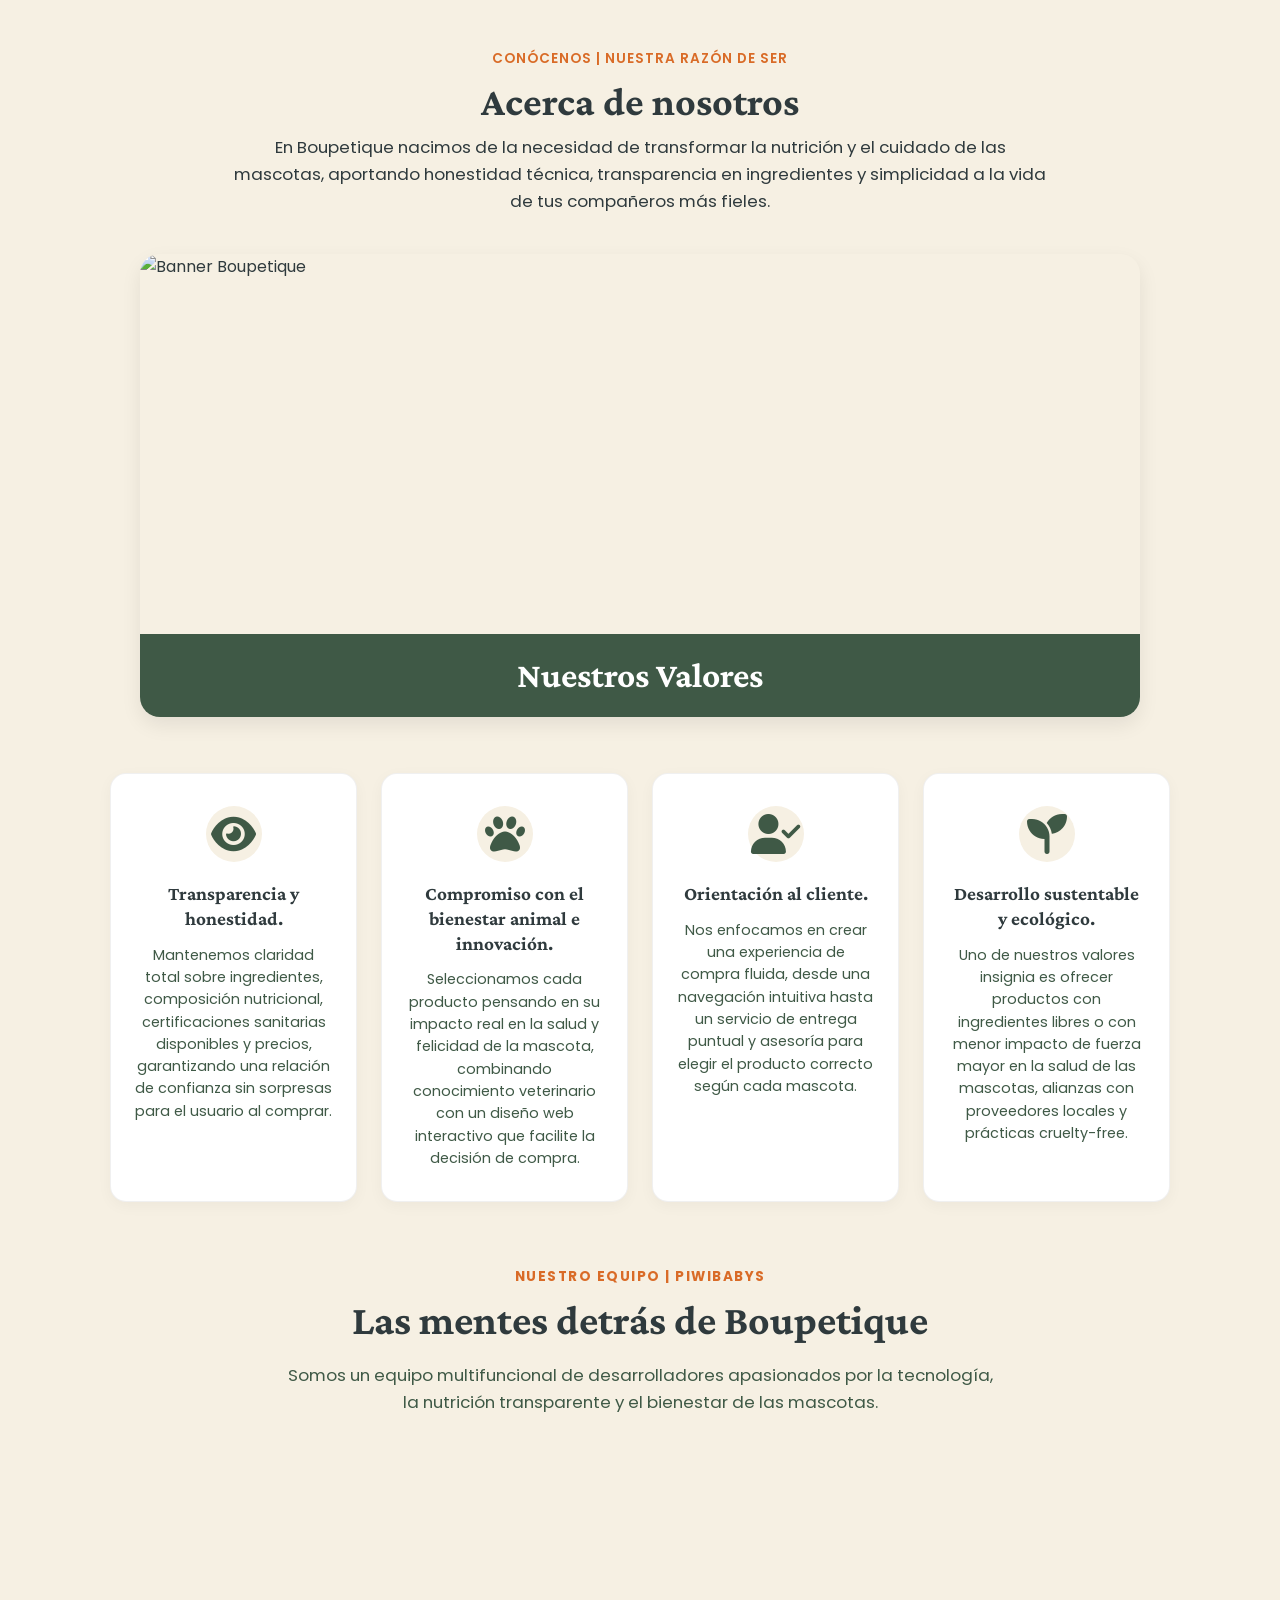
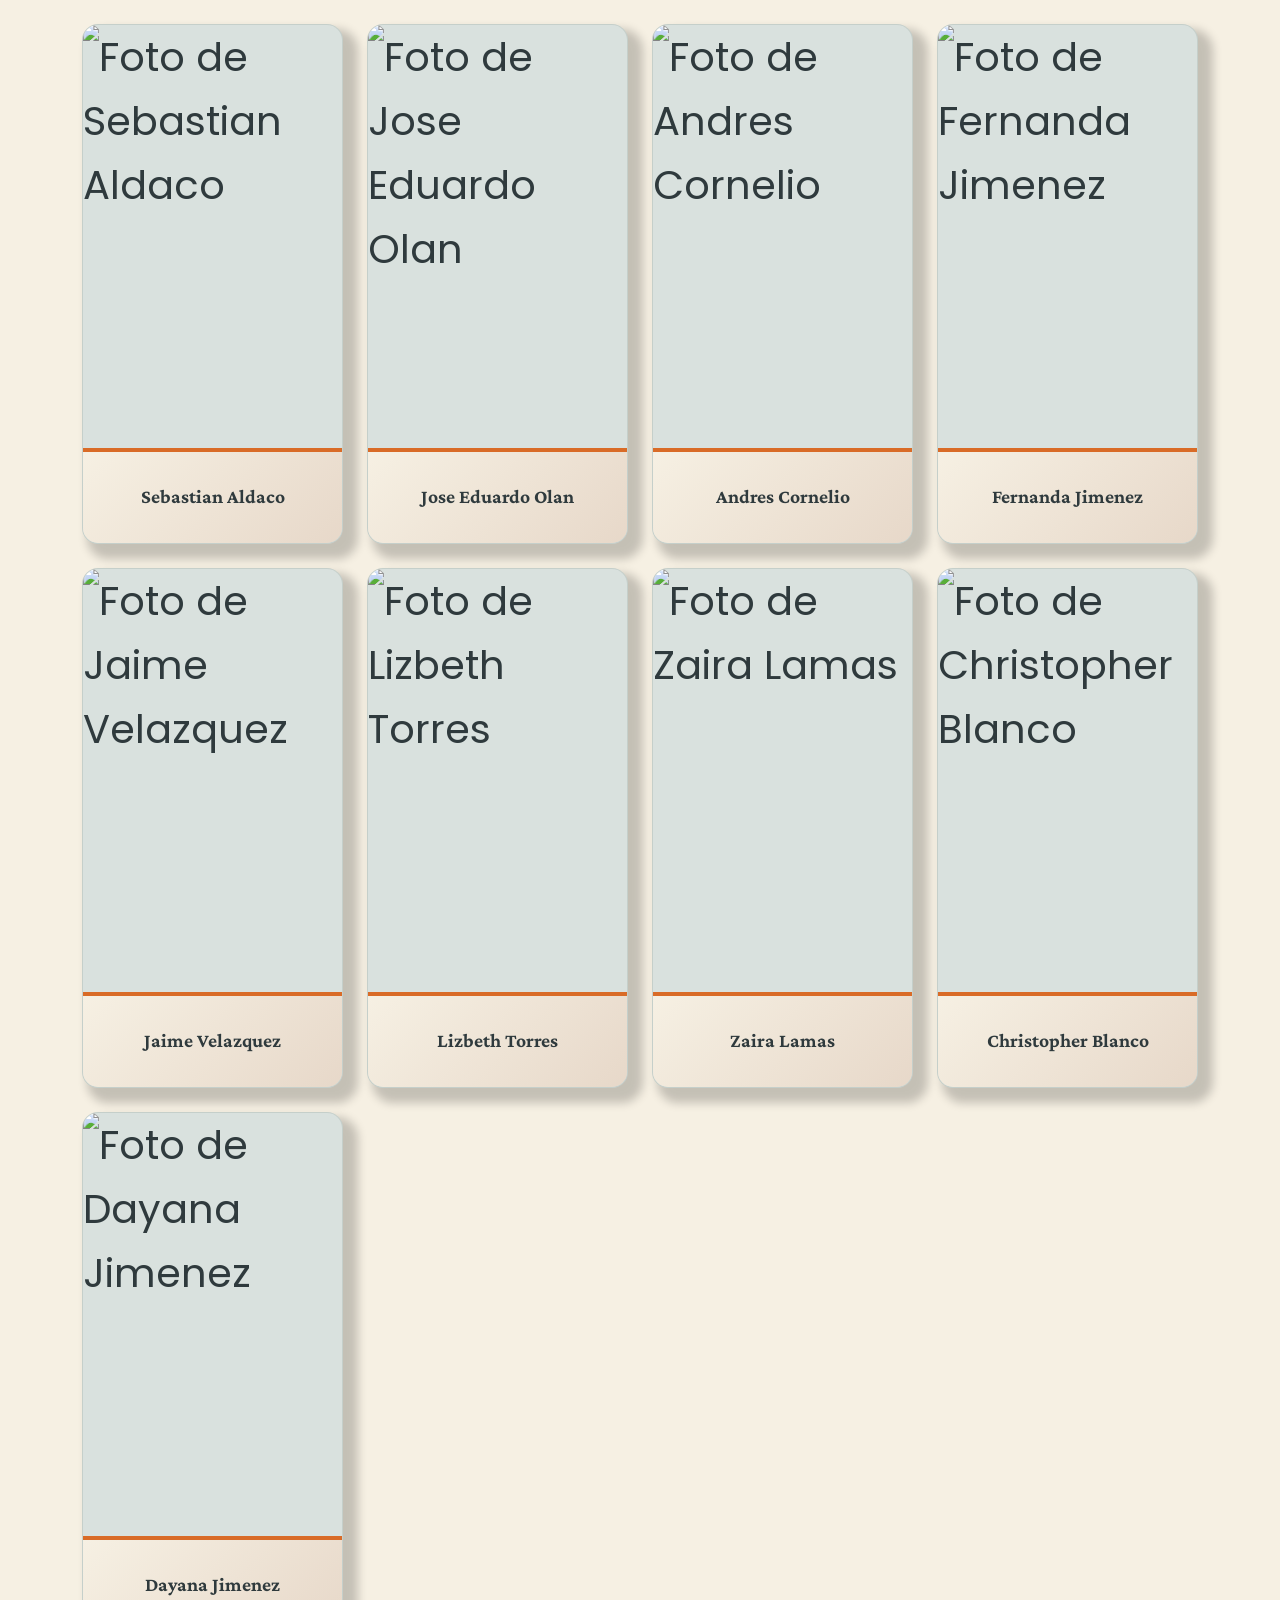
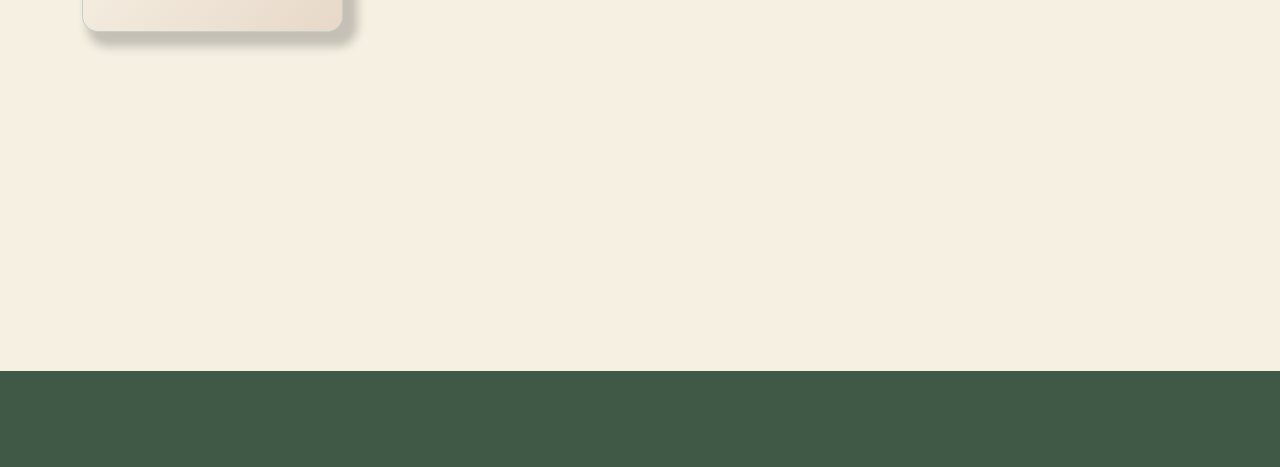
==== html/acerca.html @ 4725b351 "Merge branch 'main' into Olan" ====
<!DOCTYPE html>
<html lang="es">

<head>
    <meta charset="UTF-8">
    <meta name="viewport" content="width=device-width, initial-scale=1.0">
    <title>Boupetique</title>
    <link rel="icon" type="image/png" href="../assets/logo-img/pinguino.png">

    <!-- Iconos -->
    <link rel="stylesheet" href="https://cdnjs.cloudflare.com/ajax/libs/font-awesome/6.7.2/css/all.min.css"
        integrity="sha512-Evv84Mr4kqVGRNSgIGL/F/aIDqQb7xQ2vcrdIwxfjThSH8CSR7PBEakCr51Ck+w+/U6swU2Im1vVX0SVk9ABhg=="
        crossorigin="anonymous" referrerpolicy="no-referrer" />
    <!-- Conexión de BootStrap -->
    <link href="https://cdn.jsdelivr.net/npm/bootstrap@5.3.8/dist/css/bootstrap.min.css" rel="stylesheet"
        integrity="sha384-sRIl4kxILFvY47J16cr9ZwB07vP4J8+LH7qKQnuqkuIAvNWLzeN8tE5YBujZqJLB" crossorigin="anonymous">

    <!-- Conexión a CSS -->
    <link rel="stylesheet" href="../css/styles.css">


</head>

<body data-page="acerca">
    <header id="site-header" data-include="../partials/navbar.html"></header>

    <section class="sobre-nosotros">

        <!-- Encabezado superior -->
        <div class="contenedor-nosotros">
            <span class="subtitulo">CONÓCENOS | NUESTRA RAZÓN DE SER</span>
            <h1>Acerca de nosotros</h1>
            <p class="descripcion-principal">
                En Boupetique nacimos de la necesidad de transformar la nutrición y el cuidado de las mascotas,
                aportando honestidad técnica, transparencia en ingredientes y simplicidad a la vida de tus compañeros
                más fieles.
            </p>
        </div>

        <!-- Banner con Título de Valores -->
        <div class="banner-sn">
            <img src="../assets/Banner.jpg" alt="Banner Boupetique">
            <div class="titulo-valores">
                <h2>Nuestros Valores</h2>
            </div>
        </div>

        <!-- Tarjetas de Valores -->
        <div class="valores-grid">

            <!-- Valor 1 -->
            <div class="tarjeta-valor">
                <div class="icono-valor">
                    <i class="fa-solid fa-eye" style="color: rgb(172, 216, 202);"></i>
                </div>
                <h3>Transparencia y honestidad.</h3>
                <p>Mantenemos claridad total sobre ingredientes, composición nutricional, certificaciones sanitarias
                    disponibles y precios, garantizando una relación de confianza sin sorpresas para el usuario al
                    comprar.</p>
            </div>

            <!-- Valor 2 -->
            <div class="tarjeta-valor">
                <div class="icono-valor">
                    <i class="fa-solid fa-paw" style="color: rgb(172, 216, 202);"></i>
                </div>
                <h3>Compromiso con el bienestar animal e innovación.</h3>
                <p>Seleccionamos cada producto pensando en su impacto real en la salud y felicidad de la mascota,
                    combinando conocimiento veterinario con un diseño web interactivo que facilite la decisión de
                    compra.</p>
            </div>

            <!-- Valor 3 -->
            <div class="tarjeta-valor">
                <div class="icono-valor">
                    <i class="fa-solid fa-user-check" style="color: rgb(172, 216, 202);"></i>
                </div>
                <h3>Orientación al cliente.</h3>
                <p>Nos enfocamos en crear una experiencia de compra fluida, desde una navegación intuitiva hasta un
                    servicio de entrega puntual y asesoría para elegir el producto correcto según cada mascota.</p>
            </div>

            <!-- Valor 4 -->
            <div class="tarjeta-valor">
                <div class="icono-valor">
                    <i class="fa-solid fa-seedling" style="color: rgb(172, 216, 202);"></i>
                </div>
                <h3>Desarrollo sustentable y ecológico.</h3>
                <p>Uno de nuestros valores insignia es ofrecer productos con ingredientes libres o con menor impacto de
                    fuerza mayor en la salud de las mascotas, alianzas con proveedores locales y prácticas cruelty-free.
                </p>
            </div>

        </div>

    </section>

    <!--Equipo-->
    <div class="equipo-header">
        <span class="subtitulo">NUESTRO EQUIPO | PIWIBABYS</span>
        <h2>Las mentes detrás de Boupetique</h2>
        <p class="descripcion-equipo">
            Somos un equipo multifuncional de desarrolladores apasionados por la tecnología, la nutrición transparente y
            el bienestar de las mascotas.
        </p>
    </div>


    <!-- CARDS BY OLAN -->
<!--   
    <div class="team-version-heading">
     
        <span class="team-version-label">Diseño actual</span>
  
        <h3>Cards originales</h3>
    </div>

-->
    <section class="team-redesign" aria-label="Equipo de Boupetique">
    <div class="container my-4">
        <div class="row row-cols-1 row-cols-sm-2 row-cols-md-3 row-cols-lg-4 g-4 team-original-grid">
        

            <!-- SEBAS -->
<!--            <div class="col">
                <div class="card h-100 shadow-sm">
                    <img src="../assets/about/SEBAS.jpeg" class="card-img-top" alt="Foto de Sebastian Aldaco">
                    <div class="card-body">
                        <h5 class="card-title">Sebastian Aldaco</h5>
                        <p class="card-text">Entusiasta de la tecnología y el desarrollo de aplicaciones.
                            Actualmente soy un Desarrollador Java Full-Stack en Boupetique.🐈✨</p>
                    </div>
                    <div class="card-footer bg-transparent border-0">
                    </div>
                </div>
            </div>
-->
            <!-- OLAN -->

<!--
            <div class="col">
                <div class="card h-100 shadow-sm">
                    <img src="../assets/about/Eduardo.png" class="card-img-top" alt="Foto de Jose Eduardo Olan">
                    <div class="card-body">
                        <h5 class="card-title">Jose Eduardo Olan</h5>
                        <p class="card-text">Ingeniero Geólogo apasionado de geología del petróleo, rocas sedimentarias
                            y programación. Actualmente soy Desarrollador Java Full-Stack en Boupetique.🌎✍️💻🪨</p>
                    </div>
                    <div class="card-footer bg-transparent border-0">
                    </div>
                </div>
            </div>
-->
            <!-- ANDRES -->
<!--
            <div class="col">
                <div class="card h-100 shadow-sm">
                    <img src="../assets/about/Andres.jpeg" class="card-img-top" alt="Foto de Andres Cornelio">
                    <div class="card-body">
                        <h5 class="card-title">Andres Cornelio</h5>
                        <p class="card-text">Desarrollador Full Stack apasionado por la tecnología y un cariño profundo
                            por la naturaleza y los animales. Actualmente soy Desarrollador Java Full-tack en
                            Boupetique.🌿🐇</p>
                    </div>
                    <div class="card-footer bg-transparent border-0">
                    </div>
                </div>
            </div>
-->
            <!-- FER -->
<!--
            <div class="col">
                <div class="card h-100 shadow-sm">
                    <img src="../assets/about/FER.jpeg" class="card-img-top" alt="Foto de Fernanda Jimenez">
                    <div class="card-body">
                        <h5 class="card-title">Fernanda Jimenez</h5>
                        <p class="card-text">Amante de la fotografía y el diseño, apasionada por la tecnología. He
                            trabajado en distintas áreas de TI, actualmente soy Desarrolladora Java Full-Stack en
                            Boupetique. 📸🎨</p>
                    </div>
                    <div class="card-footer bg-transparent border-0">
                    </div>
                </div>
            </div>
-->
            <!-- JAIME -->
<!--
            <div class="col">
                <div class="card h-100 shadow-sm">
                    <img src="../assets/about/Jaime.jpg" class="card-img-top" alt="Foto de Jaime Velazquez">
                    <div class="card-body">
                        <h5 class="card-title">Jaime Velazquez</h5>
                        <p class="card-text">Amante de la naturaleza y apasionado por la tecnología. He trabajado en
                            desarrollo frontend, backend y analítica de datos. Actualmente soy Desarrollador Java
                            Full-Stack en Boupetique.🐕‍🦺💻 </p>
                    </div>
                    <div class="card-footer bg-transparent border-0">
                    </div>
                </div>
            </div>
-->
            <!-- LIZ -->
<!--
            <div class="col">
                <div class="card h-100 shadow-sm">
                    <img src="../assets/about/LIZ.jpeg" class="card-img-top" alt="Foto de Lizbeth Torres">
                    <div class="card-body">
                        <h5 class="card-title">Lizbeth Torres</h5>
                        <p class="card-text">Amante de los animales y las plantas.Actualmente soy Desarrolladora Java
                            Full-Stack en Boupetique.🌿💻"</p>
                    </div>
                    <div class="card-footer bg-transparent border-0">
                    </div>
                </div>
            </div>
-->
            <!-- ZAIRA -->
<!--
            <div class="col">
                <div class="card h-100 shadow-sm">
                    <img src="../assets/about/Zaira.jpeg" class="card-img-top" alt="Foto de Zaira Lamas">
                    <div class="card-body">
                        <h5 class="card-title">Zaira Lamas</h5>
                        <p class="card-text">Me apasionan los proyectos que combinan tecnología, creatividad y
                            necesidades reales. Como dueña de un perrito 🐕‍🦺 considero una experiencia personal a
                            crear una tienda online enfocada en productos de calidad para mascotas.Actualmente soy
                            desarrolladora java full-stack en Boupetique.</p>
                    </div>
                    <div class="card-footer bg-transparent border-0">
                    </div>
                </div>
            </div>
-->
            <!-- CRIS -->
<!--
            <div class="col">
                <div class="card h-100 shadow-sm">
                    <img src="../assets/about/Cris.jpg" class="card-img-top" alt="Foto de Cristopher Blanco">
                    <div class="card-body">
                        <h5 class="card-title">Christopher Blanco</h5>
                        <p class="card-text">Me considero una persona hambrienta por aprender, que le gusta estar al día
                            con la tecnología y crear soluciones óptimas.
                            Actualmente soy desarrollador java full-stack en Boupetique.⚡</p>
                    </div>
                    <div class="card-footer bg-transparent border-0">
                    </div>
                </div>
            </div>
-->
            <!-- DAYA -->

<!--
            <div class="col">
                <div class="card h-100 shadow-sm">
                    <img src="../assets/about/Daya.jpg" class="card-img-top" alt="Foto de Dayana Jimenez" title="Dayana">
                    <div class="card-body">
                        <h5 class="card-title">Dayana Jimenez</h5>
                        <p class="card-text">Me considero una persona que disfruta cuidar a los perritos, los considera
                            parte de su familia y encuentra alegría y tranquilidad en su compañía por eso actualmente
                            soy Desarrolladora full-stack Java en Boupetique.🐕‍🦺✨</p>
                    </div>
                    <div class="card-footer bg-transparent border-0">
                    </div>
                </div>
            </div>
-->
        </div>
    </div>

    <!-- Duplicado para comparar las dos propuestas de cards -->
   <!-- 
    <section class="team-redesign" aria-labelledby="team-redesign-title">
        <div class="team-version-heading">
            <span class="team-version-label">V2</span>
            <h3 id="team-redesign-title">Testing testing testing </h3>
        -->
        </div>

        <div class="container my-4">
            <div class="row row-cols-1 row-cols-sm-2 row-cols-md-3 row-cols-lg-4 g-4 team-flip-grid">
                <div class="col">
                    <article class="team-flip-card flipux" tabindex="0" aria-label="Sebastian Aldaco. Voltea la card para leer su descripción.">
                        <div class="team-flip-inner contentux">
                            <div class="team-card-face team-card-front frontui">
                                <img src="../assets/about/SEBAS.jpeg" alt="Foto de Sebastian Aldaco">
                                <h4>Sebastian Aldaco</h4>
                            </div>
                            <div class="team-card-face team-card-back backui">
                                <h4>Sebastian Aldaco</h4>
                                <p>Entusiasta de la tecnología y el desarrollo de aplicaciones. Actualmente soy un Desarrollador Java Full-Stack en Boupetique.🐈✨</p>
                            </div>
                        </div>
                    </article>
                </div>

                <div class="col">
                    <article class="team-flip-card flipux" tabindex="0" aria-label="Jose Eduardo Olan. Voltea la card para leer su descripción.">
                        <div class="team-flip-inner contentux">
                            <div class="team-card-face team-card-front frontui">
                                <img src="../assets/about/Eduardo.png" alt="Foto de Jose Eduardo Olan">
                                <h4>Jose Eduardo Olan</h4>
                            </div>
                            <div class="team-card-face team-card-back backui">
                                <h4>Jose Eduardo Olan</h4>
                                <p>Ingeniero Geólogo apasionado de geología del petróleo, rocas sedimentarias y programación. Actualmente soy Desarrollador Java Full-Stack en Boupetique.🌎✍️💻🪨</p>
                            </div>
                        </div>
                    </article>
                </div>

                <div class="col">
                    <article class="team-flip-card flipux" tabindex="0" aria-label="Andres Cornelio. Voltea la card para leer su descripción.">
                        <div class="team-flip-inner contentux">
                            <div class="team-card-face team-card-front frontui">
                                <img src="../assets/about/Andres.jpeg" alt="Foto de Andres Cornelio">
                                <h4>Andres Cornelio</h4>
                            </div>
                            <div class="team-card-face team-card-back backui">
                                <h4>Andres Cornelio</h4>
                                <p>Desarrollador Full Stack apasionado por la tecnología y con un cariño profundo por la naturaleza y los animales. Actualmente soy Desarrollador Java Full-Stack en Boupetique.🌿🐇</p>
                            </div>
                        </div>
                    </article>
                </div>

                <div class="col">
                    <article class="team-flip-card flipux" tabindex="0" aria-label="Fernanda Jimenez. Voltea la card para leer su descripción.">
                        <div class="team-flip-inner contentux">
                            <div class="team-card-face team-card-front frontui">
                                <img src="../assets/about/FER.jpeg" alt="Foto de Fernanda Jimenez">
                                <h4>Fernanda Jimenez</h4>
                            </div>
                            <div class="team-card-face team-card-back backui">
                                <h4>Fernanda Jimenez</h4>
                                <p>Amante de la fotografía y el diseño, apasionada por la tecnología. He trabajado en distintas áreas de TI; actualmente soy Desarrolladora Java Full-Stack en Boupetique. 📸🎨</p>
                            </div>
                        </div>
                    </article>
                </div>

                <div class="col">
                    <article class="team-flip-card flipux" tabindex="0" aria-label="Jaime Velazquez. Voltea la card para leer su descripción.">
                        <div class="team-flip-inner contentux">
                            <div class="team-card-face team-card-front frontui">
                                <img src="../assets/about/Jaime.jpg" alt="Foto de Jaime Velazquez">
                                <h4>Jaime Velazquez</h4>
                            </div>
                            <div class="team-card-face team-card-back backui">
                                <h4>Jaime Velazquez</h4>
                                <p>Amante de la naturaleza y apasionado por la tecnología. He trabajado en desarrollo frontend, backend y analítica de datos. Actualmente soy Desarrollador Java Full-Stack en Boupetique.🐕‍🦺💻</p>
                            </div>
                        </div>
                    </article>
                </div>

                <!-- Últimos cuatro integrantes: variante UX -->
                <div class="col">
                    <article class="team-flip-card flipux" tabindex="0" aria-label="Lizbeth Torres. Voltea la card para leer su descripción.">
                        <div class="team-flip-inner contentux">
                            <div class="team-card-face team-card-front frontux">
                                <img src="../assets/about/LIZ.jpeg" alt="Foto de Lizbeth Torres">
                                <h4>Lizbeth Torres</h4>
                            </div>
                            <div class="team-card-face team-card-back backux">
                                <h4>Lizbeth Torres</h4>
                                <p>Amante de los animales y las plantas. Actualmente soy Desarrolladora Java Full-Stack en Boupetique.🌿💻</p>
                            </div>
                        </div>
                    </article>
                </div>

                <div class="col">
                    <article class="team-flip-card flipux" tabindex="0" aria-label="Zaira Lamas. Voltea la card para leer su descripción.">
                        <div class="team-flip-inner contentux">
                            <div class="team-card-face team-card-front frontux">
                                <img src="../assets/about/Zaira.jpeg" alt="Foto de Zaira Lamas">
                                <h4>Zaira Lamas</h4>
                            </div>
                            <div class="team-card-face team-card-back backux">
                                <h4>Zaira Lamas</h4>
                                <p>Me apasionan los proyectos que combinan tecnología, creatividad y necesidades reales. Como dueña de un perrito, considero una experiencia personal crear una tienda de productos de calidad para mascotas. Soy desarrolladora Java Full-Stack en Boupetique.</p>
                            </div>
                        </div>
                    </article>
                </div>

                <div class="col">
                    <article class="team-flip-card flipux" tabindex="0" aria-label="Christopher Blanco. Voltea la card para leer su descripción.">
                        <div class="team-flip-inner contentux">
                            <div class="team-card-face team-card-front frontux">
                                <img src="../assets/about/Cris.jpg" alt="Foto de Christopher Blanco">
                                <h4>Christopher Blanco</h4>
                            </div>
                            <div class="team-card-face team-card-back backux">
                                <h4>Christopher Blanco</h4>
                                <p>Me considero una persona hambrienta por aprender, a quien le gusta estar al día con la tecnología y crear soluciones óptimas. Actualmente soy desarrollador Java Full-Stack en Boupetique.⚡</p>
                            </div>
                        </div>
                    </article>
                </div>

                <div class="col">
                    <article class="team-flip-card flipux" tabindex="0" aria-label="Dayana Jimenez. Voltea la card para leer su descripción.">
                        <div class="team-flip-inner contentux">
                            <div class="team-card-face team-card-front frontux">
                                <img src="../assets/about/Daya.jpg" alt="Foto de Dayana Jimenez">
                                <h4>Dayana Jimenez</h4>
                            </div>
                            <div class="team-card-face team-card-back backux">
                                <h4>Dayana Jimenez</h4>
                                <p>Disfruto cuidar a los perritos, los considero parte de mi familia y encuentro alegría y tranquilidad en su compañía. Actualmente soy Desarrolladora Java Full-Stack en Boupetique.🐕‍🦺✨</p>
                            </div>
                        </div>
                    </article>
                </div>



            </div>
     <!--   </div>
    </section>
-->
    </section>
    <!-- FIN CARDS -->

    <footer id="site-footer" class="text-light py-5" data-include="../partials/footer.html"></footer>

    <!-- Script de Javascript -->
    <script src="../js/app.js"></script>
    <!-- Script de BootStrap -->
    <script src="https://cdn.jsdelivr.net/npm/bootstrap@5.3.8/dist/js/bootstrap.bundle.min.js"
        integrity="sha384-FKyoEForCGlyvwx9Hj09JcYn3nv7wiPVlz7YYwJrWVcXK/BmnVDxM+D2scQbITxI"
        crossorigin="anonymous"></script>

</body>

</html>
---- css/styles.css ----
@import url("https://fonts.googleapis.com/css2?family=Crimson+Pro:ital,wght@0,200..900;1,200..900&display=swap");
@import url("https://fonts.googleapis.com/css2?family=Poppins:wght@400;500;600;700&display=swap");

:root {
  /* PALETA DE COLORES BOUPETIQUE */
  --boupetique-olive: #3F5946;
  --boupetique-olive-clear: #5E7C64;
  --boupetique-gris: #34483D;
  --boupetique-gris-ceniza: #A8B5A0;
  --boupetique-chocolat: #D96B27;
  --boupetique-crema-almendras: #E7D8C9;
  --boupetique-cremita: #F6F0E3;
  --boupetique-negro-azabache: #2F3A3D;
  --boupetique-gris-alabastro: #D9E1DE;
  --boupetique-texto-sobre-fondo:#FFFFFF;
  --boupetique-marron:#6F4E37;
  --boupetique-marron-oscuro:#4A3626;

  /* TIPOGRAFIAS */
  --font-titulo: "Crimson Pro", Georgia, serif;
  --font-cuerpo: "Poppins", system-ui, -apple-system, sans-serif;
}

body {
  margin: 0;
  min-height: 100vh;
  min-height: 100dvh;
  display: flex;
  flex-direction: column;
  font-family: var(--font-cuerpo);
  font-size: 1rem;
  line-height: 1.6;
  color: var(--boupetique-negro-azabache);
  background-color: var(--boupetique-cremita);
  cursor: url('../assets/logo-img/pinguino.png') 0 0, auto;
  
}

body > * {
  flex-shrink: 0;
}
  /* Controla footer */

#site-footer{ 
  
  margin-top: 19%;
}

#site-header {
  /* Aplica el dibujo a navbar */
  cursor: url('../assets/logo-img/pinguino.png') 0 0, auto;
  position: sticky;
  top: 0;
  z-index: 600;
}

a{
  /* Aplica el dibujo a navbar */
  cursor: url('../assets/logo-img/pinguino.png') 0 0, auto;
}


/* Regla global para todos los títulos */
h1,
h2,
h3,
h4,
h5,
h6 {
  font-family: var(--font-titulo);
  font-weight: 700;
  color: var(--boupetique-negro-azabache);
  margin-top: 0;
}

/*NAVBAR*/
/* Estilo para el contenedor del monograma */
.logo-badge {
  font-family: var(--font-titulo);
  letter-spacing: -1px;
  background: linear-gradient(135deg, #34483D 0%, #5E7C64 100%);
  transition: transform 0.5s ease-in-out;
}

.mobile-brand-logo {
  width: 38px;
  height: 38px;
  object-fit: cover;
  box-shadow: 0 3px 9px rgba(47, 58, 61, 0.24);
  transition: transform 0.25s ease;
}

.navbar-brand:hover .mobile-brand-logo {
  transform: scale(1.06);
}

/* Efecto hover interactivo al pasar el mouse */
.navbar-brand:hover .logo-badge {
  transform: scale(1.2);
}

/* Forzamos el color de la barra de navegación */
#nav.navbar {
  background-color: var(--boupetique-olive) !important;
}
/*links del navbar*/
.nav-link {
    color: #FFFFFF !important;
}

.nav-link:hover {
    color: #E8C98A !important;
}

.nav-link.active {
    color: #F2C14E !important;
    font-weight: bold;
}
/* Estilo del footer */
footer {
  background-color:  var(--boupetique-olive);
  /* Aplica el dibujo a footer */
  cursor: url('../assets/logo-img/pinguino.png') 0 0, auto;
}

footer h5 {
  color:  var(--boupetique-texto-sobre-fondo) ;
}

.contact-info-card {
  margin-bottom: 1.25rem;
}

.map-contact {
  margin-top: 2rem;
}

.contact-details-list li {
  font-size: 0.98rem;
  line-height: 1.7;
  color: var(--boupetique-gris);
}

/* Social media icons under contact section */
.contact-social-card {
  display: flex;
  flex-direction: column;
  align-items: flex-start;
  text-align: left;
  background: #fff;
  padding: 1.5rem 1.5rem 1.25rem;
  border-radius: 1.5rem;
  box-shadow: 0 0.5rem 1.5rem rgba(52, 72, 61, 0.08);
  border: 1px solid rgba(52, 72, 61, 0.08);
}

.social-title {
  color: var(--boupetique-gris);
  font-size: 1.15rem;
  margin-bottom: 0.9rem;
}

.social-links {
  width: 100%;
}

.social-link {
  display: inline-flex;
  align-items: center;
  justify-content: center;
  width: 42px;
  height: 42px;
  border-radius: 0.75rem;
  background: transparent;
  transition: transform 0.2s ease, opacity 0.2s ease;
  opacity: 1;
}

.social-link:hover {
  transform: translateY(-1px);
  opacity: 0.85;
}

.social-icon {
  width: 40px;
  height: 40px;
  object-fit: contain;
  display: block;
  filter: drop-shadow(0 2px 4px rgba(52, 72, 61, 0.12));
}

/*para los iconos*/
.fa-solid
{
   color: var(--boupetique-olive)!important;
}

/* Estilo del botón buscar */
.btn-mi-color {
  color: var(--boupetique-texto-sobre-fondo);
  background-color: var(--boupetique-marron);
  border-color: var(--boupetique-marron);
  cursor: url('../assets/logo-img/pinguino.png') 0 0, auto;
}

.btn-mi-color:hover {
  color: var(--boupetique-texto-sobre-fondo);
  background-color: var(--boupetique-marron-oscuro);
  border-color: var(--boupetique-marron-oscuro);
  cursor: url('../assets/logo-img/pinguino.png') 0 0, auto;
}

/* SECCION SOBRE NOSOTROS */
.sobre-nosotros {
  display: flex;
  flex-direction: column;
  align-items: center;
  width: 100%;
  max-width: 1100px;
  margin: 0 auto;
  padding: 3rem 1.25rem;
  box-sizing: border-box;
}

.contenedor-nosotros {
  max-width: 820px;
  margin: 0 auto 2.5rem auto;
  text-align: center;
}

.subtitulo {
  color: var(--boupetique-chocolat);
  font-family: var(--font-cuerpo);
  font-weight: 600;
  font-size: 0.85rem;
  letter-spacing: 1px;
  margin-bottom: 0.5rem;
  display: block;
}

.descripcion-principal {
  font-family: var(--font-cuerpo);
  font-size: 1.05rem;
  font-weight: 400;
  line-height: 1.6;
  color: var(--boupetique-negro-azabache);
  text-align: center;
  margin: 0 auto;
}

/* BANNER */
.banner-sn {
  width: 100%;
  max-width: 1000px;
  margin: 0 auto 2.5rem auto;
  border-radius: 20px;
  overflow: hidden;
  box-shadow: 0 8px 20px rgba(0, 0, 0, 0.08);
  display: flex;
  flex-direction: column;
}

.banner-sn img {
  width: 100%;
  height: 260px;
  object-fit: cover;
  display: block;
}

.titulo-valores {
 background-color: var(--boupetique-olive);
  padding: 1.25rem 1.5rem;
  text-align: center;
}

.titulo-valores h2 {
  color: #ffffff;
  font-family: var(--font-titulo);
  font-size: 1.6rem;
  font-weight: 700;
  margin: 0;
}

/* Responsive Banner */
@media (min-width: 768px) {
  .banner-sn img {
    height: 350px;
  }

  .titulo-valores h2 {
    font-size: 2rem;
  }
}

@media (min-width: 1024px) {
  .banner-sn img {
    height: 380px;
  }

  .titulo-valores h2 {
    font-size: 2.2rem;
  }
}

/* TARJETAS DE VALORES */
.valores-grid {
  display: grid;
  grid-template-columns: 1fr;
  gap: 1.5rem;
  width: 100%;
  max-width: 1100px;
  margin: 1rem auto;
  padding: 0;
  box-sizing: border-box;
}

.tarjeta-valor {
  background-color: #ffffff;
  border-radius: 16px;
  padding: 2rem 1.5rem;
  text-align: center;
  border: 1px solid rgba(0, 0, 0, 0.06);
  box-shadow: 0 4px 15px rgba(0, 0, 0, 0.04);
  transition: transform 0.3s ease, box-shadow 0.3s ease;
  display: flex;
  flex-direction: column;
  justify-content: flex-start;
}

.tarjeta-valor:hover {
  transform: translateY(-5px);
  box-shadow: 0 8px 22px rgba(0, 0, 0, 0.08);
}

.icono-valor {
  width: 56px;
  height: 56px;
  border-radius: 50%;
  background-color: var(--boupetique-cremita);
  display: flex;
  align-items: center;
  justify-content: center;
  margin: 0 auto 1.25rem auto;
  flex-shrink: 0;
}


.icono-valor i {
  font-size: 40px;
}

.tarjeta-valor h3 {
  font-family: var(--font-titulo);
  font-size: 1.2rem;
  font-weight: 700;
  color: var(--boupetique-negro-azabache);
  margin: 0 0 0.75rem 0;
  line-height: 1.3;
}

.tarjeta-valor p {
  font-family: var(--font-cuerpo);
  font-size: 0.9rem;
  font-weight: 400;
  line-height: 1.55;
  color: var(--boupetique-olive);
  margin: 0;
}

/* Grilla adaptable de valores */
@media (min-width: 640px) {
  .valores-grid {
    grid-template-columns: repeat(2, 1fr);
  }
}

@media (min-width: 1024px) {
  .valores-grid {
    grid-template-columns: repeat(4, 1fr);
  }
}

/* TITULAR DEL EQUIPO */
.equipo-header {
  text-align: center;
  max-width: 750px;
  margin: 0 auto 3rem auto;
  padding: 0 1rem;
}

/* Subtítulo */
.equipo-header .subtitulo {
  color: var(--boupetique-chocolat);
  font-family: var(--font-cuerpo);
  font-size: 0.85rem;
  font-weight: 700;
  letter-spacing: 1.5px;
  text-transform: uppercase;
  display: block;
  margin-bottom: 0.5rem;
}

/* Título principal del equipo */
.equipo-header h2 {
  font-family: var(--font-titulo);
  font-size: 2.2rem;
  font-weight: 700;
  color: var(--boupetique-negro-azabache);
  margin-bottom: 1rem;
}

/* Párrafo descriptivo */
.descripcion-equipo {
  font-family: var(--font-cuerpo);
  font-size: 1.05rem;
  line-height: 1.6;
  color: var(--boupetique-olive);
  margin: 0 auto;
}


@media (min-width: 768px) {
  .equipo-header h2 {
    font-size: 2.6rem;
  }
}


/* CARDS*/
.card {
  width: 100%;
  border-radius: 12px;
  border: 1px solid rgba(0, 0, 0, 0.08);
  overflow: hidden;
}

.card-img-top {
  height: 220px;
  width: 100%;
  object-fit: cover;
}

.card-body {
  display: flex;
  flex-direction: column;
  text-align: center;
}

.contactanos {
  margin-bottom: 2rem;
}

.footer-l-p {
  font-size: 14px;
}

/*<-------------- Formulario ------------>/
/**Zaira*/
.form {
  background-color: #FFFFFF;
  padding: 40px;
  border-radius: 24px;
  box-shadow: 0 8px 25px rgba(48, 58, 60, 0.10);
}

.form-label {
  color: var(--boupetique-negro-azabache);
  font-weight: 600;
}

.form-control {
  background-color: var(--boupetique-cremita);
  border: 1px solid transparent;
  border-radius: 10px;
  padding: 14px;
  color: var(--boupetique-negro-azabache);
}

.form-control:focus {
  background-color: #FFFFFF;
  border-color: var(--boupetique-olive);
  box-shadow: none;
}

.form-control::placeholder {
  color: var(--boupetique-gris-ceniza);
}

/*botón*/
.btn-primary {
  background-color: var(--boupetique-chocolat);
  border-color: var(--boupetique-chocolat);
  border-radius: 30px;
  padding: 12px;
  font-weight: 600;
}

.btn-primary:hover {
  background-color: var(--boupetique-gris-ceniza);
  border-color: var(--boupetique-gris);
}

/*canales*/
.contact-info-card {
  background-color: var(--boupetique-crema-almendras);
  border: none;
  border-radius: 24px !important;
  text-align: center;
}

.contact-details-list {
  color: var(--boupetique-gris) !important;
}

.contact-details-list strong {
  color: var(--boupetique-olive);
}

/*Redes sociales*/
.contact-social-card {
  background-color: #FFFFFF;
  border-radius: 20px;
  margin-top: 20px;
  padding: 25px;
  box-shadow: 0 5px 20px rgba(47, 58, 61, 0.08);
}

.social-title {
  color: var(--boupetique-negro-azabache);
}

.social-icon {
  width: 35px;
  height: 35px;
  transition: transform 0.2s ease;
}

.social-icon:hover {
  transform: translateY(-3px);
}

/*Mapa*/
.map-contact {
  background-color: #FFFFFF !important;
  border-radius: 20px;
  box-shadow: 0 5px 20px rgba(47, 58, 61, 0.08);
}

.map-contact .bg-light {
  background-color: var(--boupetique-cremita) !important;
  color: var(--boupetique-gris-ceniza) !important;
}

/*Olan*/
/*Formulario de registro de usuario titulo y titulo de fehca de nacimiento */

.titleR { 
font-weight: 600;
  letter-spacing: -1px;
  position: relative;
  display: flex;

  
font-size: 28px

}


.titleF {
  font-size: 1.2rem;          /* tamaño de letra */
  font-weight: bold;        /* en negritas */
  color: #333;              /* color */
}
=======

/* COMPARATIVA DE CARDS DEL EQUIPO */
.team-version-heading {
  max-width: 720px;
  margin: 0 auto 1.5rem;
  padding: 0 1rem;
  text-align: center;
}

.team-version-heading h3 {
  margin: 0.2rem 0 0.35rem;
  font-size: clamp(1.55rem, 3vw, 2rem);
}

.team-version-heading p {
  margin: 0;
  color: var(--boupetique-olive);
  font-size: 0.95rem;
}

.team-version-label {
  display: inline-block;
  color: var(--boupetique-chocolat);
  font-size: 0.76rem;
  font-weight: 700;
  letter-spacing: 0.12em;
  text-transform: uppercase;
}

.team-original-grid .col,
.team-flip-grid .col {
  display: flex;
}

.team-original-grid .card,
.team-flip-card {
  min-height: 520px;
}

.team-redesign {
  margin-top: 5rem;
  padding: 3.5rem 0 4.5rem;
  /* background: linear-gradient(180deg, rgba(217, 225, 222, 0.32), rgba(246, 240, 227, 0));*/
}

.team-flip-card {
  width: 100%;
  height: 520px;
  position: relative;
  border-radius: 16px;
  perspective: 1100px;
  outline: none;
  cursor: url('../assets/logo-img/pinguino.png') 0 0, pointer;
}

.team-flip-card:focus-visible {
  outline: 3px solid var(--boupetique-chocolat);
  outline-offset: 5px;
}

.team-flip-inner {
  width: 100%;
  height: 100%;
  position: relative;
  border-radius: inherit;
  transform-style: preserve-3d;
  transition: transform 0.8s cubic-bezier(0.2, 0.7, 0.2, 1);
}
/*
.containerui:hover .team-flip-inner,
.containerui:focus .team-flip-inner {
  transform: rotateX(180deg);
}
*/
.flipux:hover .team-flip-inner,
.flipux:focus .team-flip-inner {
  
  transform: rotateY(180deg);
}

.team-card-face {
  position: absolute;
  inset: 0;
  display: flex;
  flex-direction: column;
  overflow: hidden;
  border: 1px solid rgba(52, 72, 61, 0.12);
  border-radius: inherit;
  box-shadow: 0 8px 24px rgba(52, 72, 61, 0.14);
  backface-visibility: hidden;
  -webkit-backface-visibility: hidden;

}

.team-card-front {
  background-color: #ffffff;
}

.team-card-front img {
  width: 100%;
  height: calc(100% - 95px);
  object-fit: cover;
  object-position: center 28%;
  display: block;
}

.team-card-front h4 {
  min-height: 95px;
  margin: 0;
  padding: 1rem;
  display: flex;
  align-items: center;
  justify-content: center;
  text-align: center;
  font-size: 1.22rem;
  line-height: 1.25;

}

.team-card-back {
  padding: 2rem 1.65rem;
  align-items: center;
  justify-content: center;
  text-align: center;
}

.team-card-back h4 {
  margin-bottom: 1rem;
  font-size: 1.45rem;
}

.team-card-back p {
  margin: 0;
  font-size: 0.92rem;
  line-height: 1.7;
}

/* Variante UI: oliva profundo + crema, con giro vertical. */
.containerui .team-card-front h4 {
  color: var(--boupetique-texto-sobre-fondo);
  background: linear-gradient(135deg, var(--boupetique-olive), var(--boupetique-olive-clear));
}

.containerui .team-card-back {
  color: var(--boupetique-texto-sobre-fondo);
  background:
    radial-gradient(circle at 82% 14%, rgba(217, 107, 39, 0.22), transparent 28%),
    linear-gradient(145deg, var(--boupetique-gris), var(--boupetique-olive));
  
}

.containerui .team-card-back h4,
.containerui .team-card-back p {
  color: var(--boupetique-texto-sobre-fondo);
}

/* Variante UX: alabastro + marrón cálido, con giro horizontal. */
.flipux .team-card-front {
  background-color: var(--boupetique-gris-alabastro);
  font-size: 40px;
  box-shadow: 10px 10px 10px 5px rgba(0, 0, 0, 0.2);
}

.flipux .team-card-front h4 {
  color: var(--boupetique-negro-azabache);
  background: linear-gradient(135deg, var(--boupetique-cremita), var(--boupetique-crema-almendras));
  border-top: 4px solid var(--boupetique-chocolat);
}

.flipux .team-card-back {
  color: var(--boupetique-texto-sobre-fondo);
  background:
    radial-gradient(circle at 82% 14%, rgba(217, 107, 39, 0.22), transparent 28%),
    linear-gradient(145deg, var(--boupetique-gris), var(--boupetique-olive));
  transform: rotateY(180deg);
}

.flipux .team-card-face {
  transform-style: preserve-3d;
}

.flipux .team-card-front h4,
.flipux .team-card-back h4,
.flipux .team-card-back p {
  transform: translateZ(38px);
}

.flipux .team-card-back h4,
.flipux .team-card-back p {
  color: var(--boupetique-texto-sobre-fondo);
}

@media (max-width: 575.98px) {
  .team-version-heading {
    margin-bottom: 1rem;
  }

  .team-redesign {
    margin-top: 3.5rem;
    padding-top: 2.75rem;
  }

  .team-original-grid .card,
  .team-flip-card {
    min-height: 420px;
  }

  .team-flip-card {
    height: 420px;
  }
}

@media (min-width: 768px) and (max-width: 991.98px) {
  .team-original-grid .card,
  .team-flip-card {
    min-height: 560px;
  }

  .team-flip-card {
    height: 560px;
  }
}

@media (prefers-reduced-motion: reduce) {
  .team-flip-inner,
  .mobile-brand-logo {
    transition-duration: 0.90ms;
  }
}
/*formulario de prductos*/
.form-products{
 background-color: var(--boupetique-olive);
  padding: 1.25rem 1.5rem;
  text-align: center;
  color: #FFFFFF;
}

.techo-banner {
    width: 100%;
    height: 110px;
    background-image: url('../assets/techo.png');
    background-repeat: repeat-x;
    background-size: auto 300%;
    background-position: top center;
}
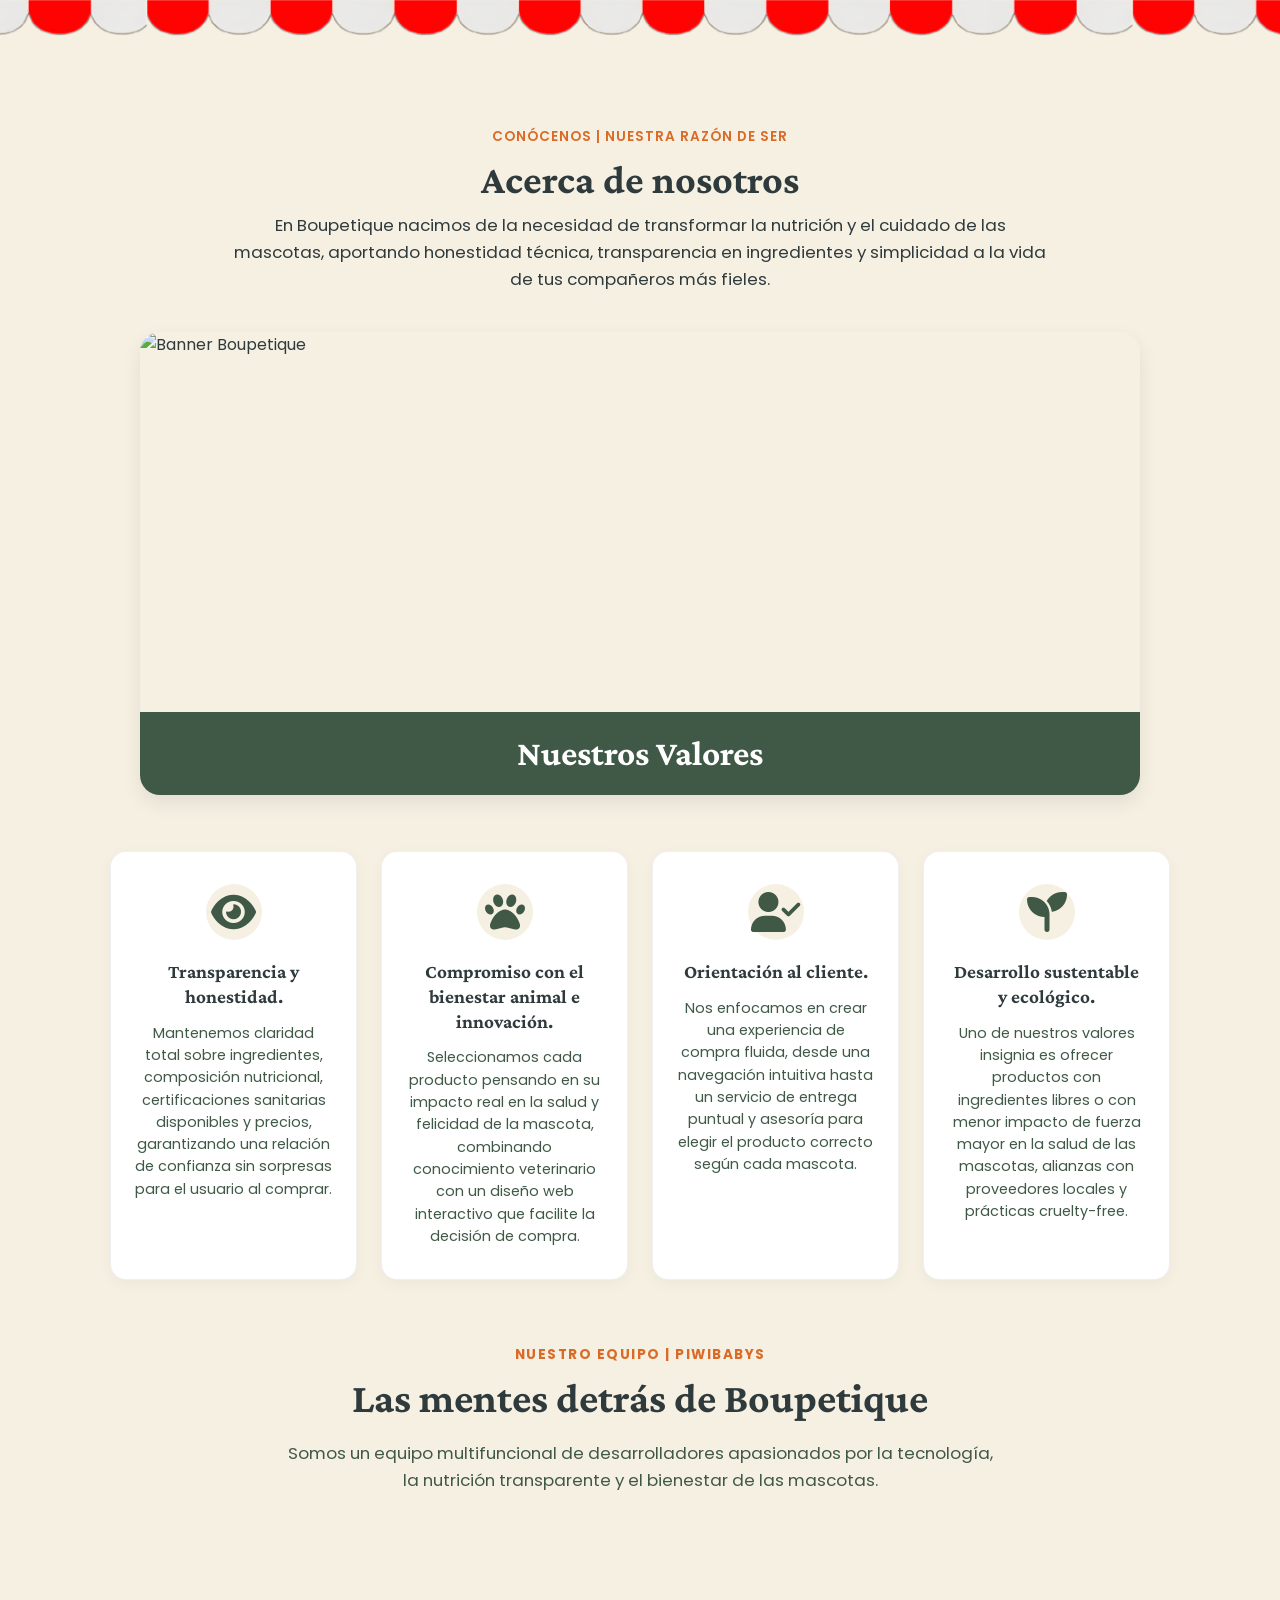
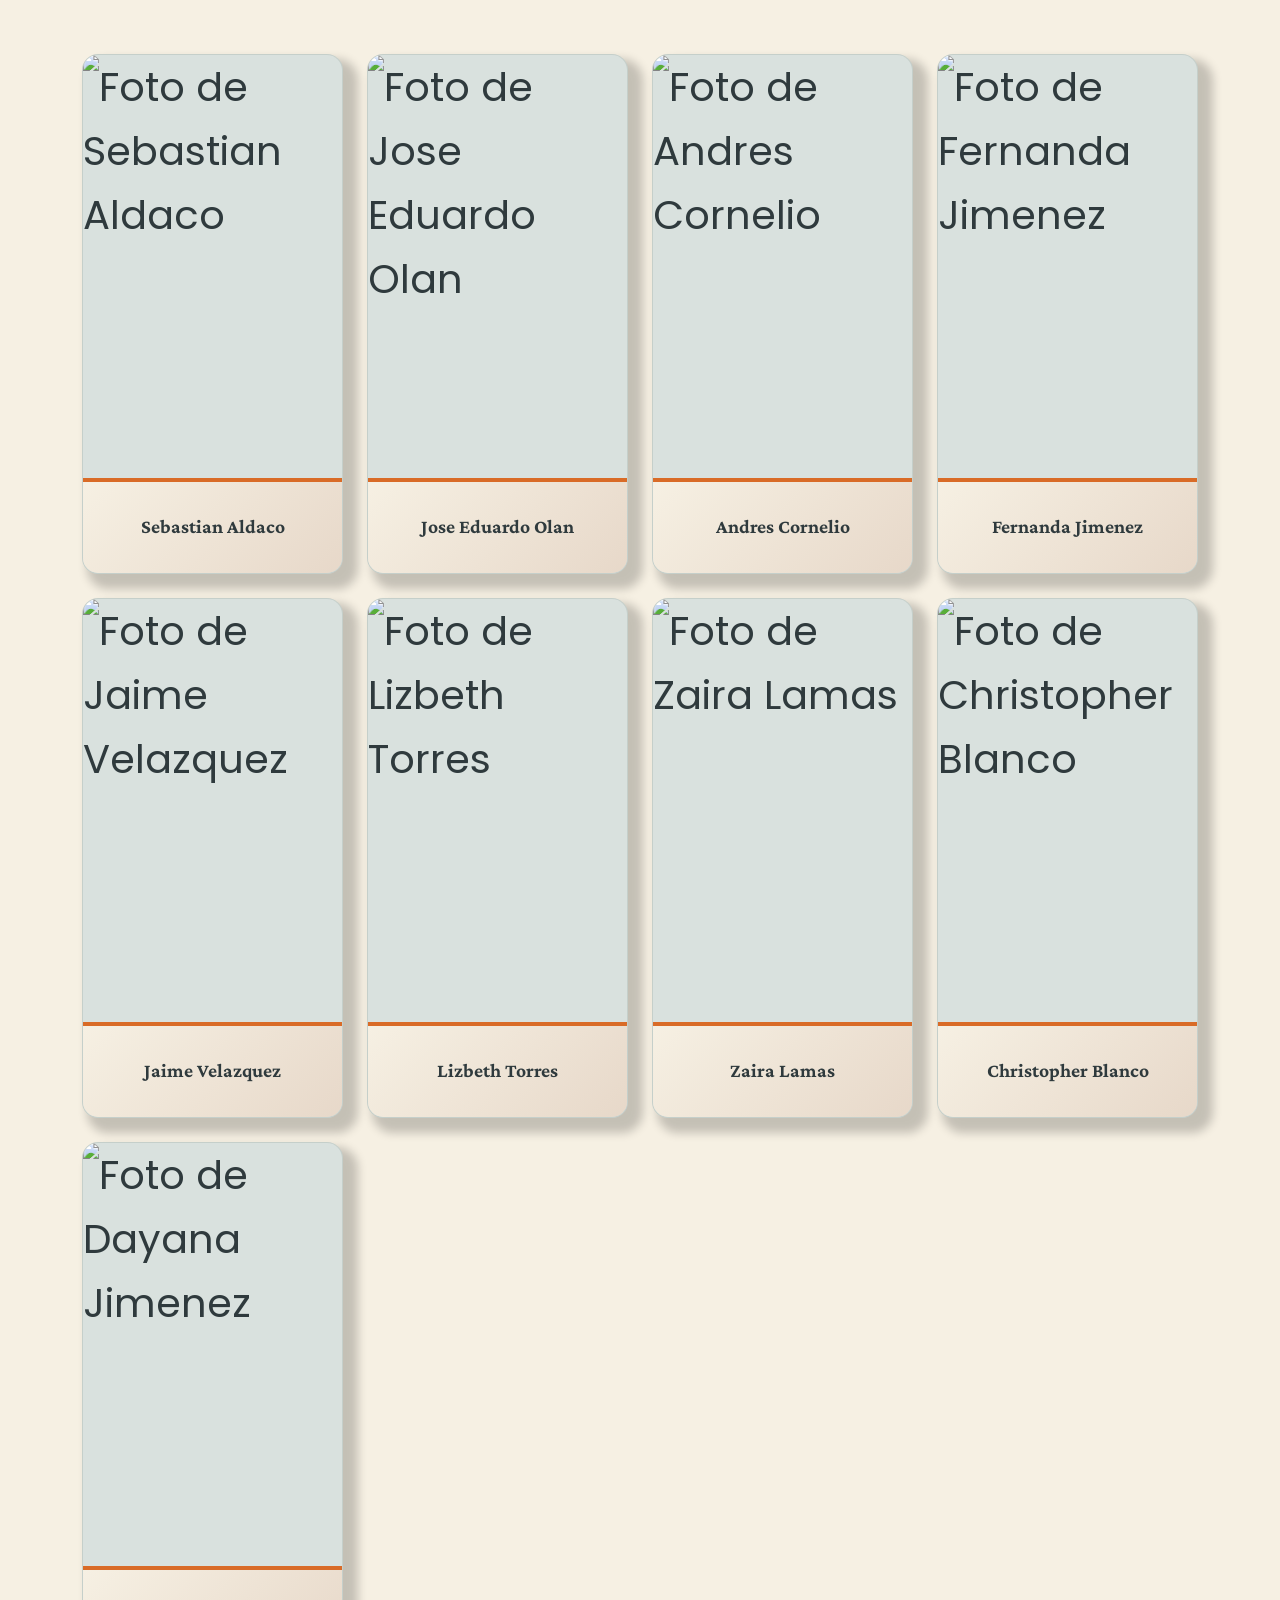
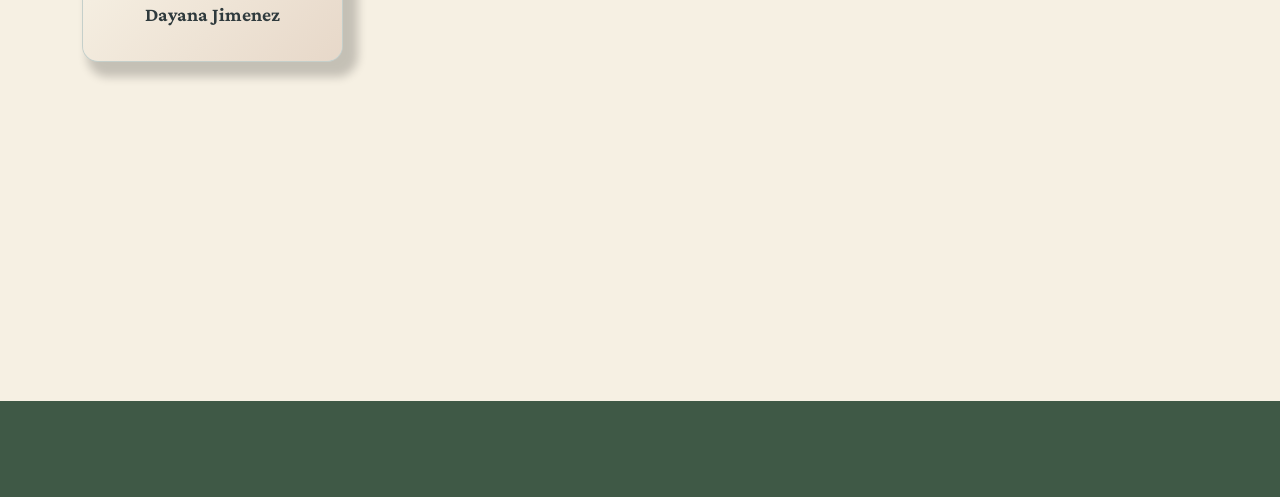
==== commit 8eef9fe7: "agrega techo en todas las paginas y corrige tamaño" ====
--- a/html/acerca.html
+++ b/html/acerca.html
@@ -23,6 +23,9 @@
 
 <body data-page="acerca">
     <header id="site-header" data-include="../partials/navbar.html"></header>
+    <div class="techo-banner"></div>
+    <main class="flex-grow-1">
+    <section class="inicio">
 
     <section class="sobre-nosotros">
 
--- a/css/styles.css
+++ b/css/styles.css
@@ -551,27 +551,6 @@
   color: var(--boupetique-gris-ceniza) !important;
 }
 
-/*Olan*/
-/*Formulario de registro de usuario titulo y titulo de fehca de nacimiento */
-
-.titleR { 
-font-weight: 600;
-  letter-spacing: -1px;
-  position: relative;
-  display: flex;
-
-  
-font-size: 28px
-
-}
-
-
-.titleF {
-  font-size: 1.2rem;          /* tamaño de letra */
-  font-weight: bold;        /* en negritas */
-  color: #333;              /* color */
-}
-=======
 
 /* COMPARATIVA DE CARDS DEL EQUIPO */
 .team-version-heading {
@@ -811,10 +790,9 @@
 
 .techo-banner {
     width: 100%;
-    height: 110px;
-    background-image: url('../assets/techo.png');
+    height: 78px;
+    background-image: url('../assets/techo1.png');
     background-repeat: repeat-x;
-    background-size: auto 300%;
+    background-size: 77%;
     background-position: top center;
 }
-
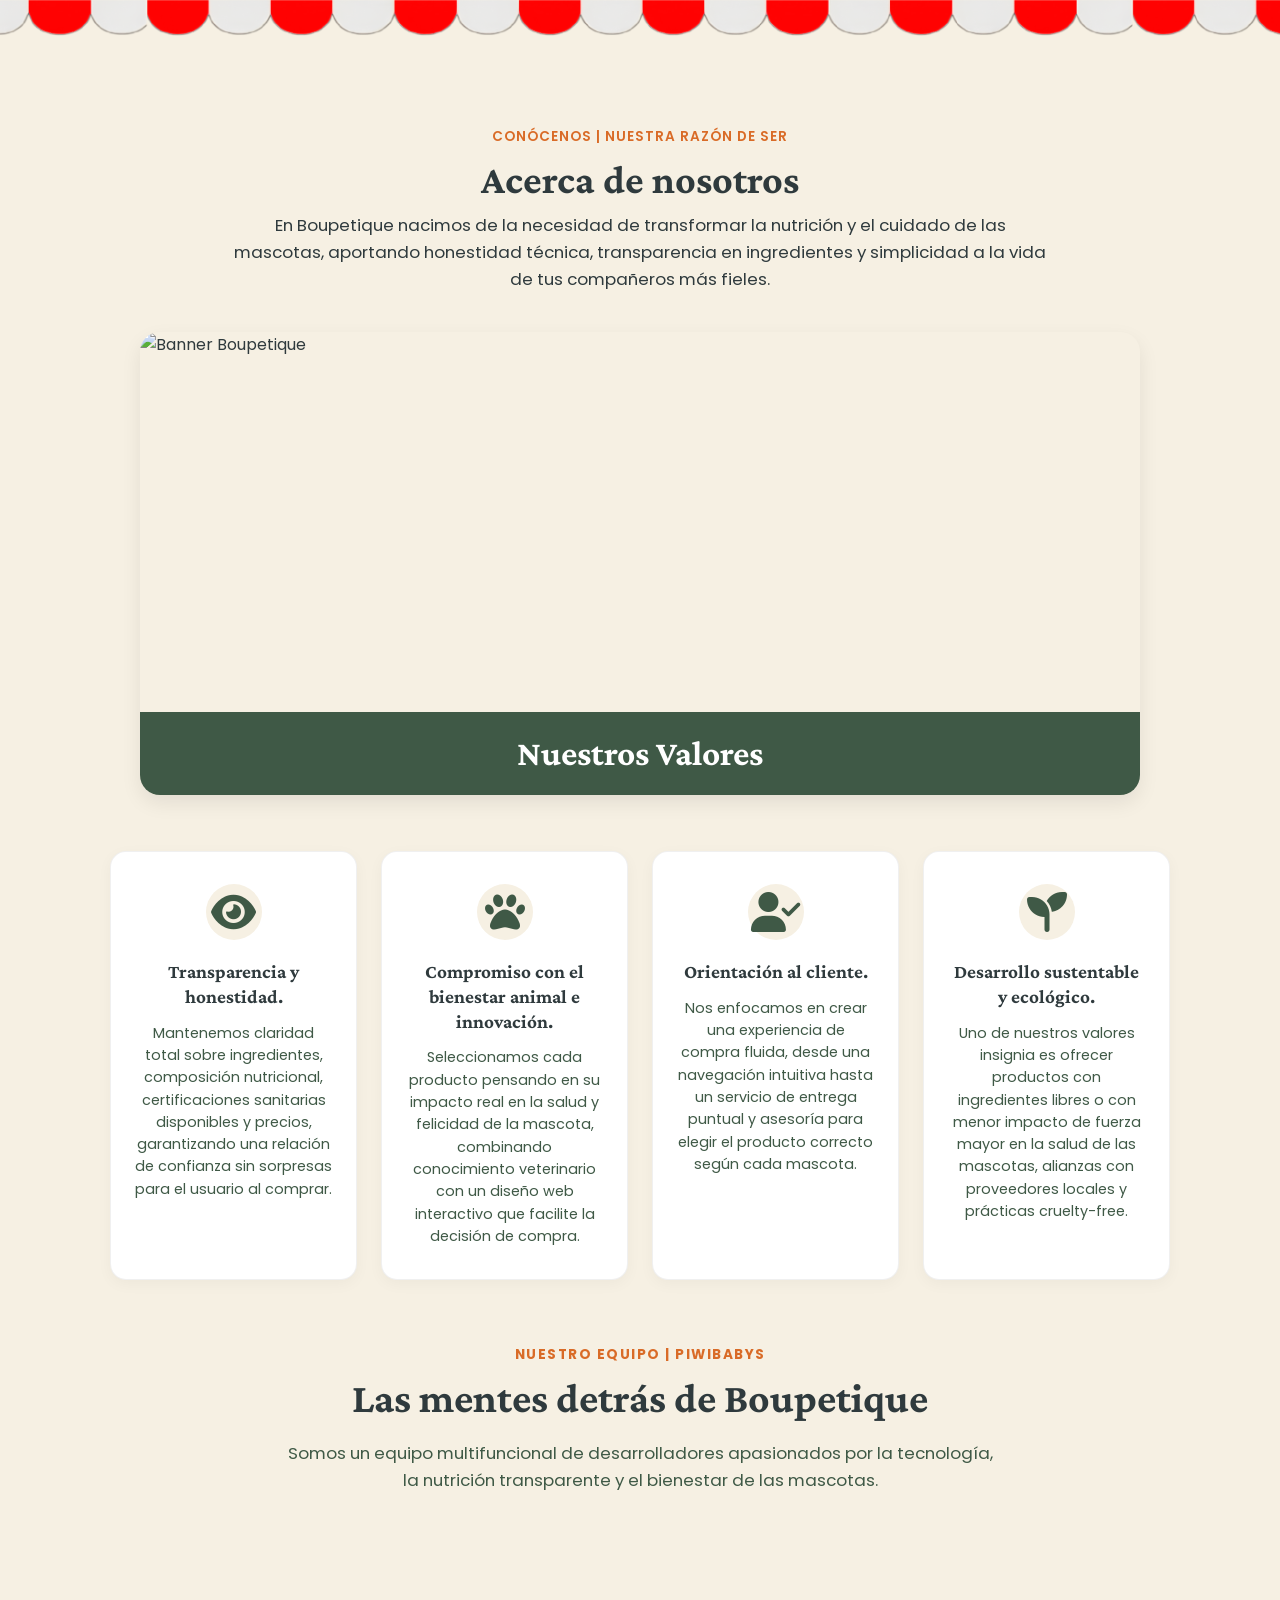
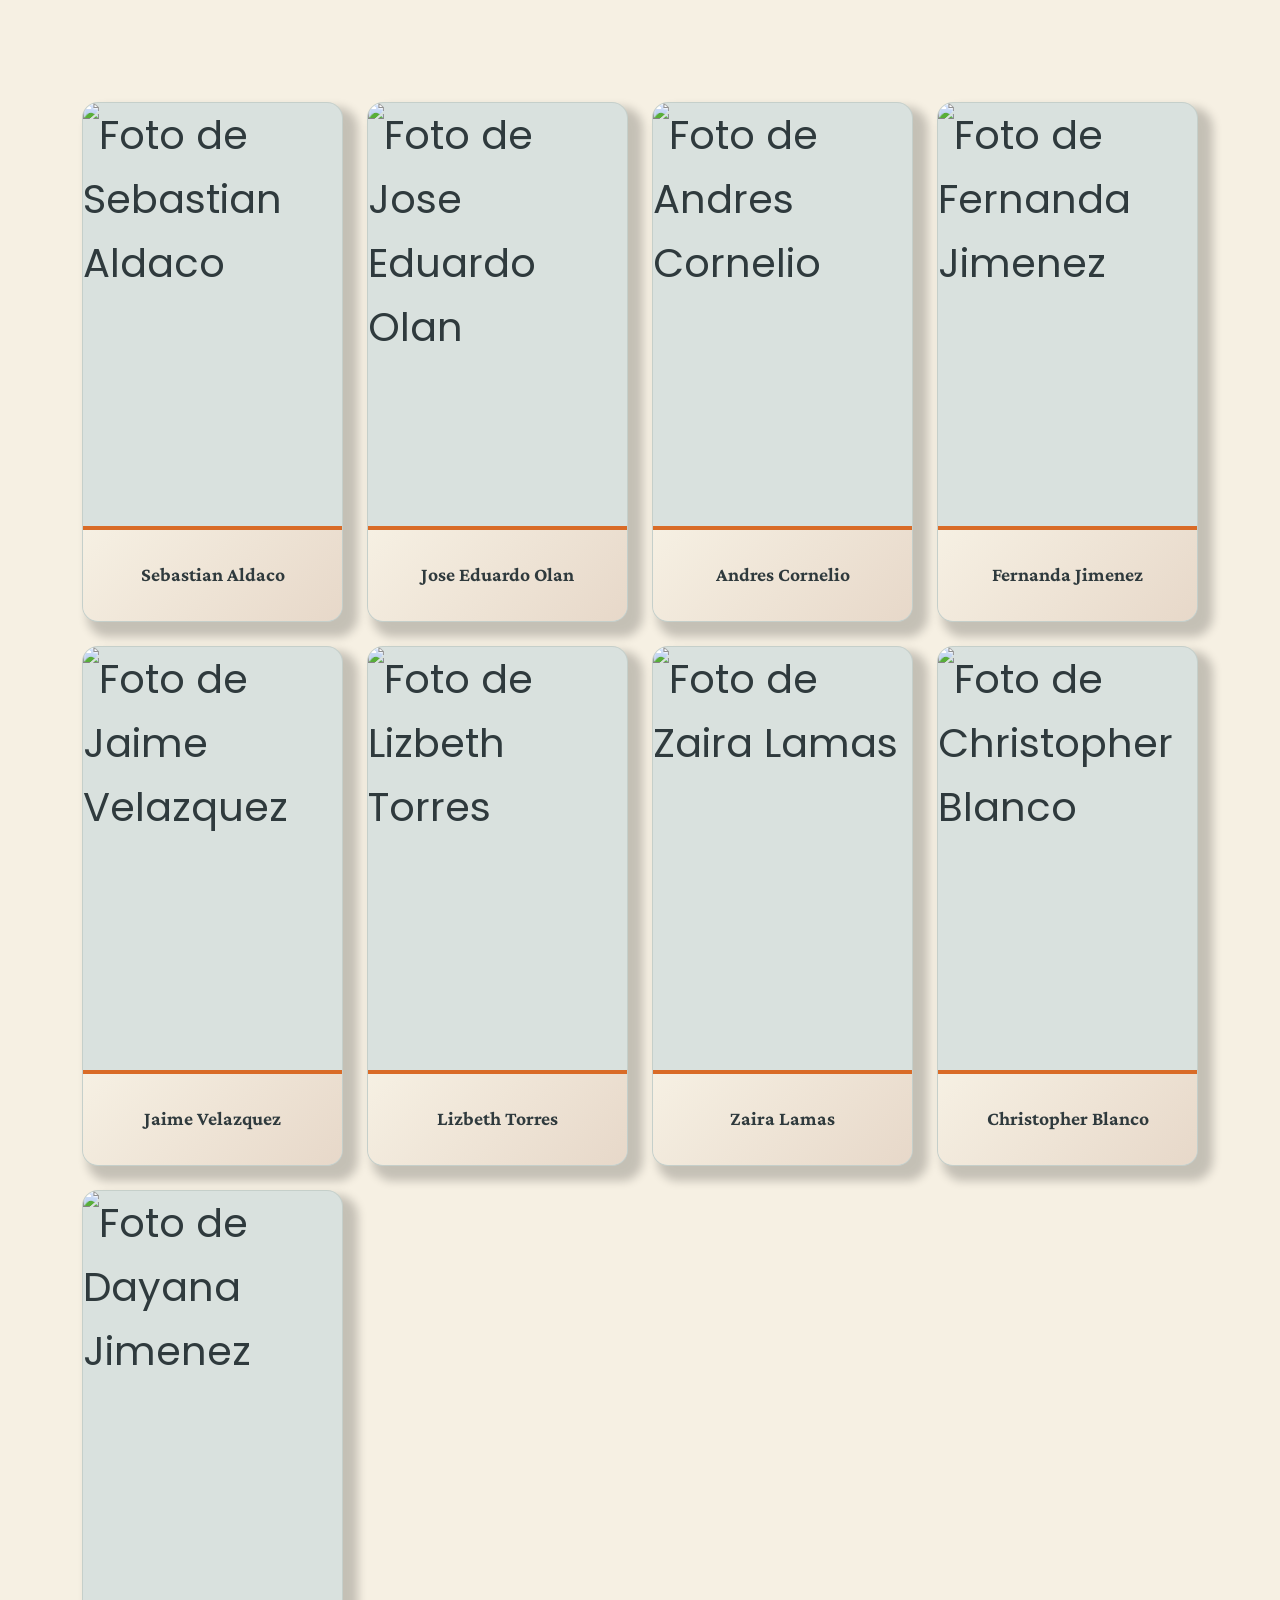
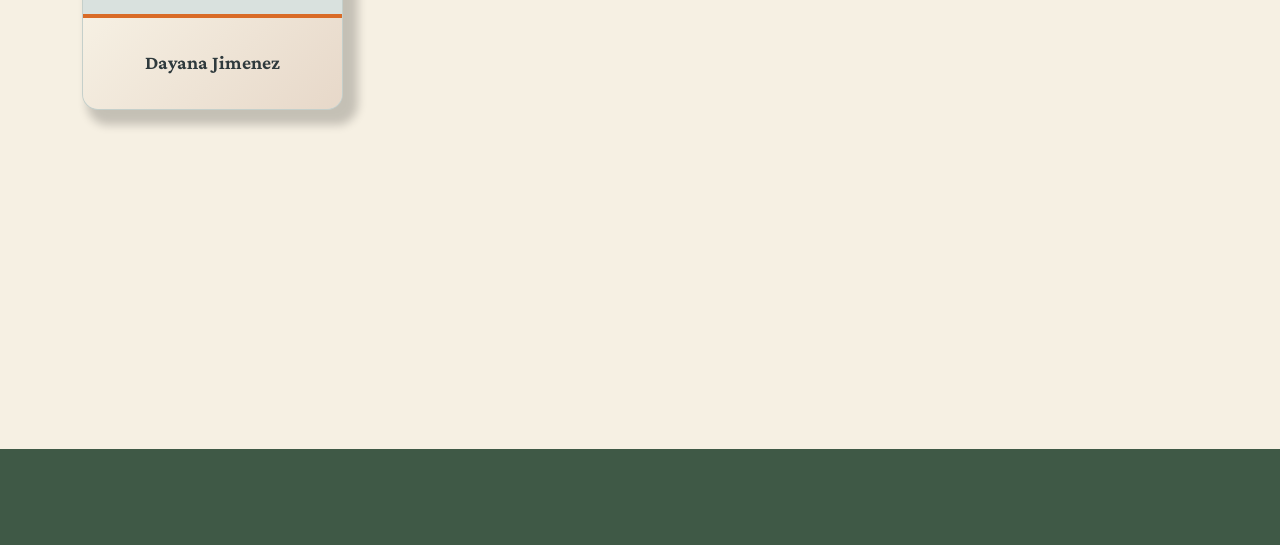
==== commit 177f2856: "agrega desplazamiento de navbar con techo y ajusta tamaño" ====
--- a/html/acerca.html
+++ b/html/acerca.html
@@ -22,8 +22,11 @@
 </head>
 
 <body data-page="acerca">
-    <header id="site-header" data-include="../partials/navbar.html"></header>
-    <div class="techo-banner"></div>
+    <header id="site-header">
+        <div data-include="../partials/navbar.html"></div>
+        <div class="techo-banner"></div>
+    </header>
+
     <main class="flex-grow-1">
     <section class="inicio">
 
@@ -95,6 +98,10 @@
             </div>
 
         </div>
+    </section>
+    </main>
+
+
 
     </section>
 
@@ -435,6 +442,9 @@
         integrity="sha384-FKyoEForCGlyvwx9Hj09JcYn3nv7wiPVlz7YYwJrWVcXK/BmnVDxM+D2scQbITxI"
         crossorigin="anonymous"></script>
 
+
+
+
 </body>
 
 </html>
--- a/css/styles.css
+++ b/css/styles.css
@@ -51,7 +51,8 @@
   cursor: url('../assets/logo-img/pinguino.png') 0 0, auto;
   position: sticky;
   top: 0;
-  z-index: 600;
+  z-index: 1000;
+  width: 100;
 }
 
 a{
@@ -551,6 +552,26 @@
   color: var(--boupetique-gris-ceniza) !important;
 }
 
+/*Olan*/
+/*Formulario de registro de usuario titulo y titulo de fehca de nacimiento */
+
+.titleR { 
+font-weight: 600;
+  letter-spacing: -1px;
+  position: relative;
+  display: flex;
+
+  
+font-size: 28px
+
+}
+
+
+.titleF {
+  font-size: 1.2rem;          /* tamaño de letra */
+  font-weight: bold;        /* en negritas */
+  color: #333;              /* color */
+}
 
 /* COMPARATIVA DE CARDS DEL EQUIPO */
 .team-version-heading {
@@ -688,7 +709,6 @@
   line-height: 1.7;
 }
 
-/* Variante UI: oliva profundo + crema, con giro vertical. */
 .containerui .team-card-front h4 {
   color: var(--boupetique-texto-sobre-fondo);
   background: linear-gradient(135deg, var(--boupetique-olive), var(--boupetique-olive-clear));
@@ -780,12 +800,13 @@
     transition-duration: 0.90ms;
   }
 }
-/*formulario de prductos*/
+/*?formulario de prductos*/
 .form-products{
  background-color: var(--boupetique-olive);
   padding: 1.25rem 1.5rem;
   text-align: center;
   color: #FFFFFF;
+  cursor: url('../assets/logo-img/pinguino.png') 0 0, auto;
 }
 
 .techo-banner {
@@ -795,4 +816,185 @@
     background-repeat: repeat-x;
     background-size: 77%;
     background-position: top center;
-}
+    pointer-events: none;
+}
+
+/* Inputs y Textareas más redondeados */
+.form-control,
+.form-select {
+    border-radius: 12px !important;
+    border: 2px solid #e8e8e8;
+    padding: 12px 16px;
+    font-size: 0.95rem;
+    transition: all 0.3s ease;
+}
+
+.form-control:focus,
+.form-select:focus {
+    border-color: #5E7C64;
+    box-shadow: 0 0 0 3px rgba(94, 124, 100, 0.15);
+    outline: none;
+}
+
+/* Labels más estilizados */
+.form-label {
+    font-weight: 600;
+    color: #2F3A3D;
+    margin-bottom: 8px;
+    font-size: 0.9rem;
+}
+
+/* Selects con mejor apariencia */
+.form-select {
+    background-image: url("data:image/svg+xml,%3csvg xmlns='http://www.w3.org/2000/svg' viewBox='0 0 16 16'%3e%3cpath fill='none' stroke='%235E7C64' stroke-linecap='round' stroke-linejoin='round' stroke-width='2' d='m2 5 6 6 6-6'/%3e%3c/svg%3e");
+    background-position: right 12px center;
+    background-size: 16px 12px;
+    padding-right: 40px;
+    cursor: pointer;
+}
+
+.form-select:hover {
+    border-color: #5E7C64;
+}
+
+/* Tarjetas del formulario más redondeadas */
+.card {
+    border-radius: 20px !important;
+    box-shadow: 0 8px 30px rgba(0, 0, 0, 0.08);
+    border: none;
+    overflow: hidden;
+}
+
+.card-header {
+    border-radius: 20px 20px 0 0 !important;
+    padding: 20px 24px;
+    font-size: 1.1rem;
+    font-weight: 600;
+}
+
+.card-body {
+    padding: 28px;
+}
+
+/* Botones más redondeados y modernos */
+.btn {
+    border-radius: 12px !important;
+    padding: 12px 24px;
+    font-weight: 600;
+    font-size: 0.95rem;
+    transition: all 0.3s ease;
+    border: none;
+}
+
+.btn-success {
+    background: linear-gradient(135deg, #5E7C64 0%, #3F5946 100%);
+    box-shadow: 0 4px 15px rgba(94, 124, 100, 0.3);
+}
+
+.btn-success:hover {
+    background: linear-gradient(135deg, #3F5946 0%, #2F3A3D 100%);
+    transform: translateY(-2px);
+    box-shadow: 0 6px 20px rgba(94, 124, 100, 0.4);
+}
+
+.btn-secondary {
+    background: #f5f5f5;
+    color: #2F3A3D;
+}
+
+.btn-secondary:hover {
+    background: #e8e8e8;
+    transform: translateY(-2px);
+}
+
+/* Invalid feedback más estilizado */
+.invalid-feedback {
+    font-size: 0.85rem;
+    margin-top: 6px;
+    padding-left: 4px;
+}
+
+/* Valid feedback (cuando está correcto) */
+.form-control.is-valid,
+.form-select.is-valid {
+    border-color: #5E7C64;
+    background-image: url("data:image/svg+xml,%3csvg xmlns='http://www.w3.org/2000/svg' viewBox='0 0 8 8'%3e%3cpath fill='%235E7C64' d='M2.3 6.73.6 4.53c-.4-1.04.46-1.4 1.1-.8l1.1 1.4 3.4-3.8c.6-.63 1.6-.27 1.2.7l-4 4.6c-.43.5-.8.4-1.1.1z'/%3e%3c/svg%3e");
+    background-repeat: no-repeat;
+    background-position: right 12px center;
+    background-size: 16px 16px;
+}
+
+/* Espaciado entre campos */
+.mb-3 {
+    margin-bottom: 1.2rem !important;
+}
+
+/* Placeholder más sutil */
+.form-control::placeholder {
+    color: #b0b0b0;
+    font-style: italic;
+}
+
+/* Alert de error más redondeada */
+.alert-danger {
+    border-radius: 12px;
+    border: none;
+    padding: 16px 20px;
+    font-size: 0.95rem;
+}
+
+/* Badges más redondeados */
+.badge {
+    border-radius: 8px;
+    padding: 6px 12px;
+    font-weight: 500;
+}
+
+/* Scrollbar personalizado para la vista previa */
+.card-body::-webkit-scrollbar {
+    width: 8px;
+}
+
+.card-body::-webkit-scrollbar-track {
+    background: #f1f1f1;
+    border-radius: 10px;
+}
+
+.card-body::-webkit-scrollbar-thumb {
+    background: #5E7C64;
+    border-radius: 10px;
+}
+
+.card-body::-webkit-scrollbar-thumb:hover {
+    background: #3F5946;
+}
+
+/* Animación suave al cargar */
+@keyframes fadeInUp {
+    from {
+        opacity: 0;
+        transform: translateY(20px);
+    }
+    to {
+        opacity: 1;
+        transform: translateY(0);
+    }
+}
+
+.card {
+    animation: fadeInUp 0.5s ease-out;
+}
+
+/* Mejoras responsive */
+@media (max-width: 768px) {
+    .card-body {
+        padding: 20px;
+    }
+    
+    .form-control,
+    .form-select {
+        padding: 10px 14px;
+        font-size: 0.9rem;
+    }
+}
+
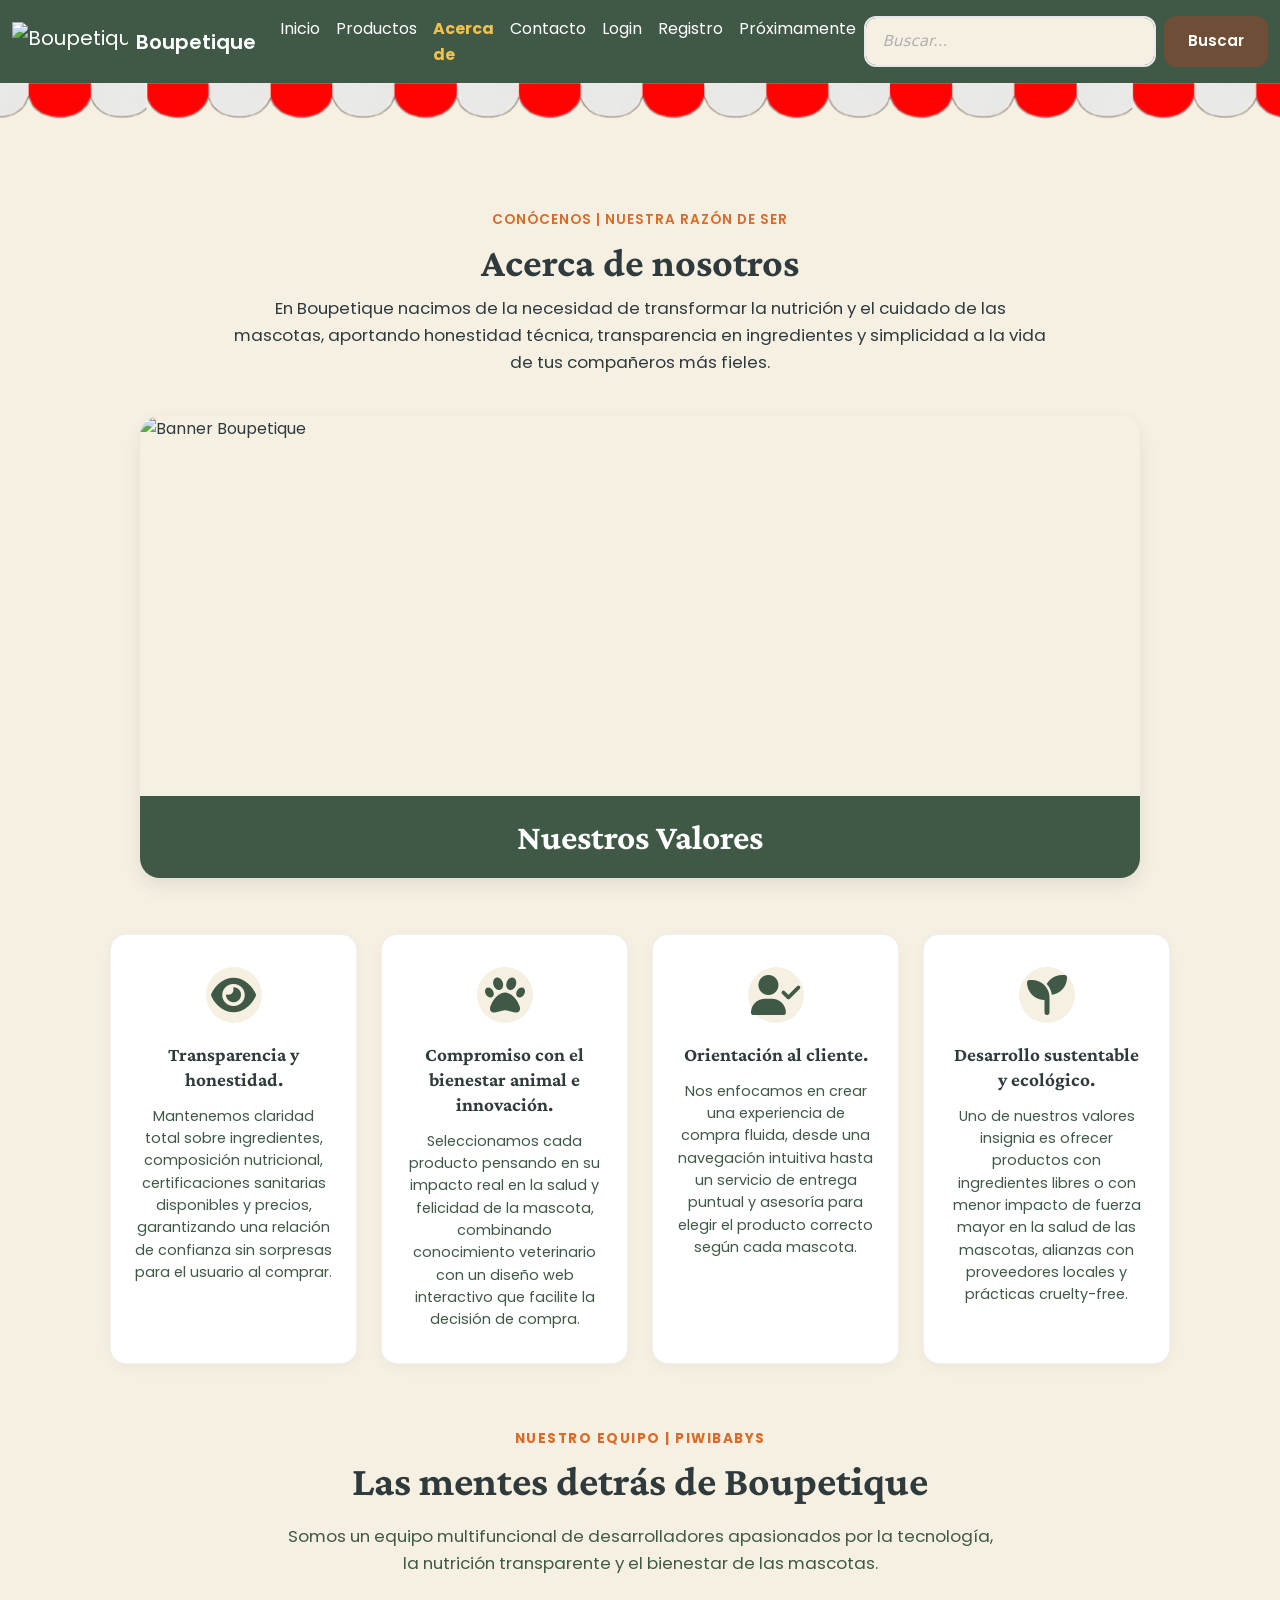
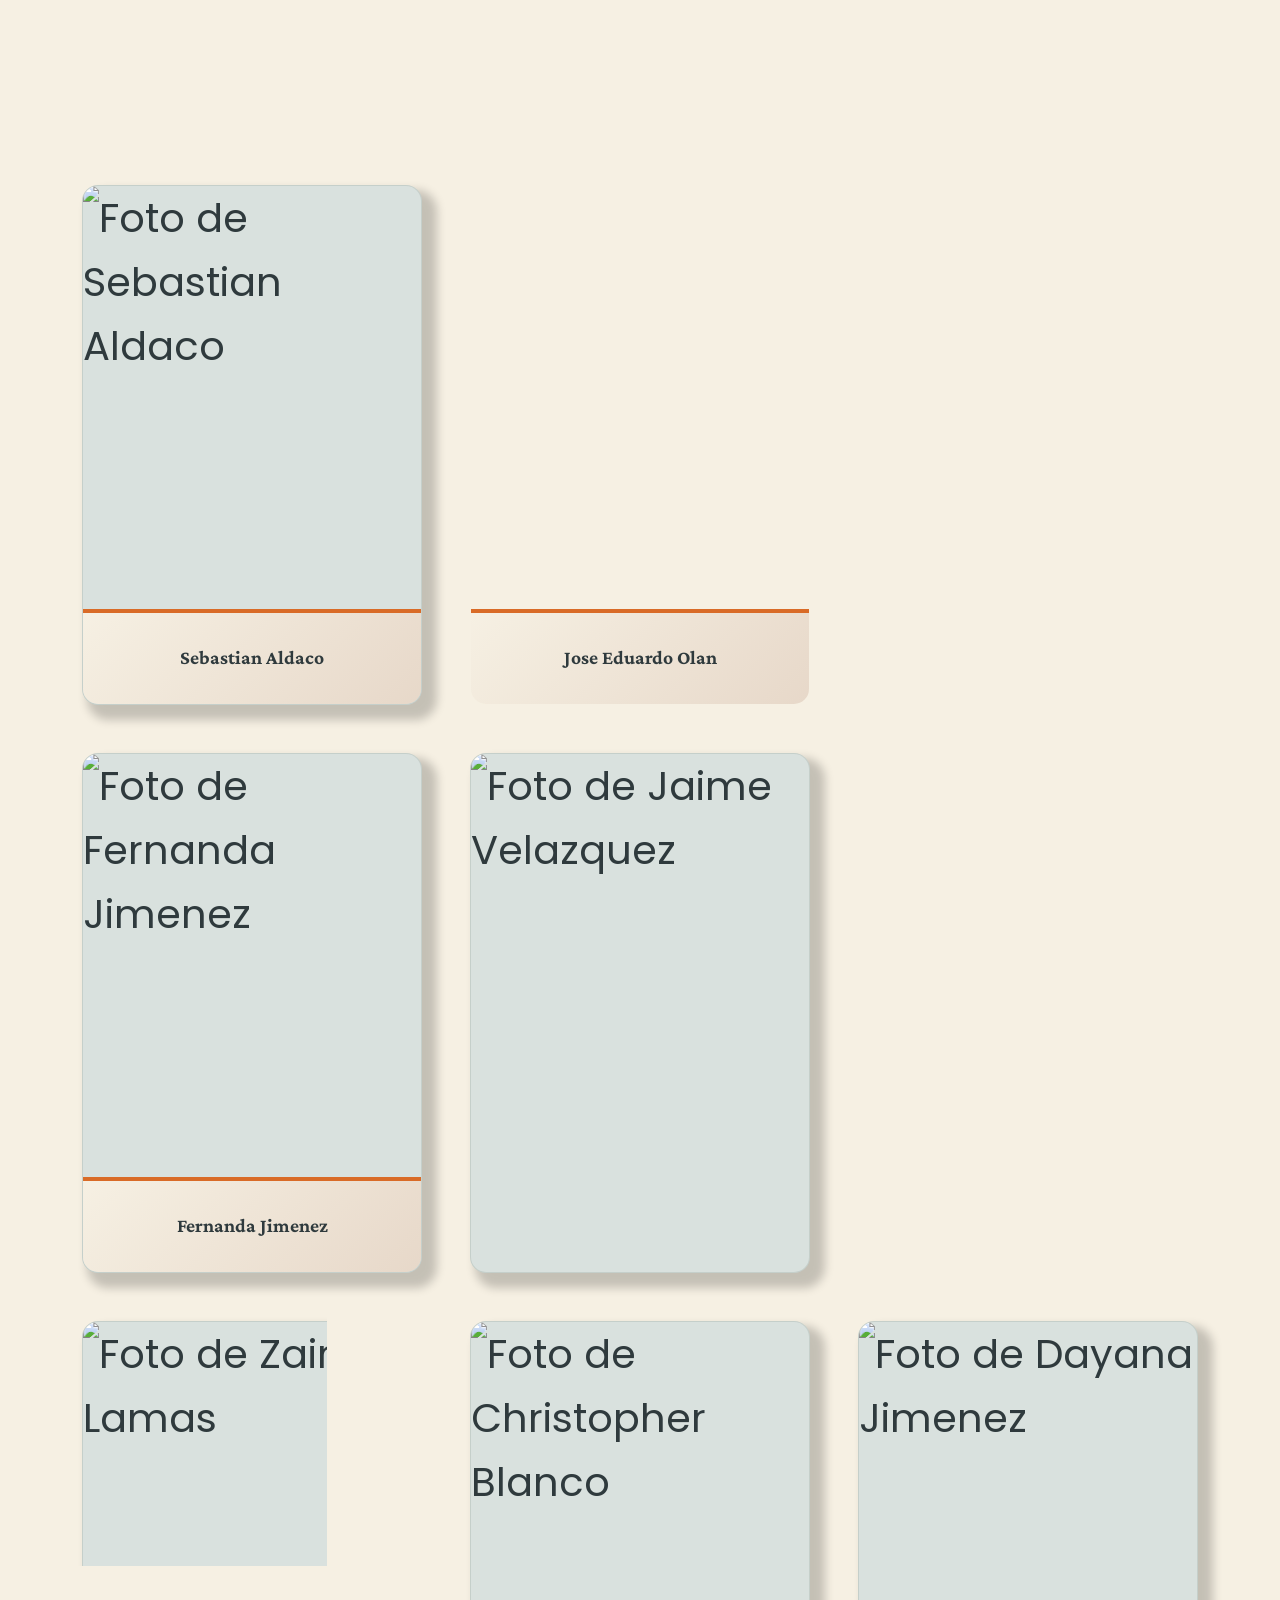
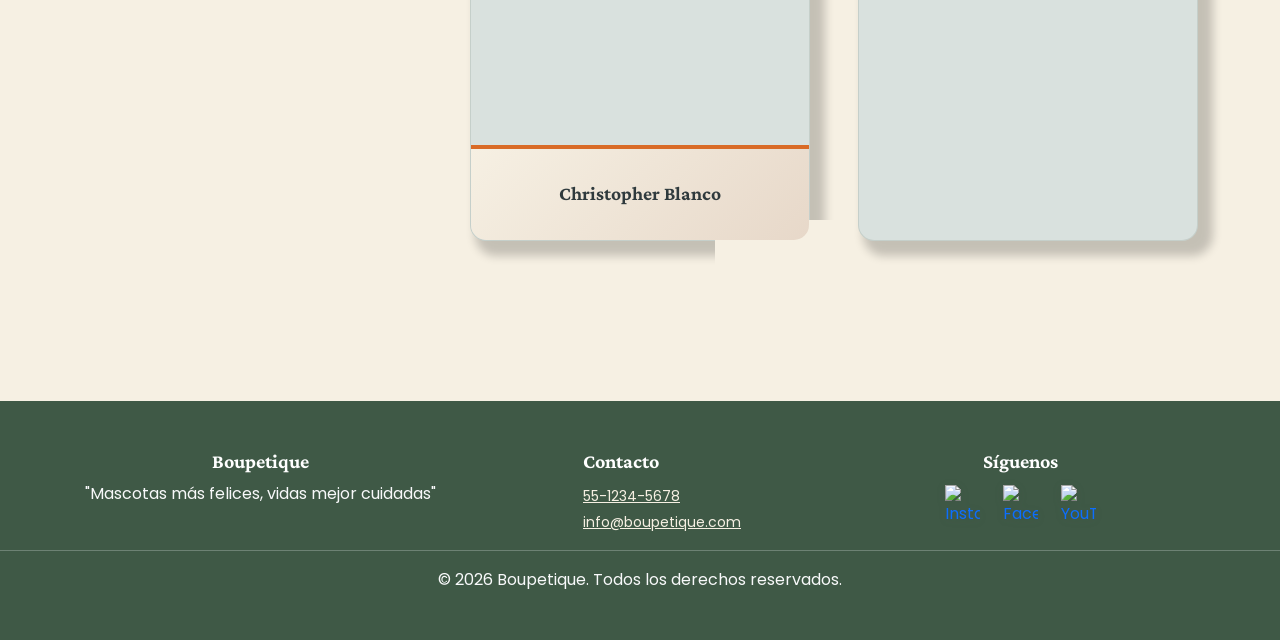
==== commit c55aabf4: "Reacomodo de las cards y gramatica" ====
--- a/html/acerca.html
+++ b/html/acerca.html
@@ -287,7 +287,7 @@
         </div>
 
         <div class="container my-4">
-            <div class="row row-cols-1 row-cols-sm-2 row-cols-md-3 row-cols-lg-4 g-4 team-flip-grid">
+            <div class="row row-cols-1 row-cols-sm-3 row-cols-md-3 row-cols-lg-3 g-5 team-flip-grid">
                 <div class="col">
                     <article class="team-flip-card flipux" tabindex="0" aria-label="Sebastian Aldaco. Voltea la card para leer su descripción.">
                         <div class="team-flip-inner contentux">
--- a/css/styles.css
+++ b/css/styles.css
@@ -43,16 +43,22 @@
 
 #site-footer{ 
   
-  margin-top: 19%;
+  margin-top: 5% ;
 }
 
 #site-header {
   /* Aplica el dibujo a navbar */
-  cursor: url('../assets/logo-img/pinguino.png') 0 0, auto;
-  position: sticky;
-  top: 0;
-  z-index: 1000;
-  width: 100;
+    cursor: url('../assets/logo-img/pinguino.png') 0 0, auto;
+    position: sticky;
+    top: 0;
+    z-index: 1000;
+    width: 100%;
+    transition: transform 1s ease;
+    will-change: transform;
+}
+
+#site-header.header-hidden {
+    transform: translateY(-100%);
 }
 
 a{
@@ -562,13 +568,14 @@
   display: flex;
 
   
-font-size: 28px
+font-size: 30px;
+font-weight: bold;
 
 }
 
 
 .titleF {
-  font-size: 1.2rem;          /* tamaño de letra */
+  font-size: 1.0rem;          /* tamaño de letra */
   font-weight: bold;        /* en negritas */
   color: #333;              /* color */
 }
@@ -809,6 +816,7 @@
   cursor: url('../assets/logo-img/pinguino.png') 0 0, auto;
 }
 
+/* Techo en banner */
 .techo-banner {
     width: 100%;
     height: 78px;
@@ -998,3 +1006,80 @@
     }
 }
 
+.faq-container {
+  width: 100%;
+  max-width: 700px;
+  margin: 0 auto;
+  padding: 1.5rem;
+  box-sizing: border-box;
+}
+
+.faq-chat-list {
+  display: flex;
+  flex-direction: column;
+  gap: 1.25rem;
+}
+
+.faq-item {
+  display: flex;
+  flex-direction: column;
+  gap: 0.5rem;
+}
+
+/* Burbuja de Pregunta der */
+.faq-question {
+  align-self: flex-end;
+  background-color: #3b503e; 
+  color: #ffffff;
+  border: none;
+  border-radius: 18px 18px 4px 18px;
+  padding: 0.75rem 1.25rem;
+  font-size: 0.95rem;
+  cursor: pointer;
+  display: flex;
+  align-items: center;
+  gap: 0.5rem;
+  box-shadow: 0 2px 5px rgba(0, 0, 0, 0.08);
+  transition: background-color 0.2s ease, transform 0.1s ease;
+  max-width: 85%;
+  text-align: left;
+}
+
+.faq-question:hover {
+  background-color: #2e3e30;
+}
+
+.faq-question:active {
+  transform: scale(0.98);
+}
+
+/* Contenedor de Respuesta colapsable */
+.faq-answer-wrapper {
+  max-height: 0;
+  overflow: hidden;
+  transition: max-height 0.3s ease-out;
+  align-self: flex-start;
+  width: 100%;
+}
+
+/* Burbuja de Respuesta izq*/
+.faq-answer {
+  background-color: #d5d2c6;
+  color: #333333;
+  border: 1px solid #e2e8f0;
+  border-radius: 18px 18px 18px 4px;
+  padding: 0.85rem 1.25rem;
+  font-size: 0.92rem;
+  line-height: 1.5;
+  box-shadow: 0 2px 6px rgba(0, 0, 0, 0.05);
+  display: inline-block;
+  max-width: 85%;
+}
+
+/* Timestamp inferior */
+.faq-timestamp {
+  font-size: 0.78rem;
+  color: #888888;
+  text-align: center;
+  margin-top: 1.5rem;
+}
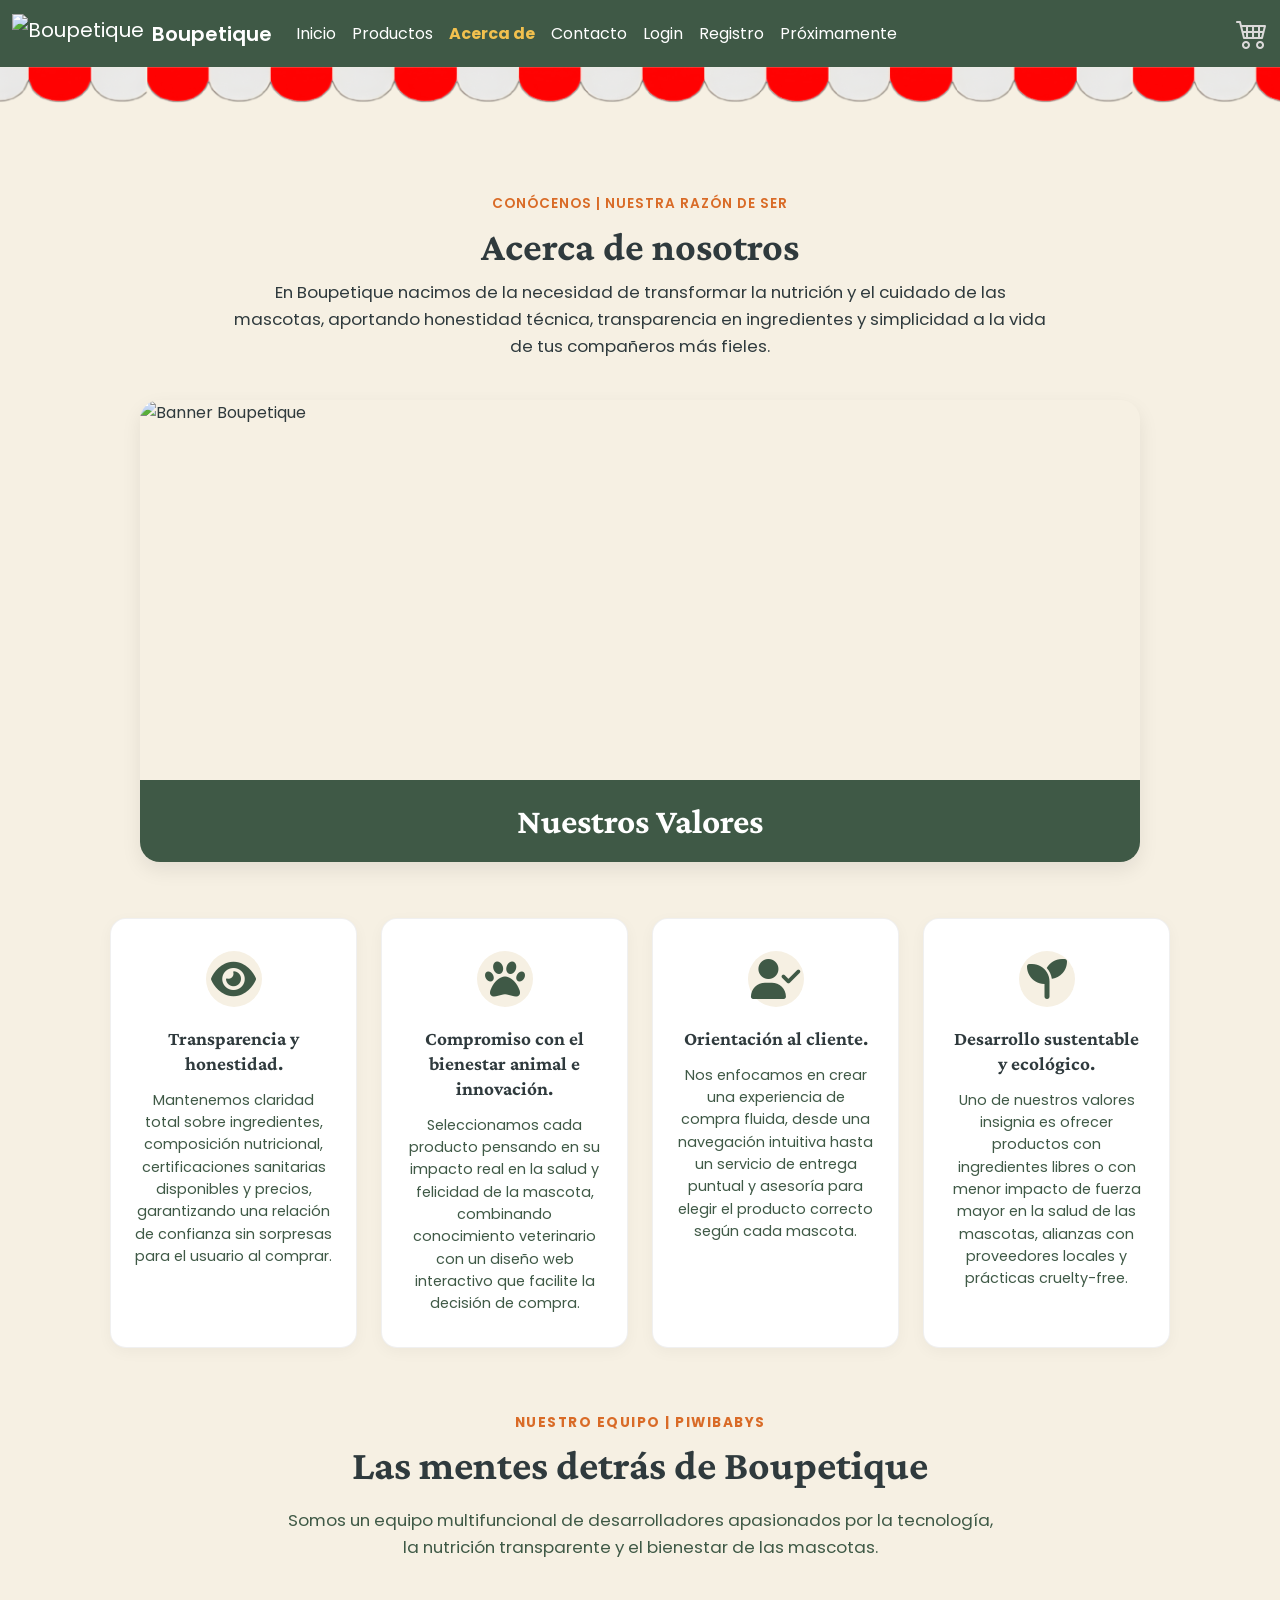
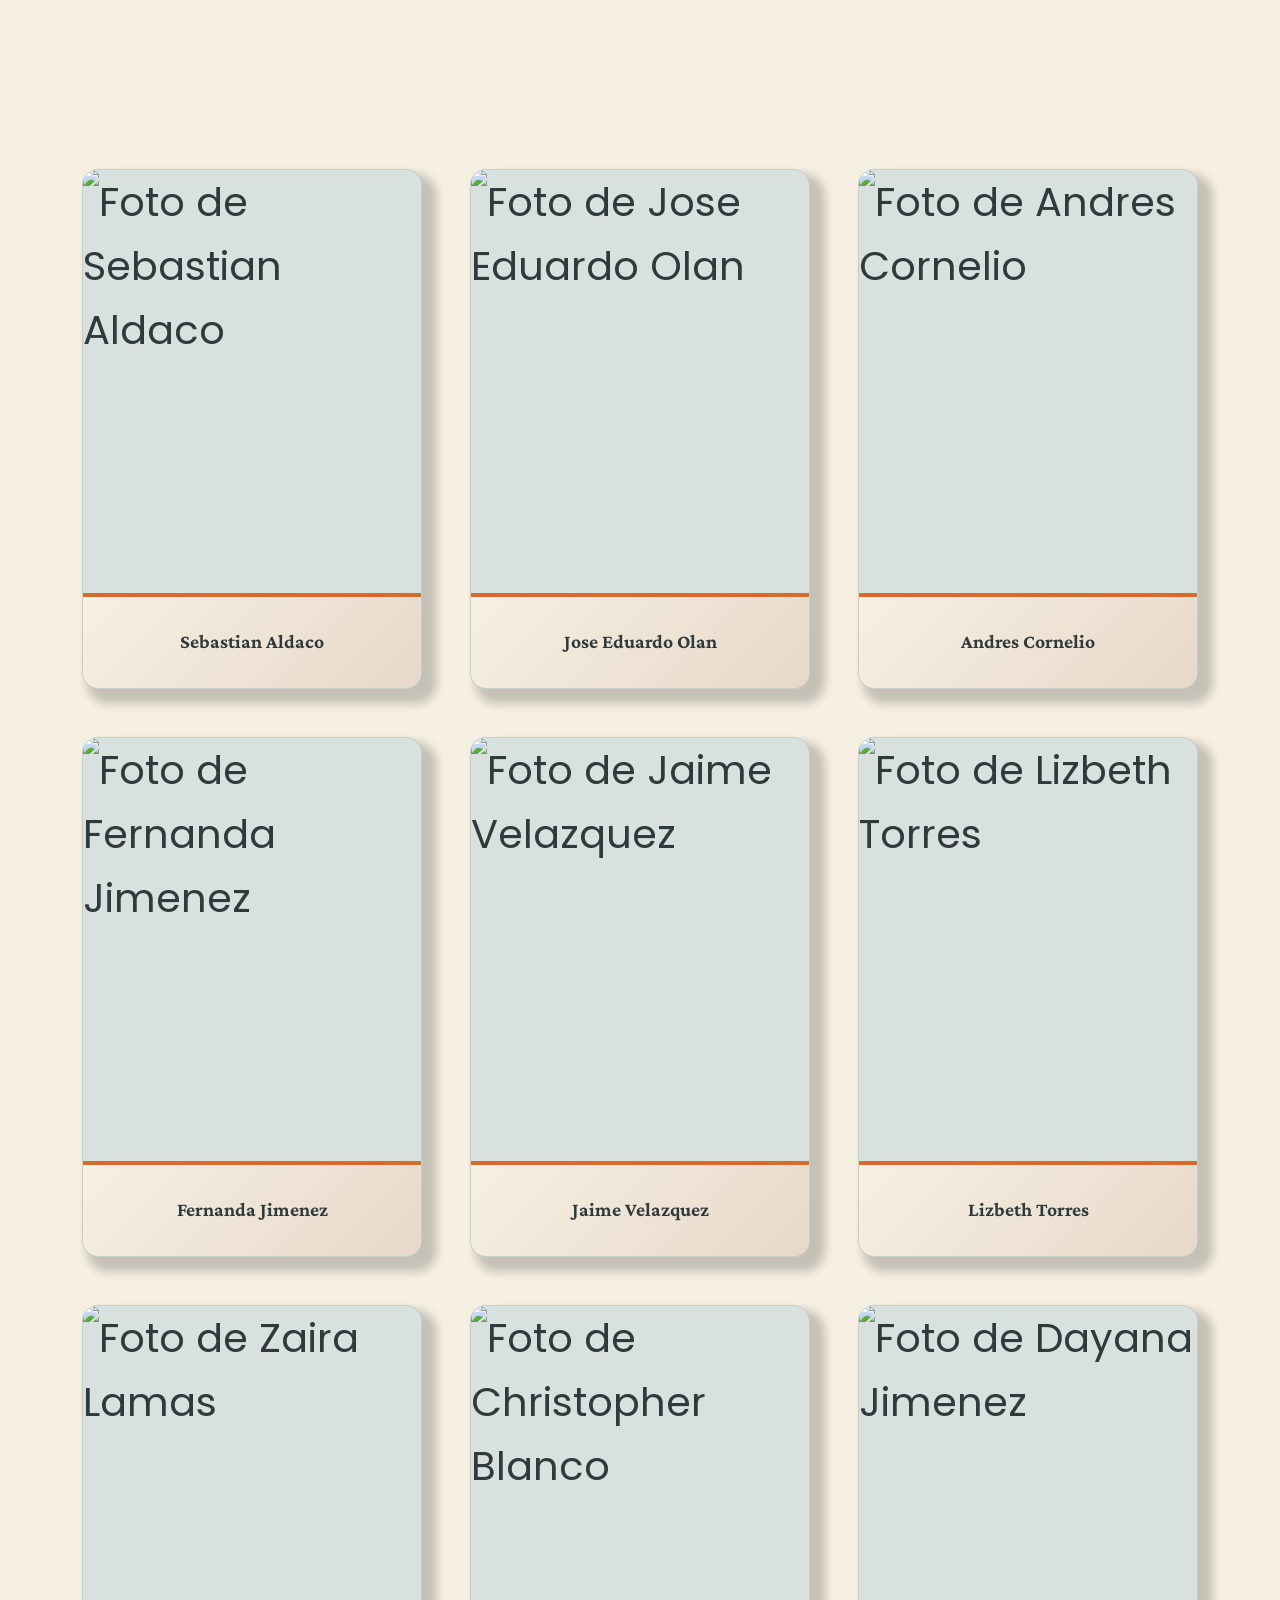
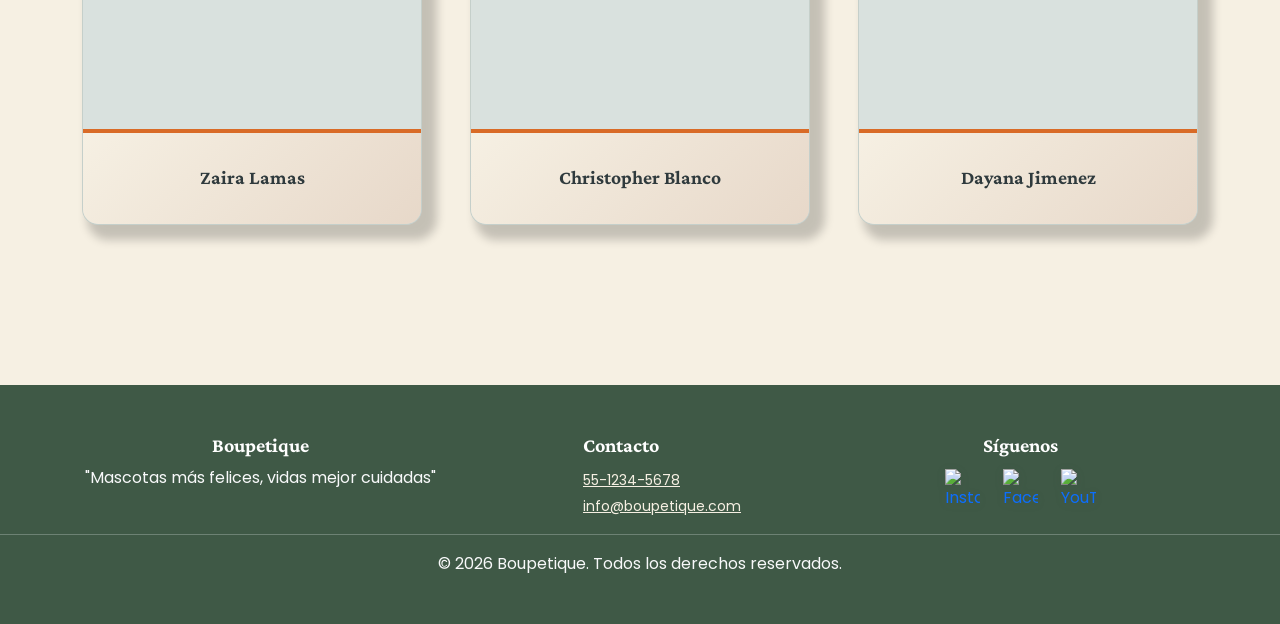
==== commit 4d399da3: "Agregado contador de productos para el carrito con alertas" ====
--- a/html/acerca.html
+++ b/html/acerca.html
@@ -441,7 +441,8 @@
     <script src="https://cdn.jsdelivr.net/npm/bootstrap@5.3.8/dist/js/bootstrap.bundle.min.js"
         integrity="sha384-FKyoEForCGlyvwx9Hj09JcYn3nv7wiPVlz7YYwJrWVcXK/BmnVDxM+D2scQbITxI"
         crossorigin="anonymous"></script>
-
+    <!-- Script de Contador de Productos -->
+    <script type="module" src="../js/productos/counterProducts.js"></script>
 
 
 
--- a/css/styles.css
+++ b/css/styles.css
@@ -3,18 +3,18 @@
 
 :root {
   /* PALETA DE COLORES BOUPETIQUE */
-  --boupetique-olive: #3F5946;
-  --boupetique-olive-clear: #5E7C64;
-  --boupetique-gris: #34483D;
-  --boupetique-gris-ceniza: #A8B5A0;
-  --boupetique-chocolat: #D96B27;
-  --boupetique-crema-almendras: #E7D8C9;
-  --boupetique-cremita: #F6F0E3;
-  --boupetique-negro-azabache: #2F3A3D;
-  --boupetique-gris-alabastro: #D9E1DE;
-  --boupetique-texto-sobre-fondo:#FFFFFF;
-  --boupetique-marron:#6F4E37;
-  --boupetique-marron-oscuro:#4A3626;
+  --boupetique-olive: #3f5946;
+  --boupetique-olive-clear: #5e7c64;
+  --boupetique-gris: #34483d;
+  --boupetique-gris-ceniza: #a8b5a0;
+  --boupetique-chocolat: #d96b27;
+  --boupetique-crema-almendras: #e7d8c9;
+  --boupetique-cremita: #f6f0e3;
+  --boupetique-negro-azabache: #2f3a3d;
+  --boupetique-gris-alabastro: #d9e1de;
+  --boupetique-texto-sobre-fondo: #ffffff;
+  --boupetique-marron: #6f4e37;
+  --boupetique-marron-oscuro: #4a3626;
 
   /* TIPOGRAFIAS */
   --font-titulo: "Crimson Pro", Georgia, serif;
@@ -32,40 +32,109 @@
   line-height: 1.6;
   color: var(--boupetique-negro-azabache);
   background-color: var(--boupetique-cremita);
-  cursor: url('../assets/logo-img/pinguino.png') 0 0, auto;
-  
+  cursor:
+    url("../assets/logo-img/pinguino.png") 0 0,
+    auto;
 }
 
 body > * {
   flex-shrink: 0;
 }
-  /* Controla footer */
-
-#site-footer{ 
-  
-  margin-top: 5% ;
+/* Carousel config */
+#carouselExample .carousel-item img {
+  width: 100%;
+  height: clamp(220px, 40vw, 480px);
+  object-fit: cover;
+}
+
+/* family text*/
+.msginicio{
+  text-align: center;
+  font-family: var(--font-cuerpo);
+  color: #3f5946;
+}
+
+.msginicio h3,
+.msginicio h2 {
+  color: #3f5946;
+}
+
+/* Cards Brand */
+
+.cardBrand {
+  box-sizing: border-box;
+  width: 100%;
+  height: 254px;
+  background: #ffffff;
+  border: 3px solid #3f5946;
+  box-shadow: 12px 17px 51px rgba(0, 0, 0, 0.22);
+  backdrop-filter: blur(6px);
+  border-radius: 17px;
+  text-align: center;
+  transition: all 0.5s;
+  display: flex;
+  align-items: center;
+  justify-content: center;
+  user-select: none;
+  font-weight: bolder;
+  color: black;
+    cursor:
+    url("../assets/logo-img/pinguino.png") 0 0,
+    auto;
+}
+
+.cardBrand:hover {
+  border: 6px solid #d96b27;
+  transform: scale(1.05);
+}
+
+.cardBrand:active {
+  transform: scale(0.95) rotateZ(1.7deg);
+}
+
+.brand-img {
+  box-sizing: border-box;
+  width: 100%;
+  height: 100%;
+  padding: 16px;
+  object-fit: contain;
+}
+
+.containerBrand{
+  padding: 20px;
+}
+/* Controla footer */
+
+.pantalla-completa {
+  height: 100vh;
+}
+#site-footer {
+  margin-top: 5%;
 }
 
 #site-header {
   /* Aplica el dibujo a navbar */
-    cursor: url('../assets/logo-img/pinguino.png') 0 0, auto;
-    position: sticky;
-    top: 0;
-    z-index: 1000;
-    width: 100%;
-    transition: transform 1s ease;
-    will-change: transform;
+  cursor:
+    url("../assets/logo-img/pinguino.png") 0 0,
+    auto;
+  position: sticky;
+  top: 0;
+  z-index: 1000;
+  width: 100%;
+  transition: transform 1s ease;
+  will-change: transform;
 }
 
 #site-header.header-hidden {
-    transform: translateY(-100%);
-}
-
-a{
+  transform: translateY(-100%);
+}
+
+a {
   /* Aplica el dibujo a navbar */
-  cursor: url('../assets/logo-img/pinguino.png') 0 0, auto;
-}
-
+  cursor:
+    url("../assets/logo-img/pinguino.png") 0 0,
+    auto;
+}
 
 /* Regla global para todos los títulos */
 h1,
@@ -85,7 +154,7 @@
 .logo-badge {
   font-family: var(--font-titulo);
   letter-spacing: -1px;
-  background: linear-gradient(135deg, #34483D 0%, #5E7C64 100%);
+  background: linear-gradient(135deg, #34483d 0%, #5e7c64 100%);
   transition: transform 0.5s ease-in-out;
 }
 
@@ -112,26 +181,28 @@
 }
 /*links del navbar*/
 .nav-link {
-    color: #FFFFFF !important;
+  color: #ffffff !important;
 }
 
 .nav-link:hover {
-    color: #E8C98A !important;
+  color: #e8c98a !important;
 }
 
 .nav-link.active {
-    color: #F2C14E !important;
-    font-weight: bold;
+  color: #f2c14e !important;
+  font-weight: bold;
 }
 /* Estilo del footer */
 footer {
-  background-color:  var(--boupetique-olive);
+  background-color: var(--boupetique-olive);
   /* Aplica el dibujo a footer */
-  cursor: url('../assets/logo-img/pinguino.png') 0 0, auto;
+  cursor:
+    url("../assets/logo-img/pinguino.png") 0 0,
+    auto;
 }
 
 footer h5 {
-  color:  var(--boupetique-texto-sobre-fondo) ;
+  color: var(--boupetique-texto-sobre-fondo);
 }
 
 .contact-info-card {
@@ -179,7 +250,9 @@
   height: 42px;
   border-radius: 0.75rem;
   background: transparent;
-  transition: transform 0.2s ease, opacity 0.2s ease;
+  transition:
+    transform 0.2s ease,
+    opacity 0.2s ease;
   opacity: 1;
 }
 
@@ -197,9 +270,8 @@
 }
 
 /*para los iconos*/
-.fa-solid
-{
-   color: var(--boupetique-olive)!important;
+.fa-solid {
+  color: var(--boupetique-olive) !important;
 }
 
 /* Estilo del botón buscar */
@@ -207,14 +279,18 @@
   color: var(--boupetique-texto-sobre-fondo);
   background-color: var(--boupetique-marron);
   border-color: var(--boupetique-marron);
-  cursor: url('../assets/logo-img/pinguino.png') 0 0, auto;
+  cursor:
+    url("../assets/logo-img/pinguino.png") 0 0,
+    auto;
 }
 
 .btn-mi-color:hover {
   color: var(--boupetique-texto-sobre-fondo);
   background-color: var(--boupetique-marron-oscuro);
   border-color: var(--boupetique-marron-oscuro);
-  cursor: url('../assets/logo-img/pinguino.png') 0 0, auto;
+  cursor:
+    url("../assets/logo-img/pinguino.png") 0 0,
+    auto;
 }
 
 /* SECCION SOBRE NOSOTROS */
@@ -275,7 +351,7 @@
 }
 
 .titulo-valores {
- background-color: var(--boupetique-olive);
+  background-color: var(--boupetique-olive);
   padding: 1.25rem 1.5rem;
   text-align: center;
 }
@@ -328,7 +404,9 @@
   text-align: center;
   border: 1px solid rgba(0, 0, 0, 0.06);
   box-shadow: 0 4px 15px rgba(0, 0, 0, 0.04);
-  transition: transform 0.3s ease, box-shadow 0.3s ease;
+  transition:
+    transform 0.3s ease,
+    box-shadow 0.3s ease;
   display: flex;
   flex-direction: column;
   justify-content: flex-start;
@@ -350,7 +428,6 @@
   margin: 0 auto 1.25rem auto;
   flex-shrink: 0;
 }
-
 
 .icono-valor i {
   font-size: 40px;
@@ -425,14 +502,12 @@
   margin: 0 auto;
 }
 
-
 @media (min-width: 768px) {
   .equipo-header h2 {
     font-size: 2.6rem;
   }
 }
 
-
 /* CARDS*/
 .card {
   width: 100%;
@@ -464,10 +539,10 @@
 /*<-------------- Formulario ------------>/
 /**Zaira*/
 .form {
-  background-color: #FFFFFF;
+  background-color: #ffffff;
   padding: 40px;
   border-radius: 24px;
-  box-shadow: 0 8px 25px rgba(48, 58, 60, 0.10);
+  box-shadow: 0 8px 25px rgba(48, 58, 60, 0.1);
 }
 
 .form-label {
@@ -484,7 +559,7 @@
 }
 
 .form-control:focus {
-  background-color: #FFFFFF;
+  background-color: #ffffff;
   border-color: var(--boupetique-olive);
   box-shadow: none;
 }
@@ -525,7 +600,7 @@
 
 /*Redes sociales*/
 .contact-social-card {
-  background-color: #FFFFFF;
+  background-color: #ffffff;
   border-radius: 20px;
   margin-top: 20px;
   padding: 25px;
@@ -548,7 +623,7 @@
 
 /*Mapa*/
 .map-contact {
-  background-color: #FFFFFF !important;
+  background-color: #ffffff !important;
   border-radius: 20px;
   box-shadow: 0 5px 20px rgba(47, 58, 61, 0.08);
 }
@@ -561,23 +636,20 @@
 /*Olan*/
 /*Formulario de registro de usuario titulo y titulo de fehca de nacimiento */
 
-.titleR { 
-font-weight: 600;
+.titleR {
+  font-weight: 600;
   letter-spacing: -1px;
   position: relative;
   display: flex;
 
-  
-font-size: 30px;
-font-weight: bold;
-
-}
-
+  font-size: 30px;
+  font-weight: bold;
+}
 
 .titleF {
-  font-size: 1.0rem;          /* tamaño de letra */
-  font-weight: bold;        /* en negritas */
-  color: #333;              /* color */
+  font-size: 1rem; /* tamaño de letra */
+  font-weight: bold; /* en negritas */
+  color: #333; /* color */
 }
 
 /* COMPARATIVA DE CARDS DEL EQUIPO */
@@ -631,7 +703,9 @@
   border-radius: 16px;
   perspective: 1100px;
   outline: none;
-  cursor: url('../assets/logo-img/pinguino.png') 0 0, pointer;
+  cursor:
+    url("../assets/logo-img/pinguino.png") 0 0,
+    pointer;
 }
 
 .team-flip-card:focus-visible {
@@ -655,7 +729,6 @@
 */
 .flipux:hover .team-flip-inner,
 .flipux:focus .team-flip-inner {
-  
   transform: rotateY(180deg);
 }
 
@@ -670,7 +743,6 @@
   box-shadow: 0 8px 24px rgba(52, 72, 61, 0.14);
   backface-visibility: hidden;
   -webkit-backface-visibility: hidden;
-
 }
 
 .team-card-front {
@@ -695,7 +767,6 @@
   text-align: center;
   font-size: 1.22rem;
   line-height: 1.25;
-
 }
 
 .team-card-back {
@@ -718,15 +789,22 @@
 
 .containerui .team-card-front h4 {
   color: var(--boupetique-texto-sobre-fondo);
-  background: linear-gradient(135deg, var(--boupetique-olive), var(--boupetique-olive-clear));
+  background: linear-gradient(
+    135deg,
+    var(--boupetique-olive),
+    var(--boupetique-olive-clear)
+  );
 }
 
 .containerui .team-card-back {
   color: var(--boupetique-texto-sobre-fondo);
   background:
-    radial-gradient(circle at 82% 14%, rgba(217, 107, 39, 0.22), transparent 28%),
+    radial-gradient(
+      circle at 82% 14%,
+      rgba(217, 107, 39, 0.22),
+      transparent 28%
+    ),
     linear-gradient(145deg, var(--boupetique-gris), var(--boupetique-olive));
-  
 }
 
 .containerui .team-card-back h4,
@@ -743,14 +821,22 @@
 
 .flipux .team-card-front h4 {
   color: var(--boupetique-negro-azabache);
-  background: linear-gradient(135deg, var(--boupetique-cremita), var(--boupetique-crema-almendras));
+  background: linear-gradient(
+    135deg,
+    var(--boupetique-cremita),
+    var(--boupetique-crema-almendras)
+  );
   border-top: 4px solid var(--boupetique-chocolat);
 }
 
 .flipux .team-card-back {
   color: var(--boupetique-texto-sobre-fondo);
   background:
-    radial-gradient(circle at 82% 14%, rgba(217, 107, 39, 0.22), transparent 28%),
+    radial-gradient(
+      circle at 82% 14%,
+      rgba(217, 107, 39, 0.22),
+      transparent 28%
+    ),
     linear-gradient(145deg, var(--boupetique-gris), var(--boupetique-olive));
   transform: rotateY(180deg);
 }
@@ -804,206 +890,208 @@
 @media (prefers-reduced-motion: reduce) {
   .team-flip-inner,
   .mobile-brand-logo {
-    transition-duration: 0.90ms;
+    transition-duration: 0.9ms;
   }
 }
 /*?formulario de prductos*/
-.form-products{
- background-color: var(--boupetique-olive);
+.form-products {
+  background-color: var(--boupetique-olive);
   padding: 1.25rem 1.5rem;
   text-align: center;
-  color: #FFFFFF;
-  cursor: url('../assets/logo-img/pinguino.png') 0 0, auto;
+  color: #ffffff;
+  cursor:
+    url("../assets/logo-img/pinguino.png") 0 0,
+    auto;
 }
 
 /* Techo en banner */
 .techo-banner {
-    width: 100%;
-    height: 78px;
-    background-image: url('../assets/techo1.png');
-    background-repeat: repeat-x;
-    background-size: 77%;
-    background-position: top center;
-    pointer-events: none;
+  width: 100%;
+  height: 78px;
+  background-image: url("../assets/techo1.png");
+  background-repeat: repeat-x;
+  background-size: 77%;
+  background-position: top center;
+  pointer-events: none;
 }
 
 /* Inputs y Textareas más redondeados */
 .form-control,
 .form-select {
-    border-radius: 12px !important;
-    border: 2px solid #e8e8e8;
-    padding: 12px 16px;
-    font-size: 0.95rem;
-    transition: all 0.3s ease;
+  border-radius: 12px !important;
+  border: 2px solid #e8e8e8;
+  padding: 12px 16px;
+  font-size: 0.95rem;
+  transition: all 0.3s ease;
 }
 
 .form-control:focus,
 .form-select:focus {
-    border-color: #5E7C64;
-    box-shadow: 0 0 0 3px rgba(94, 124, 100, 0.15);
-    outline: none;
+  border-color: #5e7c64;
+  box-shadow: 0 0 0 3px rgba(94, 124, 100, 0.15);
+  outline: none;
 }
 
 /* Labels más estilizados */
 .form-label {
-    font-weight: 600;
-    color: #2F3A3D;
-    margin-bottom: 8px;
-    font-size: 0.9rem;
+  font-weight: 600;
+  color: #2f3a3d;
+  margin-bottom: 8px;
+  font-size: 0.9rem;
 }
 
 /* Selects con mejor apariencia */
 .form-select {
-    background-image: url("data:image/svg+xml,%3csvg xmlns='http://www.w3.org/2000/svg' viewBox='0 0 16 16'%3e%3cpath fill='none' stroke='%235E7C64' stroke-linecap='round' stroke-linejoin='round' stroke-width='2' d='m2 5 6 6 6-6'/%3e%3c/svg%3e");
-    background-position: right 12px center;
-    background-size: 16px 12px;
-    padding-right: 40px;
-    cursor: pointer;
+  background-image: url("data:image/svg+xml,%3csvg xmlns='http://www.w3.org/2000/svg' viewBox='0 0 16 16'%3e%3cpath fill='none' stroke='%235E7C64' stroke-linecap='round' stroke-linejoin='round' stroke-width='2' d='m2 5 6 6 6-6'/%3e%3c/svg%3e");
+  background-position: right 12px center;
+  background-size: 16px 12px;
+  padding-right: 40px;
+  cursor: pointer;
 }
 
 .form-select:hover {
-    border-color: #5E7C64;
+  border-color: #5e7c64;
 }
 
 /* Tarjetas del formulario más redondeadas */
 .card {
-    border-radius: 20px !important;
-    box-shadow: 0 8px 30px rgba(0, 0, 0, 0.08);
-    border: none;
-    overflow: hidden;
+  border-radius: 20px !important;
+  box-shadow: 0 8px 30px rgba(0, 0, 0, 0.08);
+  border: none;
+  overflow: hidden;
 }
 
 .card-header {
-    border-radius: 20px 20px 0 0 !important;
-    padding: 20px 24px;
-    font-size: 1.1rem;
-    font-weight: 600;
+  border-radius: 20px 20px 0 0 !important;
+  padding: 20px 24px;
+  font-size: 1.1rem;
+  font-weight: 600;
 }
 
 .card-body {
-    padding: 28px;
+  padding: 28px;
 }
 
 /* Botones más redondeados y modernos */
 .btn {
-    border-radius: 12px !important;
-    padding: 12px 24px;
-    font-weight: 600;
-    font-size: 0.95rem;
-    transition: all 0.3s ease;
-    border: none;
+  border-radius: 12px !important;
+  padding: 12px 24px;
+  font-weight: 600;
+  font-size: 0.95rem;
+  transition: all 0.3s ease;
+  border: none;
 }
 
 .btn-success {
-    background: linear-gradient(135deg, #5E7C64 0%, #3F5946 100%);
-    box-shadow: 0 4px 15px rgba(94, 124, 100, 0.3);
+  background: linear-gradient(135deg, #5e7c64 0%, #3f5946 100%);
+  box-shadow: 0 4px 15px rgba(94, 124, 100, 0.3);
 }
 
 .btn-success:hover {
-    background: linear-gradient(135deg, #3F5946 0%, #2F3A3D 100%);
-    transform: translateY(-2px);
-    box-shadow: 0 6px 20px rgba(94, 124, 100, 0.4);
+  background: linear-gradient(135deg, #3f5946 0%, #2f3a3d 100%);
+  transform: translateY(-2px);
+  box-shadow: 0 6px 20px rgba(94, 124, 100, 0.4);
 }
 
 .btn-secondary {
-    background: #f5f5f5;
-    color: #2F3A3D;
+  background: #f5f5f5;
+  color: #2f3a3d;
 }
 
 .btn-secondary:hover {
-    background: #e8e8e8;
-    transform: translateY(-2px);
+  background: #e8e8e8;
+  transform: translateY(-2px);
 }
 
 /* Invalid feedback más estilizado */
 .invalid-feedback {
-    font-size: 0.85rem;
-    margin-top: 6px;
-    padding-left: 4px;
+  font-size: 0.85rem;
+  margin-top: 6px;
+  padding-left: 4px;
 }
 
 /* Valid feedback (cuando está correcto) */
 .form-control.is-valid,
 .form-select.is-valid {
-    border-color: #5E7C64;
-    background-image: url("data:image/svg+xml,%3csvg xmlns='http://www.w3.org/2000/svg' viewBox='0 0 8 8'%3e%3cpath fill='%235E7C64' d='M2.3 6.73.6 4.53c-.4-1.04.46-1.4 1.1-.8l1.1 1.4 3.4-3.8c.6-.63 1.6-.27 1.2.7l-4 4.6c-.43.5-.8.4-1.1.1z'/%3e%3c/svg%3e");
-    background-repeat: no-repeat;
-    background-position: right 12px center;
-    background-size: 16px 16px;
+  border-color: #5e7c64;
+  background-image: url("data:image/svg+xml,%3csvg xmlns='http://www.w3.org/2000/svg' viewBox='0 0 8 8'%3e%3cpath fill='%235E7C64' d='M2.3 6.73.6 4.53c-.4-1.04.46-1.4 1.1-.8l1.1 1.4 3.4-3.8c.6-.63 1.6-.27 1.2.7l-4 4.6c-.43.5-.8.4-1.1.1z'/%3e%3c/svg%3e");
+  background-repeat: no-repeat;
+  background-position: right 12px center;
+  background-size: 16px 16px;
 }
 
 /* Espaciado entre campos */
 .mb-3 {
-    margin-bottom: 1.2rem !important;
+  margin-bottom: 1.2rem !important;
 }
 
 /* Placeholder más sutil */
 .form-control::placeholder {
-    color: #b0b0b0;
-    font-style: italic;
+  color: #b0b0b0;
+  font-style: italic;
 }
 
 /* Alert de error más redondeada */
 .alert-danger {
-    border-radius: 12px;
-    border: none;
-    padding: 16px 20px;
-    font-size: 0.95rem;
+  border-radius: 12px;
+  border: none;
+  padding: 16px 20px;
+  font-size: 0.95rem;
 }
 
 /* Badges más redondeados */
 .badge {
-    border-radius: 8px;
-    padding: 6px 12px;
-    font-weight: 500;
+  border-radius: 8px;
+  padding: 6px 12px;
+  font-weight: 500;
 }
 
 /* Scrollbar personalizado para la vista previa */
 .card-body::-webkit-scrollbar {
-    width: 8px;
+  width: 8px;
 }
 
 .card-body::-webkit-scrollbar-track {
-    background: #f1f1f1;
-    border-radius: 10px;
+  background: #f1f1f1;
+  border-radius: 10px;
 }
 
 .card-body::-webkit-scrollbar-thumb {
-    background: #5E7C64;
-    border-radius: 10px;
+  background: #5e7c64;
+  border-radius: 10px;
 }
 
 .card-body::-webkit-scrollbar-thumb:hover {
-    background: #3F5946;
+  background: #3f5946;
 }
 
 /* Animación suave al cargar */
 @keyframes fadeInUp {
-    from {
-        opacity: 0;
-        transform: translateY(20px);
-    }
-    to {
-        opacity: 1;
-        transform: translateY(0);
-    }
+  from {
+    opacity: 0;
+    transform: translateY(20px);
+  }
+  to {
+    opacity: 1;
+    transform: translateY(0);
+  }
 }
 
 .card {
-    animation: fadeInUp 0.5s ease-out;
+  animation: fadeInUp 0.5s ease-out;
 }
 
 /* Mejoras responsive */
 @media (max-width: 768px) {
-    .card-body {
-        padding: 20px;
-    }
-    
-    .form-control,
-    .form-select {
-        padding: 10px 14px;
-        font-size: 0.9rem;
-    }
+  .card-body {
+    padding: 20px;
+  }
+
+  .form-control,
+  .form-select {
+    padding: 10px 14px;
+    font-size: 0.9rem;
+  }
 }
 
 .faq-container {
@@ -1029,7 +1117,7 @@
 /* Burbuja de Pregunta der */
 .faq-question {
   align-self: flex-end;
-  background-color: #3b503e; 
+  background-color: #3b503e;
   color: #ffffff;
   border: none;
   border-radius: 18px 18px 4px 18px;
@@ -1040,7 +1128,9 @@
   align-items: center;
   gap: 0.5rem;
   box-shadow: 0 2px 5px rgba(0, 0, 0, 0.08);
-  transition: background-color 0.2s ease, transform 0.1s ease;
+  transition:
+    background-color 0.2s ease,
+    transform 0.1s ease;
   max-width: 85%;
   text-align: left;
 }
@@ -1082,4 +1172,204 @@
   color: #888888;
   text-align: center;
   margin-top: 1.5rem;
-}+}
+body[data-page="login"] {
+  color: #e1e3e6;
+}
+
+/* cajita de login */
+.glass-card {
+  background: linear-gradient(to right, #324738, #324738);
+  backdrop-filter: blur(8px);
+  -webkit-backdrop-filter: blur(8px);
+  border-radius: 1.5rem;
+  box-shadow: 0 25px 50px -12px rgba(0, 0, 0, 0);
+  max-width: 400px;
+}
+
+/* piwi logo */
+.logo-badge {
+  width: 48px;
+  height: 48px;
+  border-radius: 50%;
+  background-color: rgba(9, 72, 1, 0.95);
+}
+
+.logo-badge img {
+  width: 28px;
+  height: 28px;
+}
+
+/* Entradas a formulario */
+.custom-input {
+  background-color: rgb(34, 60, 11);
+  border: 1px solid transparent;
+  color: #ffffff;
+  border-radius: 0.75rem;
+  padding: 0.75rem 1.25rem;
+  font-size: 0.875rem;
+  transition: all 0.2s ease;
+}
+
+.custom-input::placeholder {
+  color: #d1d5db;
+  opacity: 0.7;
+}
+
+.custom-input:focus {
+  background-color: rgb(34, 60, 11);
+  color: #ffffff;
+  border-color: rgba(255, 255, 255, 0.3);
+  box-shadow: none;
+}
+
+/* Botón */
+.btn-custom-signin {
+  background-color: rgba(20, 51, 4, 0.683);
+  color: #ffffff;
+  border: none;
+  border-radius: 50rem;
+  padding: 0.75rem 1.25rem;
+  font-size: 0.875rem;
+  font-weight: 500;
+  transition: background-color 0.6s ease;
+}
+
+.btn-custom-signin:hover {
+  background-color: rgba(34, 60, 11, 0.32);
+  color: #ffffff;
+}
+
+.btn-google:hover {
+  filter: brightness(1.15);
+  color: #ffffff;
+}
+
+/* Perritos y gatitos  */
+.avatar-stack {
+  display: flex;
+}
+
+.avatar-stack img {
+  width: 36px;
+  height: 35px;
+  border-radius: 60%;
+  border: 1px solid #f0f0f0e9;
+  object-fit: cover;
+  margin-left: -6px;
+}
+
+.avatar-stack img:first-child {
+  margin-left: 0;
+}
+
+/*! Botones TEMPORALES de productos, BORRAR CUANDO SE QUITEN BOTONES*/
+.botones-productos {
+  display: flex;
+  justify-content: center;
+  gap: 1rem;
+  margin-top: 1.5rem;
+  background-color: var(--boupetique-olive);
+  padding: 1.25rem 1.5rem;
+  text-align: center;
+  color: #f6f0e3;
+  cursor:
+    url("../assets/logo-img/pinguino.png") 0 0,
+    auto;
+}
+/*! Botones TEMPORALES de productos, BORRAR CUANDO SE QUITEN BOTONES*/
+.botones-productos:hover,
+.botones-productos:focus {
+  background-color: #2c4434; /* Reemplaza por tu color verde oscuro */
+  color: #ffffff;
+  text-decoration: none;
+}
+
+
+
+/*! Carrito Olan,Andres CSS quitar cosas de ser necesario.*/
+
+*{
+    --color-blue-dark-blue: var(--boupetique-olive) !important;
+    --color-light-blue: var(--boupetique-olive) !important;  
+     
+}
+
+header.container{
+    max-width: 100% !important;
+    padding: 20px 40px;
+    background-color: var(--color-light-blue);
+    color: white;
+    font-size: 20px;
+}
+
+header.container a{
+    text-decoration: none;
+    color: white;
+}
+
+.description img{ 
+    height: 60px;
+}
+
+a.main{
+    width: fit-content !important;
+}
+
+
+
+#payment-container > div .text{
+    font-weight: bold;
+}
+
+.order-summary{
+    height: fit-content;
+    display: flex;
+    flex-direction: column;
+    justify-content: center;
+    gap: 15px;
+}
+
+.order-summary > div{
+    display: flex;
+    justify-content: space-between;
+    flex-wrap: wrap;
+    gap: 12px
+}
+
+.order-summary p{
+    margin: 0;
+}
+
+div.total{
+    padding: 15px 0;
+    border-top: 1px solid var(--color-gray);
+    border-bottom: 1px solid var(--color-gray);
+}
+/* icono del carrito  */
+
+.cart-icon {
+  font-size: 2rem;   
+  margin-left: 15px; 
+  color: #dbd9d9;  
+  font-weight: bold;  
+}
+
+
+
+
+.cart-icon:hover {
+  color: #d4af37;    
+  transform: scale(1.3); 
+
+
+}
+
+.nav-actions a:hover {
+  color: #d4af37;          /* color brillante cuando pasas el mouse */
+  
+}
+
+/* con su hover  */
+
+
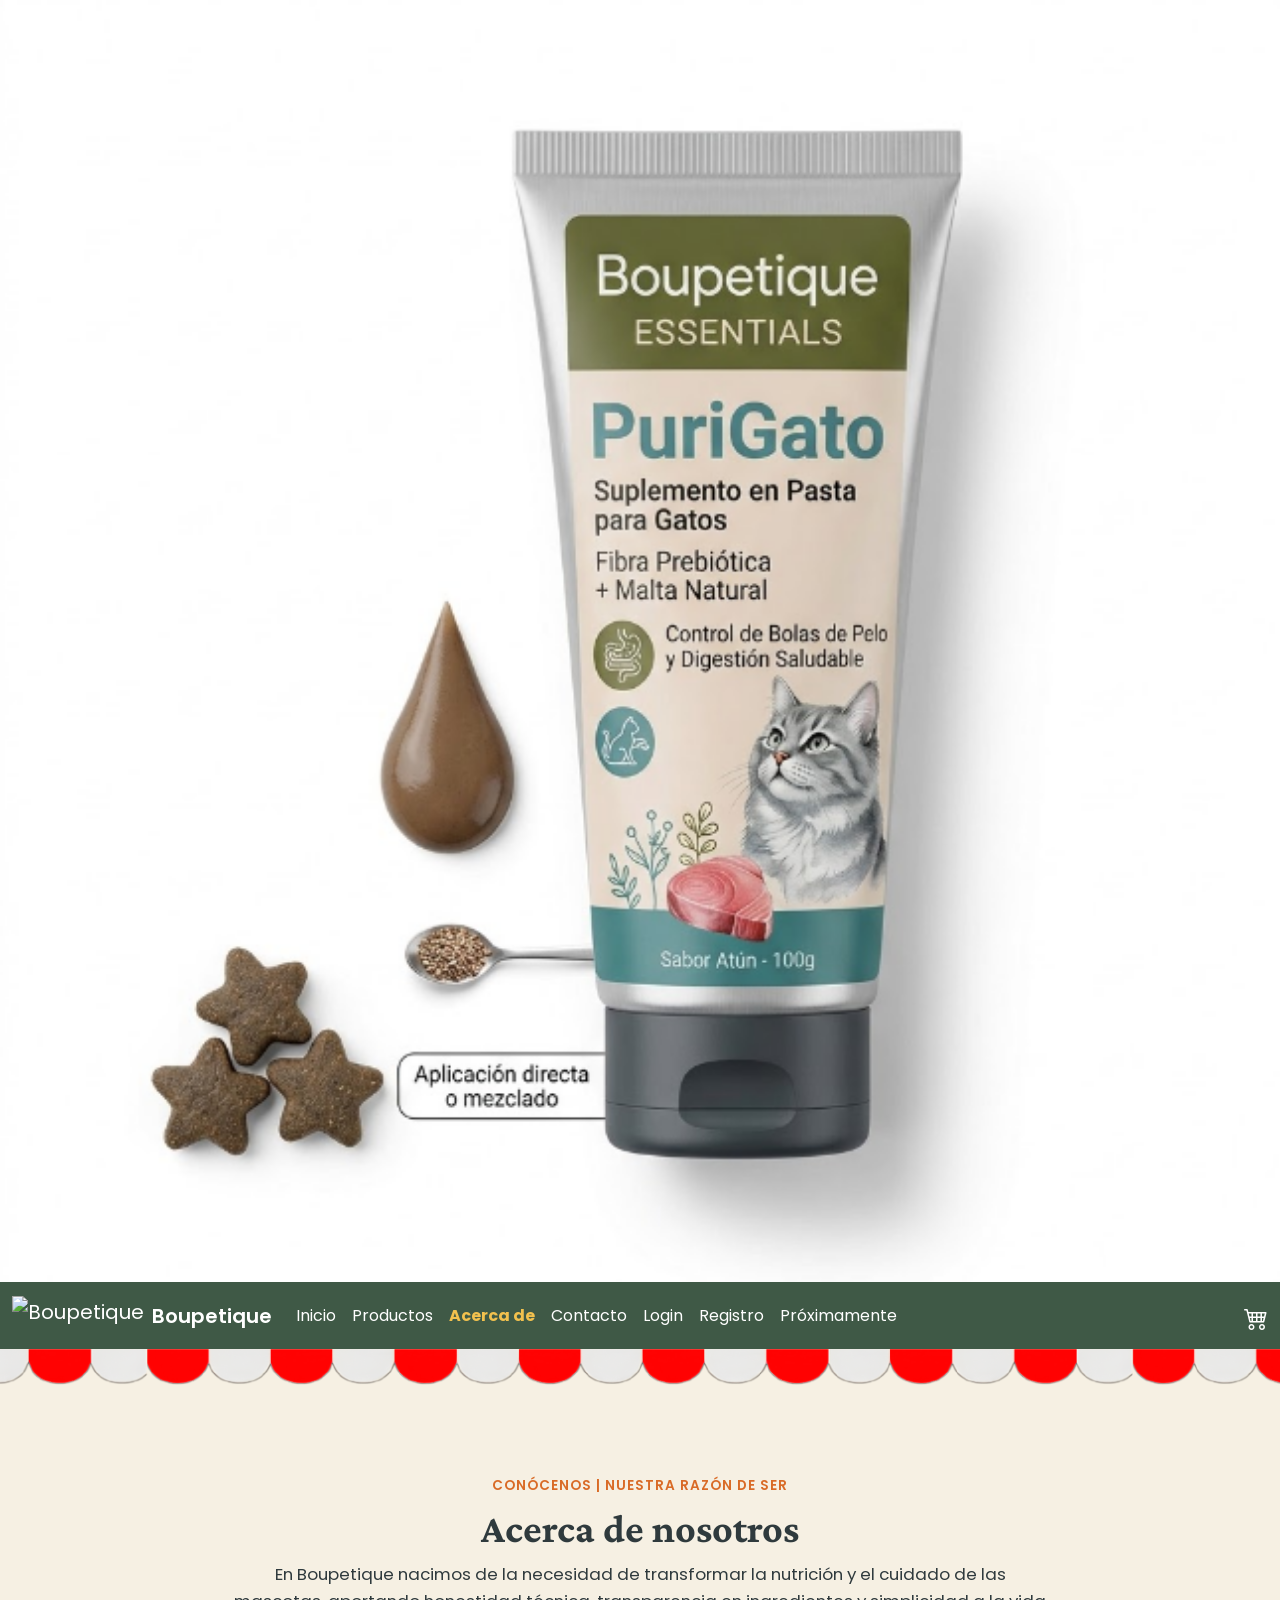
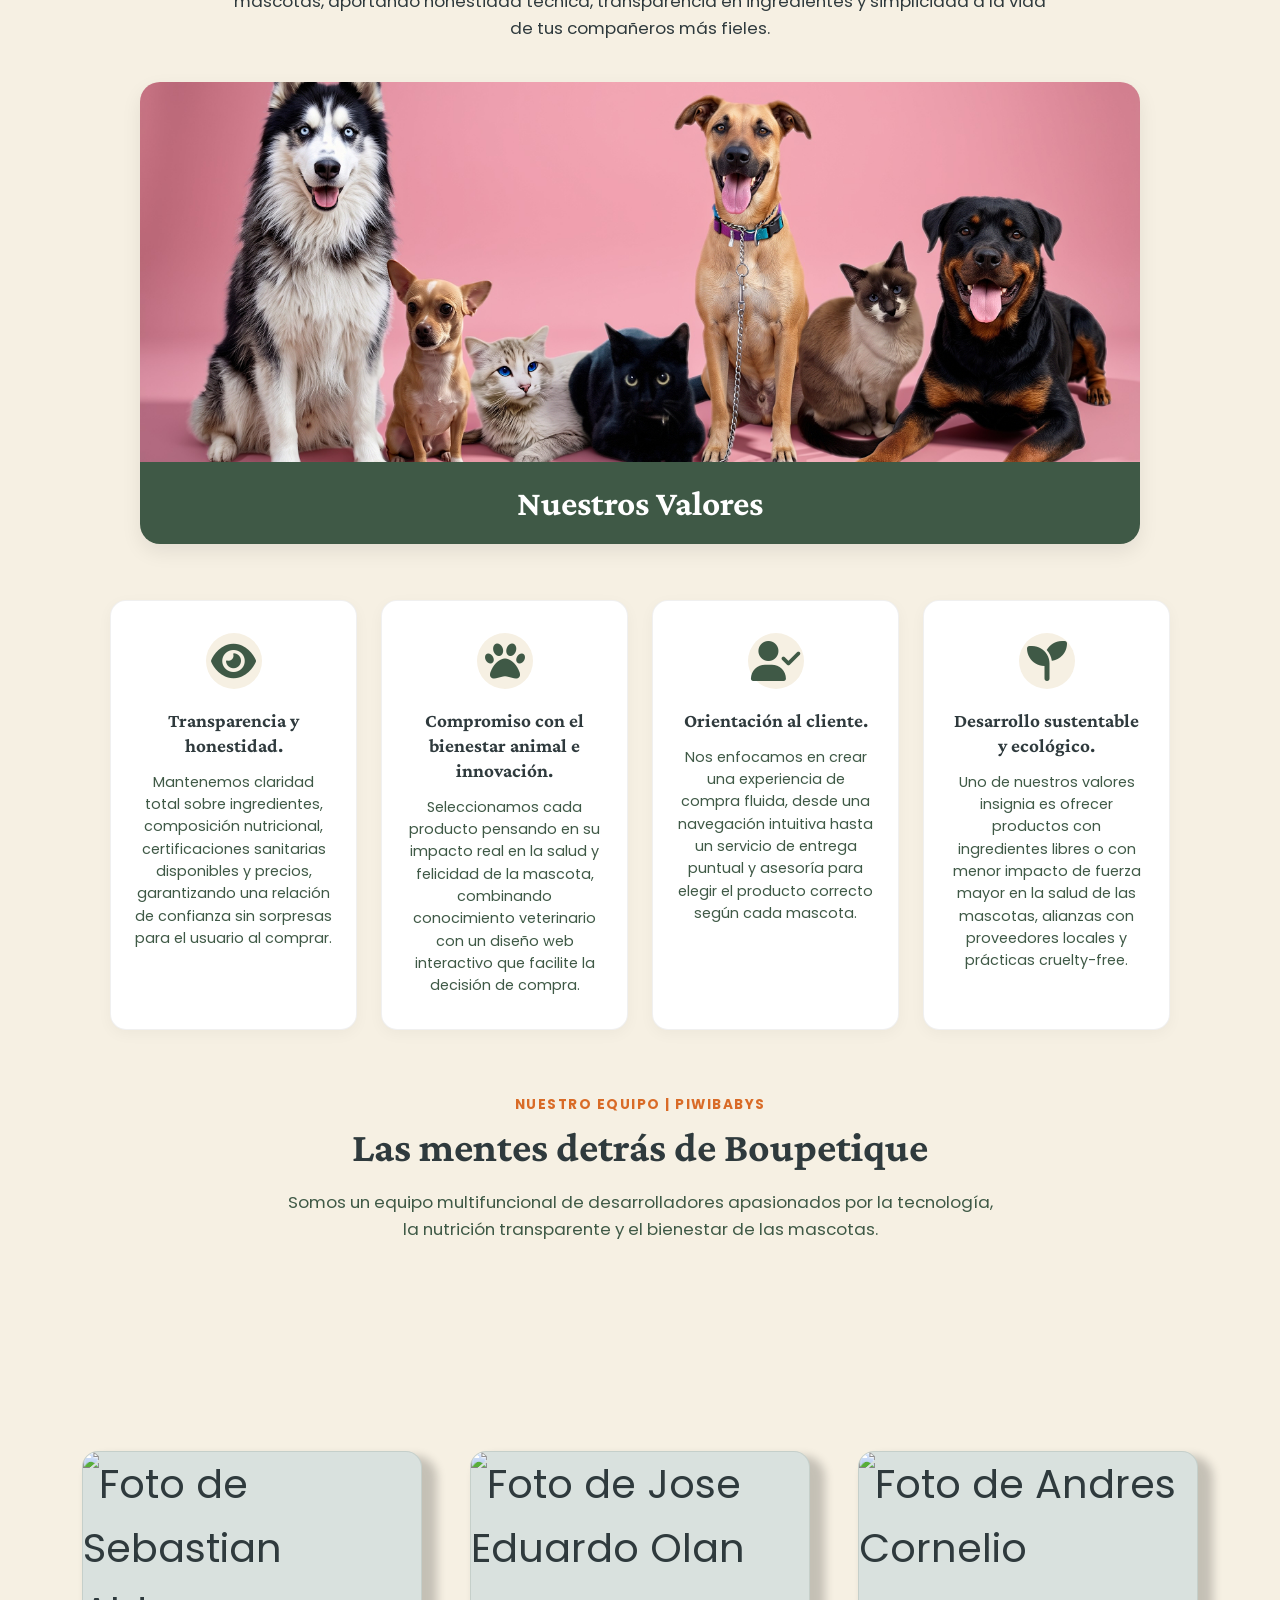
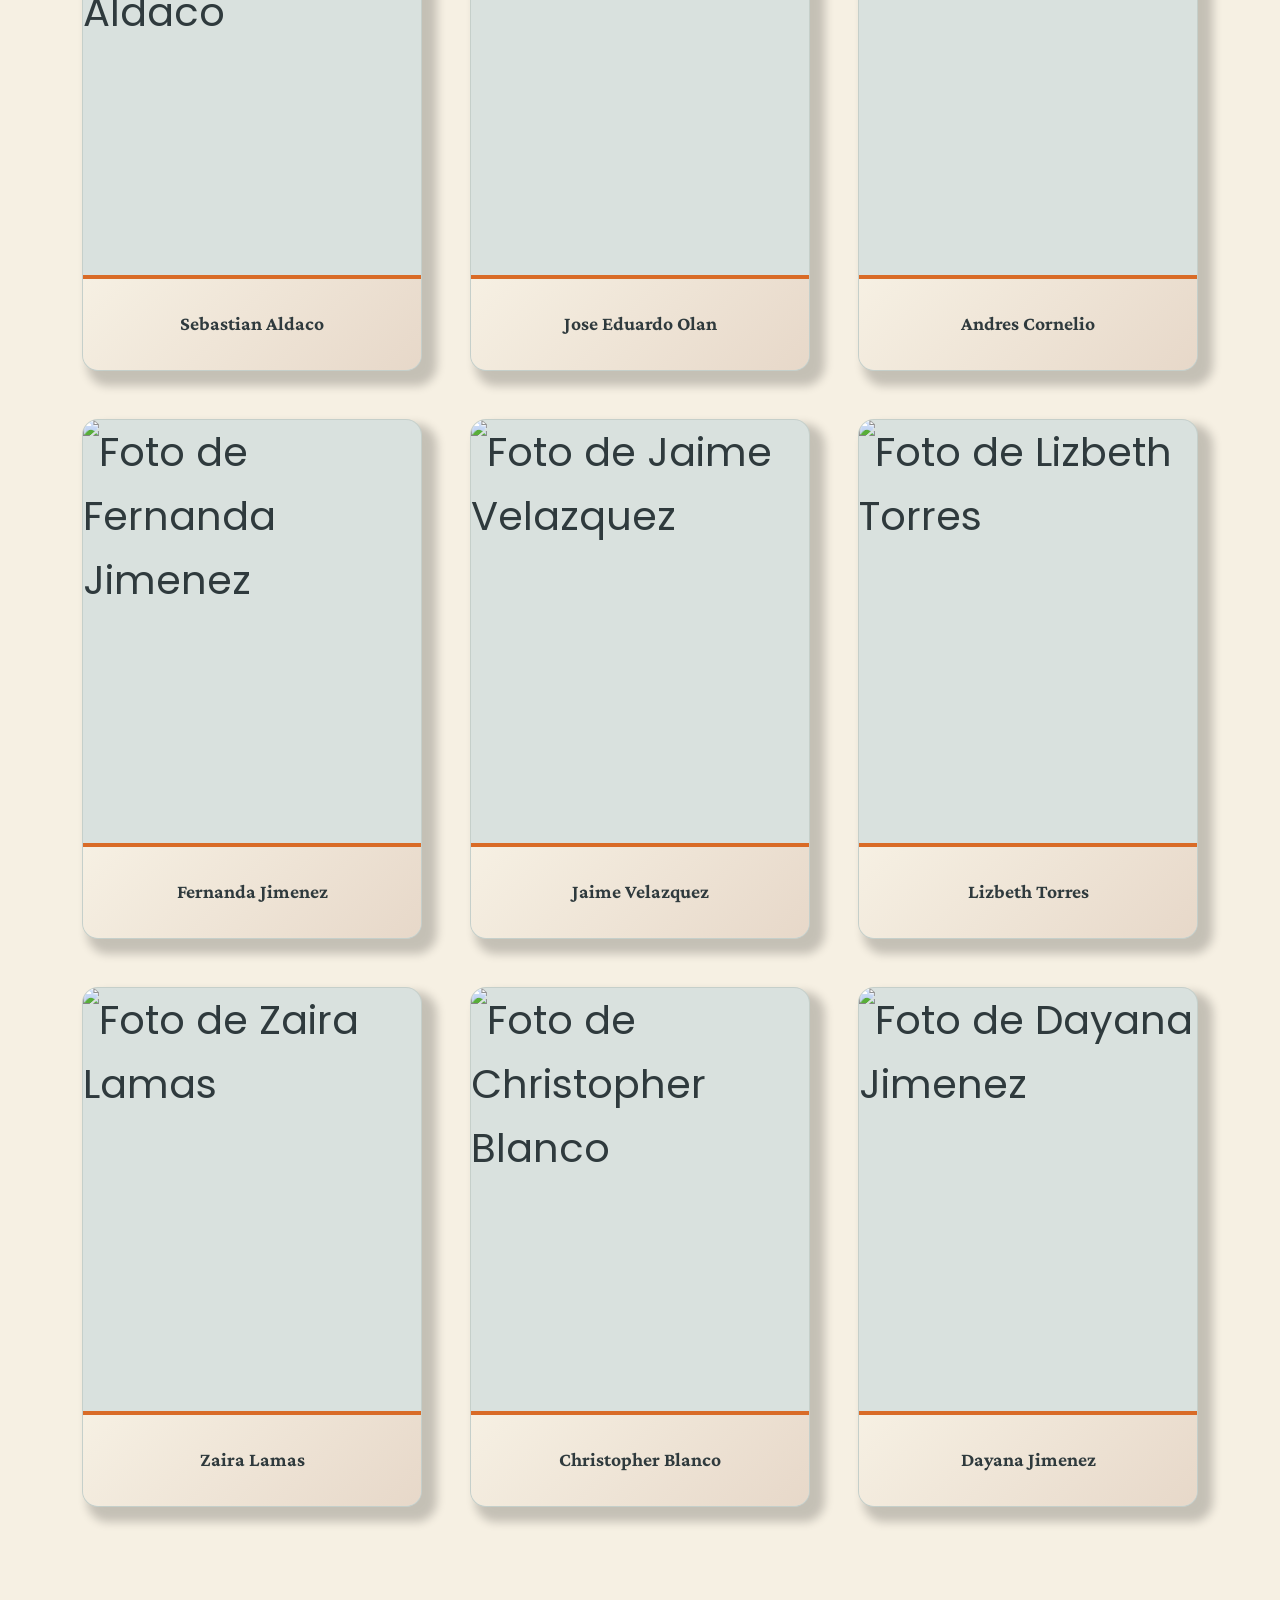
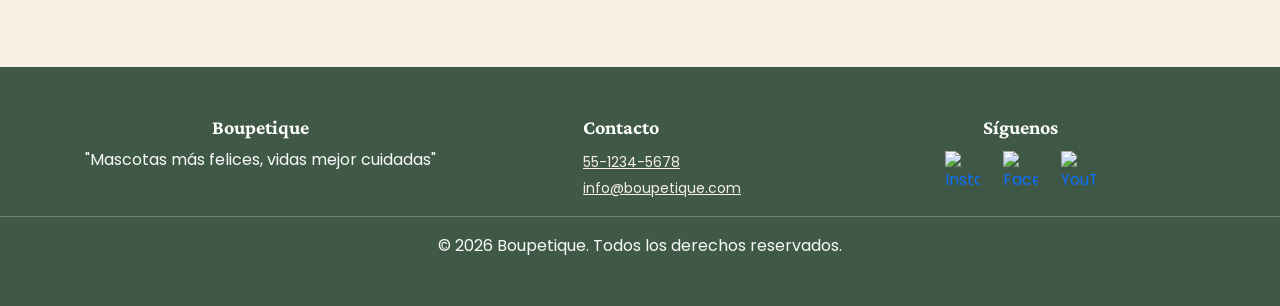
==== commit 4b6fe542: "imagenes faltantes" ====
--- a/html/acerca.html
+++ b/html/acerca.html
@@ -18,7 +18,7 @@
     <!-- Conexión a CSS -->
     <link rel="stylesheet" href="../css/styles.css">
 
-
+<img src="/assets/productosIA/BoupetiqueEssentialsPuriGato.png" alt="">
 </head>
 
 <body data-page="acerca">
--- a/css/styles.css
+++ b/css/styles.css
@@ -7,7 +7,7 @@
   --boupetique-olive-clear: #5e7c64;
   --boupetique-gris: #34483d;
   --boupetique-gris-ceniza: #a8b5a0;
-  --boupetique-chocolat: #d96b27;
+  --boupetique-chocolat: rgb(217, 107, 39);
   --boupetique-crema-almendras: #e7d8c9;
   --boupetique-cremita: #f6f0e3;
   --boupetique-negro-azabache: #2f3a3d;
@@ -37,9 +37,10 @@
     auto;
 }
 
-body > * {
+body>* {
   flex-shrink: 0;
 }
+
 /* Carousel config */
 #carouselExample .carousel-item img {
   width: 100%;
@@ -48,7 +49,7 @@
 }
 
 /* family text*/
-.msginicio{
+.msginicio {
   text-align: center;
   font-family: var(--font-cuerpo);
   color: #3f5946;
@@ -67,7 +68,6 @@
   height: 254px;
   background: #ffffff;
   border: 3px solid #3f5946;
-  box-shadow: 12px 17px 51px rgba(0, 0, 0, 0.22);
   backdrop-filter: blur(6px);
   border-radius: 17px;
   text-align: center;
@@ -78,7 +78,7 @@
   user-select: none;
   font-weight: bolder;
   color: black;
-    cursor:
+  cursor:
     url("../assets/logo-img/pinguino.png") 0 0,
     auto;
 }
@@ -100,14 +100,16 @@
   object-fit: contain;
 }
 
-.containerBrand{
+.containerBrand {
   padding: 20px;
 }
+
 /* Controla footer */
 
 .pantalla-completa {
   height: 100vh;
 }
+
 #site-footer {
   margin-top: 5%;
 }
@@ -179,6 +181,7 @@
 #nav.navbar {
   background-color: var(--boupetique-olive) !important;
 }
+
 /*links del navbar*/
 .nav-link {
   color: #ffffff !important;
@@ -192,6 +195,7 @@
   color: #f2c14e !important;
   font-weight: bold;
 }
+
 /* Estilo del footer */
 footer {
   background-color: var(--boupetique-olive);
@@ -568,6 +572,14 @@
   color: var(--boupetique-gris-ceniza);
 }
 
+/* Campos del formulario de registro de productos */
+#productForm .form-control,
+#productForm .form-select,
+#productForm .form-control:focus,
+#productForm .form-select:focus {
+  background-color: var(--boupetique-gris-alabastro);
+}
+
 /*botón*/
 .btn-primary {
   background-color: var(--boupetique-chocolat);
@@ -584,7 +596,7 @@
 
 /*canales*/
 .contact-info-card {
-  background-color: var(--boupetique-crema-almendras);
+  background-color: #ffffff;
   border: none;
   border-radius: 24px !important;
   text-align: center;
@@ -634,23 +646,17 @@
 }
 
 /*Olan*/
-/*Formulario de registro de usuario titulo y titulo de fehca de nacimiento */
-
-.titleR {
-  font-weight: 600;
-  letter-spacing: -1px;
-  position: relative;
-  display: flex;
-
-  font-size: 30px;
-  font-weight: bold;
-}
-
-.titleF {
-  font-size: 1rem; /* tamaño de letra */
-  font-weight: bold; /* en negritas */
-  color: #333; /* color */
-}
+/*Formulario de registro de usuario titulo y titulo de fehca de nacimiento se pasa a registro.css */
+
+
+
+
+
+
+
+
+
+
 
 /* COMPARATIVA DE CARDS DEL EQUIPO */
 .team-version-heading {
@@ -721,6 +727,7 @@
   transform-style: preserve-3d;
   transition: transform 0.8s cubic-bezier(0.2, 0.7, 0.2, 1);
 }
+
 /*
 .containerui:hover .team-flip-inner,
 .containerui:focus .team-flip-inner {
@@ -789,21 +796,17 @@
 
 .containerui .team-card-front h4 {
   color: var(--boupetique-texto-sobre-fondo);
-  background: linear-gradient(
-    135deg,
-    var(--boupetique-olive),
-    var(--boupetique-olive-clear)
-  );
+  background: linear-gradient(135deg,
+      var(--boupetique-olive),
+      var(--boupetique-olive-clear));
 }
 
 .containerui .team-card-back {
   color: var(--boupetique-texto-sobre-fondo);
   background:
-    radial-gradient(
-      circle at 82% 14%,
+    radial-gradient(circle at 82% 14%,
       rgba(217, 107, 39, 0.22),
-      transparent 28%
-    ),
+      transparent 28%),
     linear-gradient(145deg, var(--boupetique-gris), var(--boupetique-olive));
 }
 
@@ -821,22 +824,18 @@
 
 .flipux .team-card-front h4 {
   color: var(--boupetique-negro-azabache);
-  background: linear-gradient(
-    135deg,
-    var(--boupetique-cremita),
-    var(--boupetique-crema-almendras)
-  );
+  background: linear-gradient(135deg,
+      var(--boupetique-cremita),
+      var(--boupetique-crema-almendras));
   border-top: 4px solid var(--boupetique-chocolat);
 }
 
 .flipux .team-card-back {
   color: var(--boupetique-texto-sobre-fondo);
   background:
-    radial-gradient(
-      circle at 82% 14%,
+    radial-gradient(circle at 82% 14%,
       rgba(217, 107, 39, 0.22),
-      transparent 28%
-    ),
+      transparent 28%),
     linear-gradient(145deg, var(--boupetique-gris), var(--boupetique-olive));
   transform: rotateY(180deg);
 }
@@ -877,6 +876,7 @@
 }
 
 @media (min-width: 768px) and (max-width: 991.98px) {
+
   .team-original-grid .card,
   .team-flip-card {
     min-height: 560px;
@@ -888,11 +888,13 @@
 }
 
 @media (prefers-reduced-motion: reduce) {
+
   .team-flip-inner,
   .mobile-brand-logo {
     transition-duration: 0.9ms;
   }
 }
+
 /*?formulario de prductos*/
 .form-products {
   background-color: var(--boupetique-olive);
@@ -915,6 +917,10 @@
   pointer-events: none;
 }
 
+body[data-page="inicio"] #site-header .techo-banner {
+  height: min(78px, 2.79vw);
+}
+
 /* Inputs y Textareas más redondeados */
 .form-control,
 .form-select {
@@ -993,6 +999,16 @@
   box-shadow: 0 6px 20px rgba(94, 124, 100, 0.4);
 }
 
+body[data-page="proximamente"] #btnSubmit {
+  background: #d96b2777;
+  border-color: #d96b2777;
+}
+
+body[data-page="proximamente"] #btnSubmit:hover {
+  background: #d96b27;
+  border-color: #d96b27;
+}
+
 .btn-secondary {
   background: #f5f5f5;
   color: #2f3a3d;
@@ -1071,6 +1087,7 @@
     opacity: 0;
     transform: translateY(20px);
   }
+
   to {
     opacity: 1;
     transform: translateY(0);
@@ -1173,6 +1190,7 @@
   text-align: center;
   margin-top: 1.5rem;
 }
+
 body[data-page="login"] {
   color: #e1e3e6;
 }
@@ -1202,9 +1220,9 @@
 
 /* Entradas a formulario */
 .custom-input {
-  background-color: rgb(34, 60, 11);
+  background-color: var(--boupetique-gris-alabastro) !important;
   border: 1px solid transparent;
-  color: #ffffff;
+  color: var(--boupetique-negro-azabache);
   border-radius: 0.75rem;
   padding: 0.75rem 1.25rem;
   font-size: 0.875rem;
@@ -1212,20 +1230,20 @@
 }
 
 .custom-input::placeholder {
-  color: #d1d5db;
+  color: var(--boupetique-olive-clear);
   opacity: 0.7;
 }
 
 .custom-input:focus {
-  background-color: rgb(34, 60, 11);
-  color: #ffffff;
+  background-color: var(--boupetique-gris-alabastro);
+  color: var(--boupetique-negro-azabache);
   border-color: rgba(255, 255, 255, 0.3);
   box-shadow: none;
 }
 
 /* Botón */
 .btn-custom-signin {
-  background-color: rgba(20, 51, 4, 0.683);
+  background-color: #d96b2777;
   color: #ffffff;
   border: none;
   border-radius: 50rem;
@@ -1236,7 +1254,7 @@
 }
 
 .btn-custom-signin:hover {
-  background-color: rgba(34, 60, 11, 0.32);
+  background-color: var(--boupetique-chocolat);
   color: #ffffff;
 }
 
@@ -1263,7 +1281,7 @@
   margin-left: 0;
 }
 
-/*! Botones TEMPORALES de productos, BORRAR CUANDO SE QUITEN BOTONES*/
+
 .botones-productos {
   display: flex;
   justify-content: center;
@@ -1277,10 +1295,10 @@
     url("../assets/logo-img/pinguino.png") 0 0,
     auto;
 }
-/*! Botones TEMPORALES de productos, BORRAR CUANDO SE QUITEN BOTONES*/
+
 .botones-productos:hover,
 .botones-productos:focus {
-  background-color: #2c4434; /* Reemplaza por tu color verde oscuro */
+  background-color: #2c4434;
   color: #ffffff;
   text-decoration: none;
 }
@@ -1289,87 +1307,911 @@
 
 /*! Carrito Olan,Andres CSS quitar cosas de ser necesario.*/
 
-*{
-    --color-blue-dark-blue: var(--boupetique-olive) !important;
-    --color-light-blue: var(--boupetique-olive) !important;  
-     
-}
-
-header.container{
-    max-width: 100% !important;
-    padding: 20px 40px;
-    background-color: var(--color-light-blue);
-    color: white;
-    font-size: 20px;
-}
-
-header.container a{
-    text-decoration: none;
-    color: white;
-}
-
-.description img{ 
-    height: 60px;
-}
-
-a.main{
-    width: fit-content !important;
-}
-
-
-
-#payment-container > div .text{
-    font-weight: bold;
-}
-
-.order-summary{
-    height: fit-content;
-    display: flex;
-    flex-direction: column;
-    justify-content: center;
-    gap: 15px;
-}
-
-.order-summary > div{
-    display: flex;
-    justify-content: space-between;
-    flex-wrap: wrap;
-    gap: 12px
-}
-
-.order-summary p{
-    margin: 0;
-}
-
-div.total{
-    padding: 15px 0;
-    border-top: 1px solid var(--color-gray);
-    border-bottom: 1px solid var(--color-gray);
-}
+* {
+  --color-blue-dark-blue: var(--boupetique-olive) !important;
+  --color-light-blue: var(--boupetique-olive) !important;
+
+}
+
+header.container {
+  max-width: 100% !important;
+  padding: 20px 40px;
+  background-color: var(--color-light-blue);
+  color: white;
+  font-size: 20px;
+}
+
+header.container a {
+  text-decoration: none;
+  color: white;
+}
+
+.description img {
+  height: 60px;
+}
+
+a.main {
+  width: fit-content !important;
+}
+
+
+
+#payment-container>div .text {
+  font-weight: bold;
+}
+
+.order-summary {
+  height: fit-content;
+  display: flex;
+  flex-direction: column;
+  justify-content: center;
+  gap: 15px;
+}
+
+.order-summary>div {
+  display: flex;
+  justify-content: space-between;
+  flex-wrap: wrap;
+  gap: 12px
+}
+
+.order-summary p {
+  margin: 0;
+}
+
+div.total {
+  padding: 15px 0;
+  border-top: 1px solid var(--color-gray);
+  border-bottom: 1px solid var(--color-gray);
+}
+
 /* icono del carrito  */
 
 .cart-icon {
-  font-size: 2rem;   
-  margin-left: 15px; 
-  color: #dbd9d9;  
-  font-weight: bold;  
-}
-
+  font-size: 2rem;
+  margin-left: 15px;
+  color: #dbd9d9;
+  font-weight: bold;
+}
+
+body[data-page="carrito"] .cart-icon .bi-cart4 {
+  color: #d4af37 !important;
+}
 
 
 
 .cart-icon:hover {
-  color: #d4af37;    
-  transform: scale(1.3); 
+  color: #d4af37;
+  transform: scale(1.3);
 
 
 }
 
 .nav-actions a:hover {
-  color: #d4af37;          /* color brillante cuando pasas el mouse */
-  
+  color: #d4af37;
+  /* color brillante cuando pasas el mouse */
+
 }
 
 /* con su hover  */
 
-
+/*tarjeta favoritos*/
+.fav-card-boupetique {
+  background-color: #ffffff;
+  border: 1px solid rgba(0, 0, 0, 0.05);
+  border-radius: 24px !important;
+  box-shadow: 0 10px 40px rgba(0, 0, 0, 0.08);
+  transition: all 0.4s cubic-bezier(0.175, 0.885, 0.32, 1.275);
+  overflow: hidden;
+  height: 100%;
+}
+
+.fav-card-boupetique:hover {
+  transform: translateY(-8px);
+  box-shadow: 0 15px 35px rgba(63, 89, 70, 0.12);
+}
+
+.fav-card-boupetique .card-img-top {
+  background-color: #ffffff;
+  padding: 1rem;
+  height: 240px;
+  object-fit: contain;
+  transition: transform 0.5s ease;
+}
+
+.fav-card-boupetique:hover .card-img-top {
+  transform: scale(1.08);
+}
+
+.badge-categoria-boupetique {
+  background-color: transparent !important;
+  color: var(--boupetique-olive) !important;
+  border: 1px solid var(--boupetique-olive);
+  font-family: var(--font-cuerpo);
+  font-size: 0.7rem;
+  font-weight: 700;
+  letter-spacing: 1px;
+  text-transform: uppercase;
+  padding: 0.4rem 0.8rem;
+  border-radius: 50px;
+  margin-bottom: 1rem;
+}
+
+.card-title-fav {
+  font-family: var(--font-titulo);
+  font-size: 1.25rem;
+  font-weight: 700;
+  color: var(--boupetique-negro-azabache);
+  line-height: 1.3;
+  margin-bottom: 0.5rem;
+  display: -webkit-box;
+  line-clamp: 2;
+  -webkit-line-clamp: 2;
+  -webkit-box-orient: vertical;
+  overflow: hidden;
+}
+
+.desc-truncada {
+  font-family: var(--font-cuerpo);
+  font-size: 0.9rem;
+  color: var(--boupetique-gris);
+  line-height: 1.6;
+  margin-bottom: 1.5rem;
+  display: -webkit-box;
+  line-clamp: 2;
+  -webkit-line-clamp: 3;
+  -webkit-box-orient: vertical;
+  overflow: hidden;
+}
+
+.precio-boupetique {
+  color: var(--boupetique-olive) !important;
+  font-family: var(--font-titulo);
+  font-size: 1.5rem;
+  font-weight: 900;
+  letter-spacing: -0.5px;
+}
+
+.btn-favorito {
+  width: 42px;
+  height: 42px;
+  border-radius: 50% !important;
+  display: flex;
+  align-items: center;
+  justify-content: center;
+  border: 1px solid var(--boupetique-gris-alabastro);
+  background-color: #fff;
+  color: var(--boupetique-olive);
+  transition: all 0.3s ease;
+  padding: 0 !important;
+}
+
+.btn-favorito:hover {
+  background-color: var(--boupetique-chocolat);
+  border-color: var(--boupetique-chocolat);
+  color: #fff;
+  transform: scale(1.1);
+}
+
+.btn-favorito.liked {
+  background-color: var(--boupetique-chocolat);
+  border-color: var(--boupetique-chocolat);
+  color: #fff;
+}
+
+.btn-favorito.liked svg {
+  fill: #ffffff !important;
+}
+
+/* Estilos seccion subscripciones */
+.pricing-section {
+  width: 100%;
+  background-color: var(--boupetique-cremita);
+  cursor: url("../assets/logo-img/pinguino.png") 0 0, auto;
+}
+
+.pricing-container {
+  max-width: 1140px;
+  margin: 0 auto;
+  padding: 3rem 1.25rem 5rem;
+  box-sizing: border-box;
+}
+
+
+.pricing-header {
+  display: flex;
+  flex-direction: column;
+  justify-content: space-between;
+  align-items: flex-start;
+  margin-bottom: 2.5rem;
+  gap: 1.5rem;
+}
+
+@media (min-width: 768px) {
+  .pricing-header {
+    flex-direction: row;
+    align-items: flex-end;
+  }
+}
+
+.header-text h2 {
+  font-family: var(--font-titulo);
+  font-size: clamp(2rem, 4vw, 2.75rem);
+  font-weight: 700;
+  color: var(--boupetique-negro-azabache);
+  line-height: 1.2;
+  margin-bottom: 0.5rem;
+}
+
+.header-text p {
+  font-family: var(--font-cuerpo);
+  color: var(--boupetique-olive);
+  font-size: 1rem;
+  max-width: 520px;
+  line-height: 1.6;
+  margin: 0;
+}
+
+/* seleccionar opcion Mensual / Anual */
+.switch-wrapper {
+  position: relative;
+  display: inline-flex;
+  background-color: #ffffff;
+  border: 1.5px solid var(--boupetique-gris-alabastro);
+  border-radius: 9999px;
+  padding: 4px;
+  box-shadow: 0 4px 14px rgba(47, 58, 61, 0.06);
+}
+
+.switch-pill {
+  position: absolute;
+  top: 4px;
+  left: 4px;
+  height: calc(100% - 8px);
+  width: calc(50% - 4px);
+  border-radius: 9999px;
+  background: linear-gradient(135deg,
+      var(--boupetique-olive),
+      var(--boupetique-olive-clear));
+  box-shadow: 0 3px 10px rgba(63, 89, 70, 0.28);
+  transition: transform 0.35s cubic-bezier(0.16, 1, 0.3, 1);
+  z-index: 1;
+  pointer-events: none;
+}
+
+.switch-btn {
+  position: relative;
+  z-index: 2;
+  background: none;
+  border: none;
+  padding: 8px 20px;
+  font-family: var(--font-cuerpo);
+  font-size: 0.92rem;
+  font-weight: 600;
+  color: var(--boupetique-gris);
+  border-radius: 9999px;
+  display: flex;
+  align-items: center;
+  gap: 8px;
+  transition: color 0.25s ease;
+  cursor: url("../assets/logo-img/pinguino.png") 0 0, pointer;
+}
+
+.switch-btn.active {
+  color: var(--boupetique-texto-sobre-fondo);
+}
+
+.badge-save {
+  background-color: var(--boupetique-chocolat);
+  color: #ffffff;
+  font-size: 0.72rem;
+  font-weight: 700;
+  padding: 2px 8px;
+  border-radius: 9999px;
+  letter-spacing: 0.5px;
+  text-transform: uppercase;
+}
+
+/* inicia planes de sub */
+
+/* cajita de Planes */
+.plans-grid {
+  display: grid;
+  grid-template-columns: 1fr;
+  gap: 1.75rem;
+  background-color: var(--boupetique-crema-almendras);
+  padding: 2rem;
+  border-radius: 24px;
+  box-shadow: 0 10px 30px rgba(47, 58, 61, 0.08);
+}
+
+@media (min-width: 992px) {
+  .plans-grid {
+    grid-template-columns: repeat(3, 1fr);
+    align-items: stretch;
+  }
+}
+
+/* Tarjetas */
+.pricing-section .card {
+  display: flex;
+  flex-direction: column;
+  justify-content: space-between;
+  border-radius: 20px !important;
+  padding: 2rem 1.6rem;
+  background-color: #ffffff;
+  border: 1px solid rgba(52, 72, 61, 0.1) !important;
+  box-shadow: 0 6px 18px rgba(47, 58, 61, 0.05);
+  transition: transform 0.3s ease, box-shadow 0.3s ease;
+}
+
+.pricing-section .card:hover {
+  transform: translateY(-4px);
+  box-shadow: 0 12px 28px rgba(47, 58, 61, 0.1);
+}
+
+/* Tarjeta más obscura */
+.pricing-section .card.popular {
+  background:
+    radial-gradient(circle at 85% 15%,
+      rgba(217, 107, 39, 0.28),
+      transparent 35%),
+    linear-gradient(145deg, var(--boupetique-gris), var(--boupetique-olive));
+  color: var(--boupetique-texto-sobre-fondo);
+  border: 2px solid var(--boupetique-chocolat) !important;
+  box-shadow: 0 14px 34px rgba(47, 58, 61, 0.25);
+  position: relative;
+}
+
+@media (min-width: 992px) {
+  .pricing-section .card.popular {
+    transform: scale(1.04);
+  }
+
+  .pricing-section .card.popular:hover {
+    transform: scale(1.06) translateY(-4px);
+  }
+}
+
+.badge-popular {
+  display: inline-block;
+  background-color: var(--boupetique-chocolat);
+  color: #ffffff;
+  padding: 4px 14px;
+  border-radius: 9999px;
+  font-family: var(--font-cuerpo);
+  font-size: 0.75rem;
+  font-weight: 700;
+  letter-spacing: 0.8px;
+  text-transform: uppercase;
+  margin-bottom: 0.85rem;
+}
+
+/* Precios */
+.price-row {
+  display: flex;
+  align-items: baseline;
+  gap: 4px;
+  margin-bottom: 0.5rem;
+}
+
+.price-amount {
+  font-family: var(--font-titulo);
+  font-size: 2.75rem;
+  font-weight: 700;
+  line-height: 1;
+  color: var(--boupetique-negro-azabache);
+}
+
+.card.popular .price-amount {
+  color: #ffffff;
+}
+
+.price-period {
+  font-family: var(--font-cuerpo);
+  font-size: 0.95rem;
+  color: var(--boupetique-olive);
+  font-weight: 500;
+}
+
+.card.popular .price-period {
+  color: var(--boupetique-gris-alabastro);
+}
+
+.plan-title {
+  font-family: var(--font-titulo);
+  font-size: 1.8rem;
+  font-weight: 700;
+  color: var(--boupetique-negro-azabache);
+  margin-bottom: 0.4rem;
+}
+
+.card.popular .plan-title {
+  color: #ffffff;
+}
+
+.plan-desc {
+  font-family: var(--font-cuerpo);
+  font-size: 0.9rem;
+  color: var(--boupetique-olive);
+  line-height: 1.5;
+  margin-bottom: 1.5rem;
+  min-height: 44px;
+}
+
+.card.popular .plan-desc {
+  color: var(--boupetique-cremita);
+}
+
+.features-section {
+  border-top: 1px solid var(--boupetique-gris-alabastro);
+  padding-top: 1.25rem;
+  margin-bottom: 1.5rem;
+}
+
+.card.popular .features-section {
+  border-top: 1px solid rgba(255, 255, 255, 0.2);
+}
+
+.features-header {
+  font-family: var(--font-cuerpo);
+  font-size: 0.9rem;
+  font-weight: 600;
+  color: var(--boupetique-negro-azabache);
+  margin-bottom: 0.85rem;
+}
+
+.card.popular .features-header {
+  color: #ffffff;
+}
+
+.features-list {
+  list-style: none;
+  padding: 0;
+  margin: 0;
+  display: flex;
+  flex-direction: column;
+  gap: 0.75rem;
+}
+
+.features-list li {
+  display: flex;
+  align-items: center;
+  gap: 12px;
+  font-family: var(--font-cuerpo);
+  font-size: 0.88rem;
+  font-weight: 500;
+  color: var(--boupetique-gris);
+}
+
+.card.popular .features-list li {
+  color: var(--boupetique-cremita);
+}
+
+.check-icon {
+  width: 22px;
+  height: 22px;
+  border-radius: 50%;
+  display: inline-flex;
+  align-items: center;
+  justify-content: center;
+  background-color: var(--boupetique-cremita);
+  border: 1px solid var(--boupetique-olive);
+  color: var(--boupetique-olive);
+  flex-shrink: 0;
+}
+
+.card.popular .check-icon {
+  background-color: rgba(255, 255, 255, 0.15);
+  border-color: rgba(255, 255, 255, 0.4);
+  color: #ffffff;
+}
+
+.check-icon svg {
+  width: 13px;
+  height: 13px;
+  stroke-width: 2.5;
+}
+
+
+.plan-btn {
+  width: 100%;
+  padding: 13px;
+  font-family: var(--font-cuerpo);
+  font-size: 0.95rem;
+  font-weight: 600;
+  border-radius: 30px !important;
+  cursor: url("../assets/logo-img/pinguino.png") 0 0, pointer;
+  border: none;
+  transition: all 0.3s ease;
+  margin-top: 1rem;
+}
+
+.btn-dark {
+  background-color: var(--boupetique-marron);
+  color: var(--boupetique-texto-sobre-fondo);
+  border: 1px solid var(--boupetique-marron);
+  box-shadow: 0 4px 14px rgba(219, 139, 82, 0.455);
+}
+
+.btn-dark:hover {
+  background-color: var(--boupetique-marron-oscuro);
+  border-color: var(--boupetique-marron-oscuro);
+  transform: translateY(-2px);
+  box-shadow: 0 6px 18px rgba(74, 54, 38, 0.3);
+}
+
+
+.btn-light {
+  background-color: var(--boupetique-chocolat);
+  color: #ffffff;
+  border: 1px solid var(--boupetique-chocolat);
+  box-shadow: 0 4px 16px rgba(217, 107, 39, 0.35);
+}
+
+.btn-light:hover {
+  background-color: #be5b1d;
+  border-color: #c9b7ac;
+  transform: translateY(-2px);
+  box-shadow: 0 6px 20px rgba(238, 147, 91, 0.45);
+}
+
+.switch-wrapper {
+  position: relative !important;
+  display: inline-flex !important;
+  align-items: stretch !important;
+  background-color: #ffffff !important;
+  border: 1.5px solid var(--boupetique-gris-alabastro) !important;
+  border-radius: 9999px !important;
+  padding: 4px !important;
+  box-shadow: 0 4px 14px rgba(47, 58, 61, 0.06) !important;
+  width: 320px !important;
+  box-sizing: border-box !important;
+}
+
+.switch-pill {
+  position: absolute !important;
+  top: 4px !important;
+  left: 4px !important;
+  height: calc(100% - 8px) !important;
+  width: calc(50% - 4px) !important;
+  /* Ocupa exactamente la mitad */
+  border-radius: 9999px !important;
+  background: linear-gradient(135deg,
+      var(--boupetique-olive),
+      var(--boupetique-olive-clear)) !important;
+  box-shadow: 0 3px 10px rgba(63, 89, 70, 0.28) !important;
+  transition: transform 0.35s cubic-bezier(0.16, 1, 0.3, 1) !important;
+  z-index: 1 !important;
+  pointer-events: none !important;
+}
+
+.switch-btn {
+  position: relative !important;
+  z-index: 2 !important;
+  flex: 1 1 50% !important;
+  width: 50% !important;
+  background: none !important;
+  border: none !important;
+  padding: 8px 10px !important;
+  font-family: var(--font-cuerpo) !important;
+  font-size: 0.9rem !important;
+  font-weight: 600 !important;
+  color: var(--boupetique-gris) !important;
+  border-radius: 9999px !important;
+  display: inline-flex !important;
+  align-items: center !important;
+  justify-content: center !important;
+  gap: 6px !important;
+  white-space: nowrap !important;
+  transition: color 0.25s ease !important;
+  cursor: url("../assets/logo-img/pinguino.png") 0 0, pointer !important;
+}
+
+.switch-btn.active {
+  color: #ffffff !important;
+}
+
+.badge-save {
+  background-color: var(--boupetique-chocolat) !important;
+  color: #ffffff !important;
+  font-size: 0.68rem !important;
+  font-weight: 700 !important;
+  padding: 2px 7px !important;
+  border-radius: 9999px !important;
+  letter-spacing: 0.5px !important;
+  text-transform: uppercase !important;
+}
+
+/*Botones perro y gato*/
+.selector-mascotas {
+  text-align: center;
+  margin: 30px 0;
+}
+
+.titulo-mascotas {
+  margin-bottom: 25px;
+  font-weight: 600;
+  color: #333;
+}
+
+.botones-mascotas {
+  display: flex;
+  justify-content: center;
+  align-items: center;
+  gap: 50px;
+}
+
+.mascota-btn {
+  text-decoration: none;
+  color: #333;
+  font-weight: 600;
+}
+
+.mascota-btn img {
+  width: 190px;
+  height: 190px;
+  object-fit: cover;
+  border-radius: 50%;
+  border: 4px solid #E7D8C9;
+  transition: all 0.3s ease;
+}
+
+.mascota-btn:hover img {
+  transform: scale(1.10);
+  border-color: #c9a98f;
+  box-shadow: 0 5px 15px rgba(0, 0, 0, 0.15);
+}
+
+.mascota-btn span {
+  display: block;
+  margin-top: 10px;
+  font-size: 17px;
+}
+
+
+
+* {
+  margin: 0;
+  padding: 0;
+  box-sizing: border-box;
+}
+
+.testimonials-section {
+  width: 100%;
+  background-color: #f6f0e3;
+  color: #1c2a1c;
+  padding: 80px 0 60px 0;
+  overflow: hidden;
+  position: relative;
+  box-sizing: border-box;
+  font-family: 'Inter', -apple-system, BlinkMacSystemFont, sans-serif;
+}
+
+.testimonials-header {
+  max-width: 1200px;
+  margin: 0 auto 50px auto;
+  text-align: center;
+  padding: 0 20px;
+}
+
+.badge {
+  display: inline-block;
+  padding: 6px 14px;
+  font-size: 0.8rem;
+  font-weight: 600;
+  color: #4a5d4e;
+  background-color: rgba(59, 78, 67, 0.08);
+  border: 1px solid rgba(59, 78, 67, 0.15);
+  border-radius: 9999px;
+  margin-bottom: 16px;
+  letter-spacing: 0.5px;
+  text-transform: uppercase;
+}
+
+.title {
+  font-size: 2.3rem;
+  font-weight: 700;
+  color: #2c3a30;
+  letter-spacing: -0.03em;
+  margin-bottom: 12px;
+}
+
+.subtitle {
+  font-size: 1.05rem;
+  color: #5c6a5e;
+  max-width: 620px;
+  margin: 0 auto;
+  line-height: 1.5;
+}
+
+.marquee-container {
+  position: relative;
+  width: 100%;
+  overflow: hidden;
+  display: flex;
+  flex-direction: column;
+  gap: 20px;
+}
+
+.gradient-overlay {
+  position: absolute;
+  top: 0;
+  bottom: 0;
+  width: 120px;
+  z-index: 10;
+  pointer-events: none;
+}
+
+
+.marquee-track {
+  display: flex;
+  width: 100%;
+  overflow: hidden;
+  user-select: none;
+}
+
+.marquee-list {
+  display: flex;
+  flex-shrink: 0;
+  gap: 20px;
+  will-change: transform;
+}
+
+.animate-left {
+  animation: scroll-left var(--scroll-duration, 35s) linear infinite;
+}
+
+.animate-right {
+  animation: scroll-right var(--scroll-duration, 35s) linear infinite;
+}
+
+.marquee-track:hover .marquee-list {
+  animation-play-state: paused;
+}
+
+@keyframes scroll-left {
+  from {
+    transform: translateX(0);
+  }
+  to {
+    transform: translateX(-50%);
+  }
+}
+
+@keyframes scroll-right {
+  from {
+    transform: translateX(-50%);
+  }
+  to {
+    transform: translateX(0);
+  }
+}
+
+.review-card {
+  width: 380px;
+  max-width: 85vw;
+  background-color: #3b4e43;
+  border: 1px solid rgba(255, 255, 255, 0.1);
+  border-radius: 18px;
+  padding: 24px 26px;
+  display: flex;
+  flex-direction: column;
+  justify-content: space-between;
+  box-shadow: none;
+  transition: transform 0.25s ease, border-color 0.25s ease;
+  flex-shrink: 0;
+}
+
+.review-card:hover {
+  transform: translateY(-3px);
+  border-color: rgba(255, 255, 255, 0.25);
+}
+
+.quote-text {
+  font-size: 0.96rem;
+  line-height: 1.6;
+  color: #f1ede4;
+  margin-bottom: 24px;
+}
+
+.card-author {
+  display: flex;
+  align-items: center;
+  gap: 12px;
+}
+
+.avatar-image {
+  width: 44px;
+  height: 44px;
+  border-radius: 50%;
+  object-fit: cover;
+  border: 1.5px solid rgba(255, 255, 255, 0.4);
+  flex-shrink: 0;
+}
+
+.author-info {
+  display: flex;
+  flex-direction: column;
+  min-width: 0;
+}
+
+.author-name {
+  font-size: 0.92rem;
+  font-weight: 600;
+  color: #ffffff;
+  white-space: nowrap;
+  overflow: hidden;
+  text-overflow: ellipsis;
+}
+
+.author-meta {
+  font-size: 0.8rem;
+  color: #b5c4ba;
+  white-space: nowrap;
+  overflow: hidden;
+  text-overflow: ellipsis;
+}
+
+@media (max-width: 768px) {
+  .testimonials-section {
+    padding: 50px 16px 30px 16px;
+  }
+  .title {
+    font-size: 1.8rem;
+  }
+  .review-card {
+    width: 310px;
+    padding: 20px;
+  }
+  .gradient-overlay {
+    width: 60px;
+  }
+}
+.signin {
+  font-size: 1.5rem;
+  font-weight: bold;
+  color: var(--boupetique-negro-azabache);
+}
+/* Contenedor general del toggle   */
+.auth-toggle-container {
+  display: flex;
+  background: linear-gradient(to right, #324738, #324738);
+  border: 1px solid #e2e8f0;
+  border-radius: 50px;
+  padding: 4px;
+  width: 380px;
+  max-width: calc(100vw - 32px);
+  box-sizing: border-box;
+  margin: 20px auto;
+  box-shadow: 0 2px 8px rgba(0, 0, 0, 0.05);
+}
+
+/* Estilo base para los botones del toggle */
+.auth-toggle-container .toggle-btn {
+  margin-left: 2px;
+  margin-right: 2px;
+  flex: 1;
+  text-align: center;
+  padding: 12px 20px;
+  font-size: 1rem;
+  font-weight: 600;
+  text-decoration: none;
+  color: #ffffff;
+  border-radius: 50px;
+  transition: all 0.3s ease;
+}
+
+/* Estilo cuando el botón está activo (seleccionado) */
+.auth-toggle-container .toggle-btn.active {
+  background-color: var(--boupetique-chocolat);
+  color: #ffffff;
+  /* Texto blanco */
+  box-shadow: 0 4px 10px rgba(11, 25, 44, 0.2);
+}
+
+/* Efecto al pasar el cursor por encima del inactivo */
+.auth-toggle-container .toggle-btn:hover:not(.active) {
+  background-color: rgba(255, 228, 196, 0.185);
+  box-shadow: 0 4px 5px rgba(11, 25, 44, 0.2);
+}
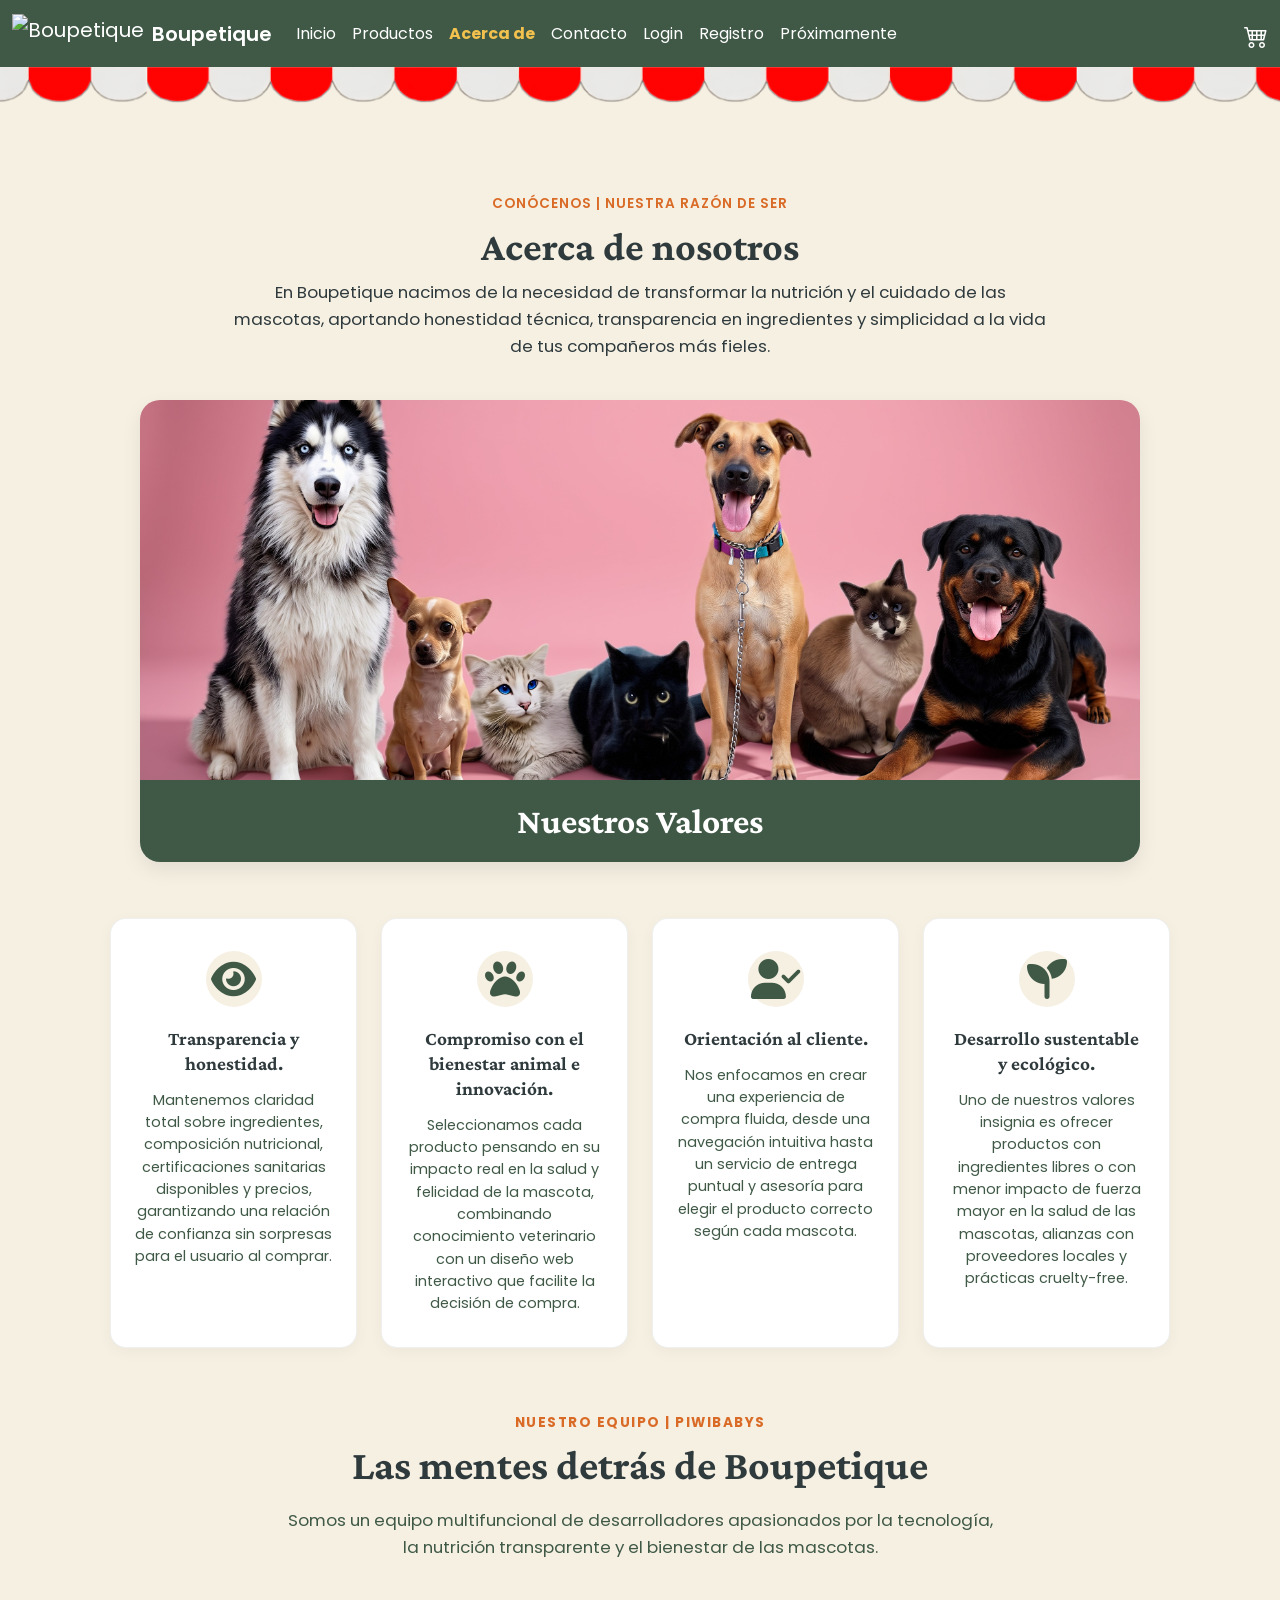
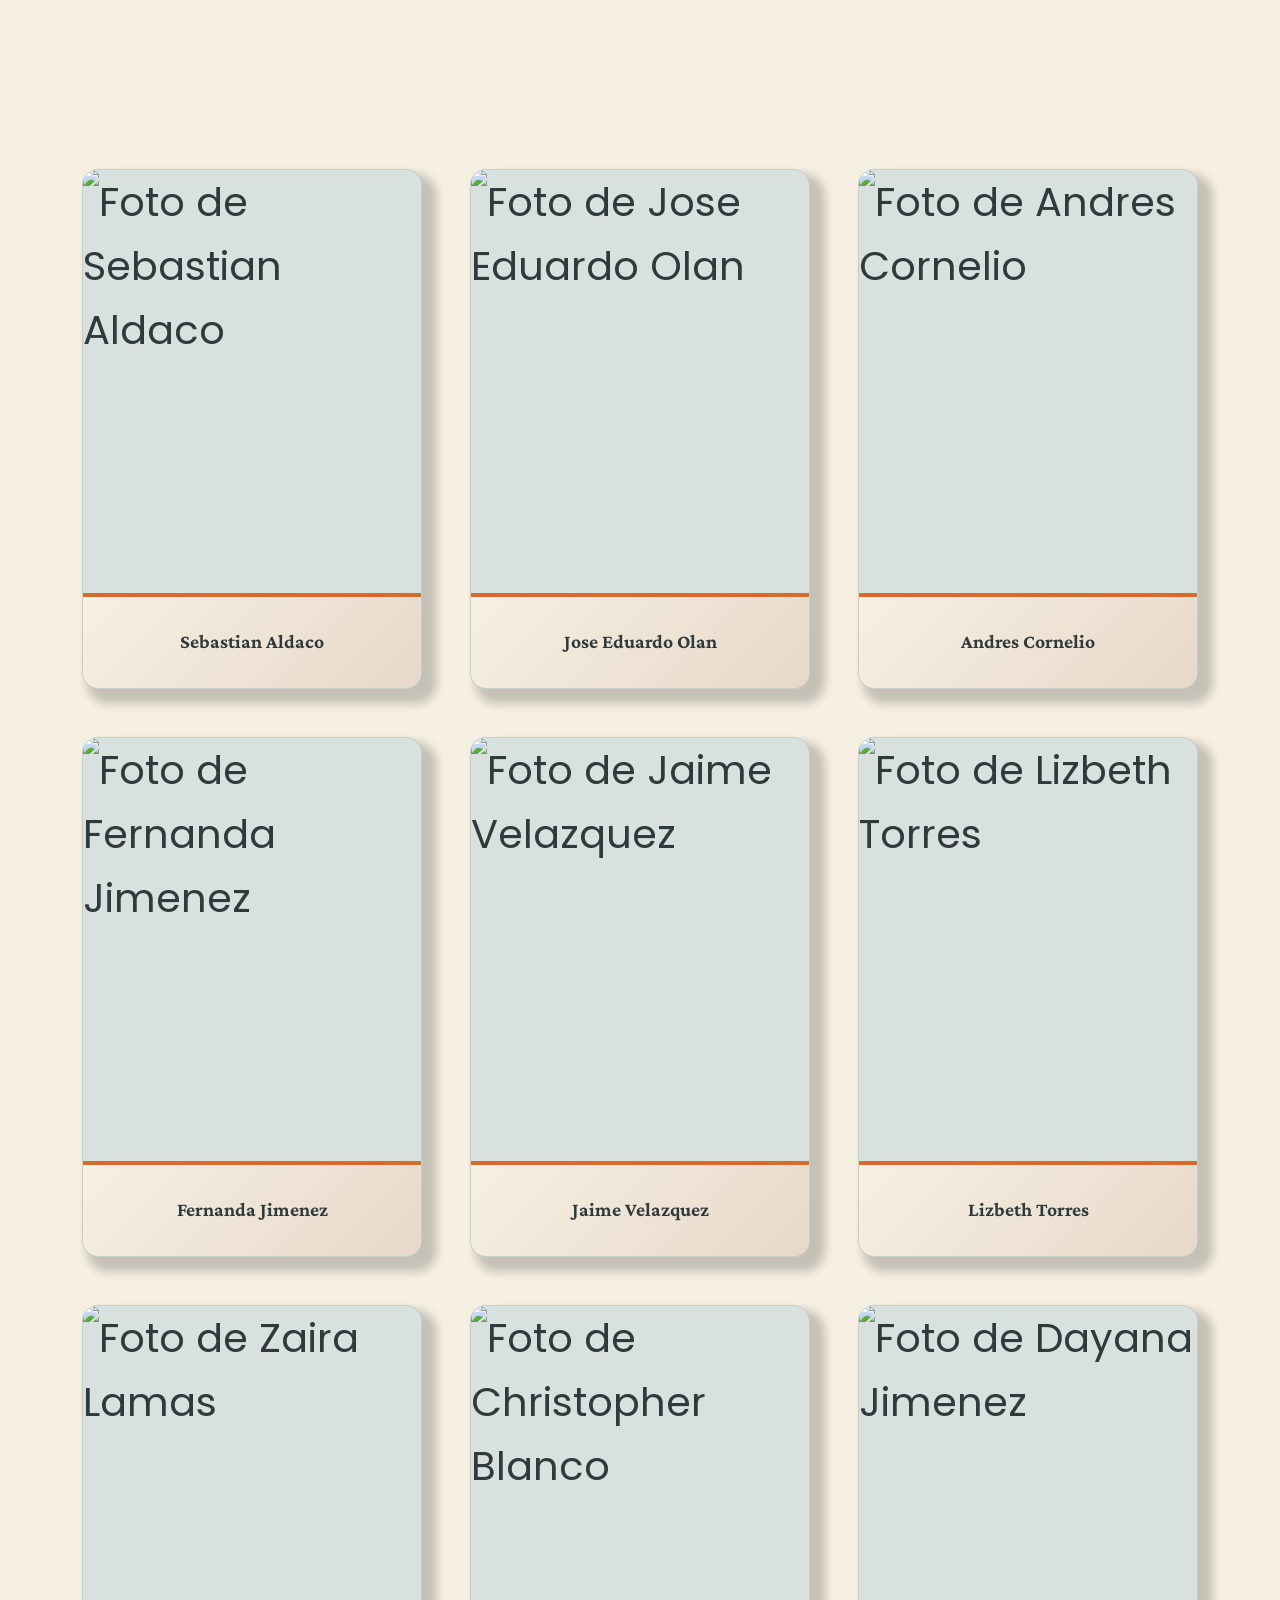
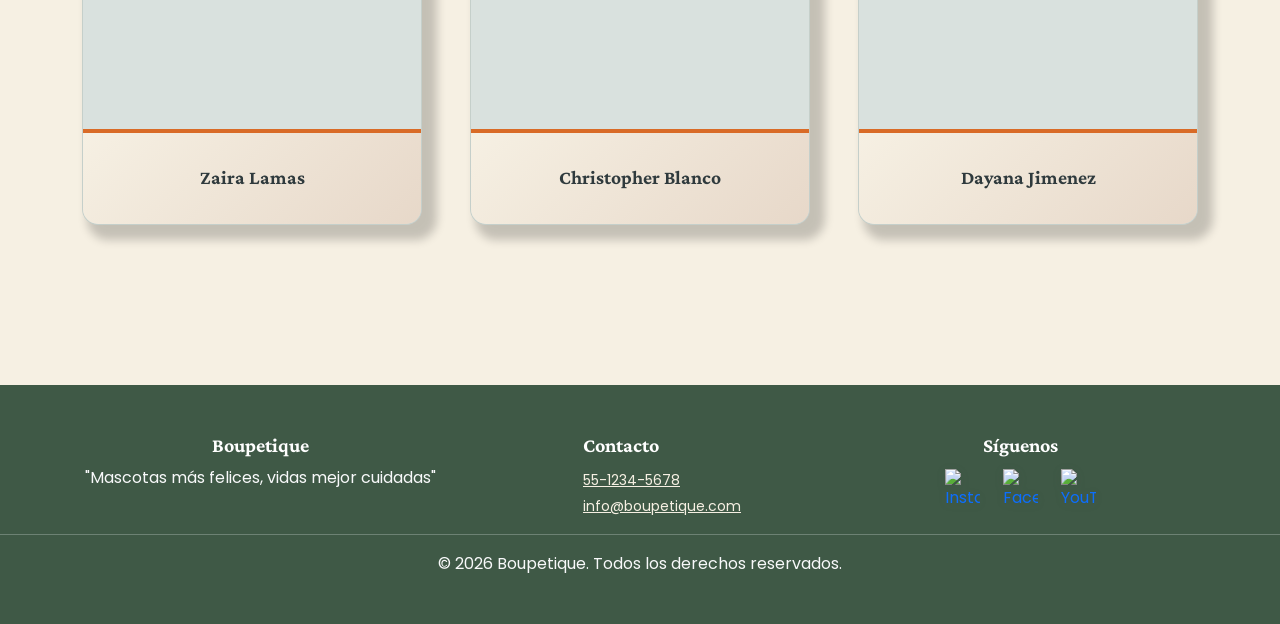
==== commit 8910b4f1: "error de dedo" ====
--- a/html/acerca.html
+++ b/html/acerca.html
@@ -18,7 +18,6 @@
     <!-- Conexión a CSS -->
     <link rel="stylesheet" href="../css/styles.css">
 
-<img src="/assets/productosIA/BoupetiqueEssentialsPuriGato.png" alt="">
 </head>
 
 <body data-page="acerca">
